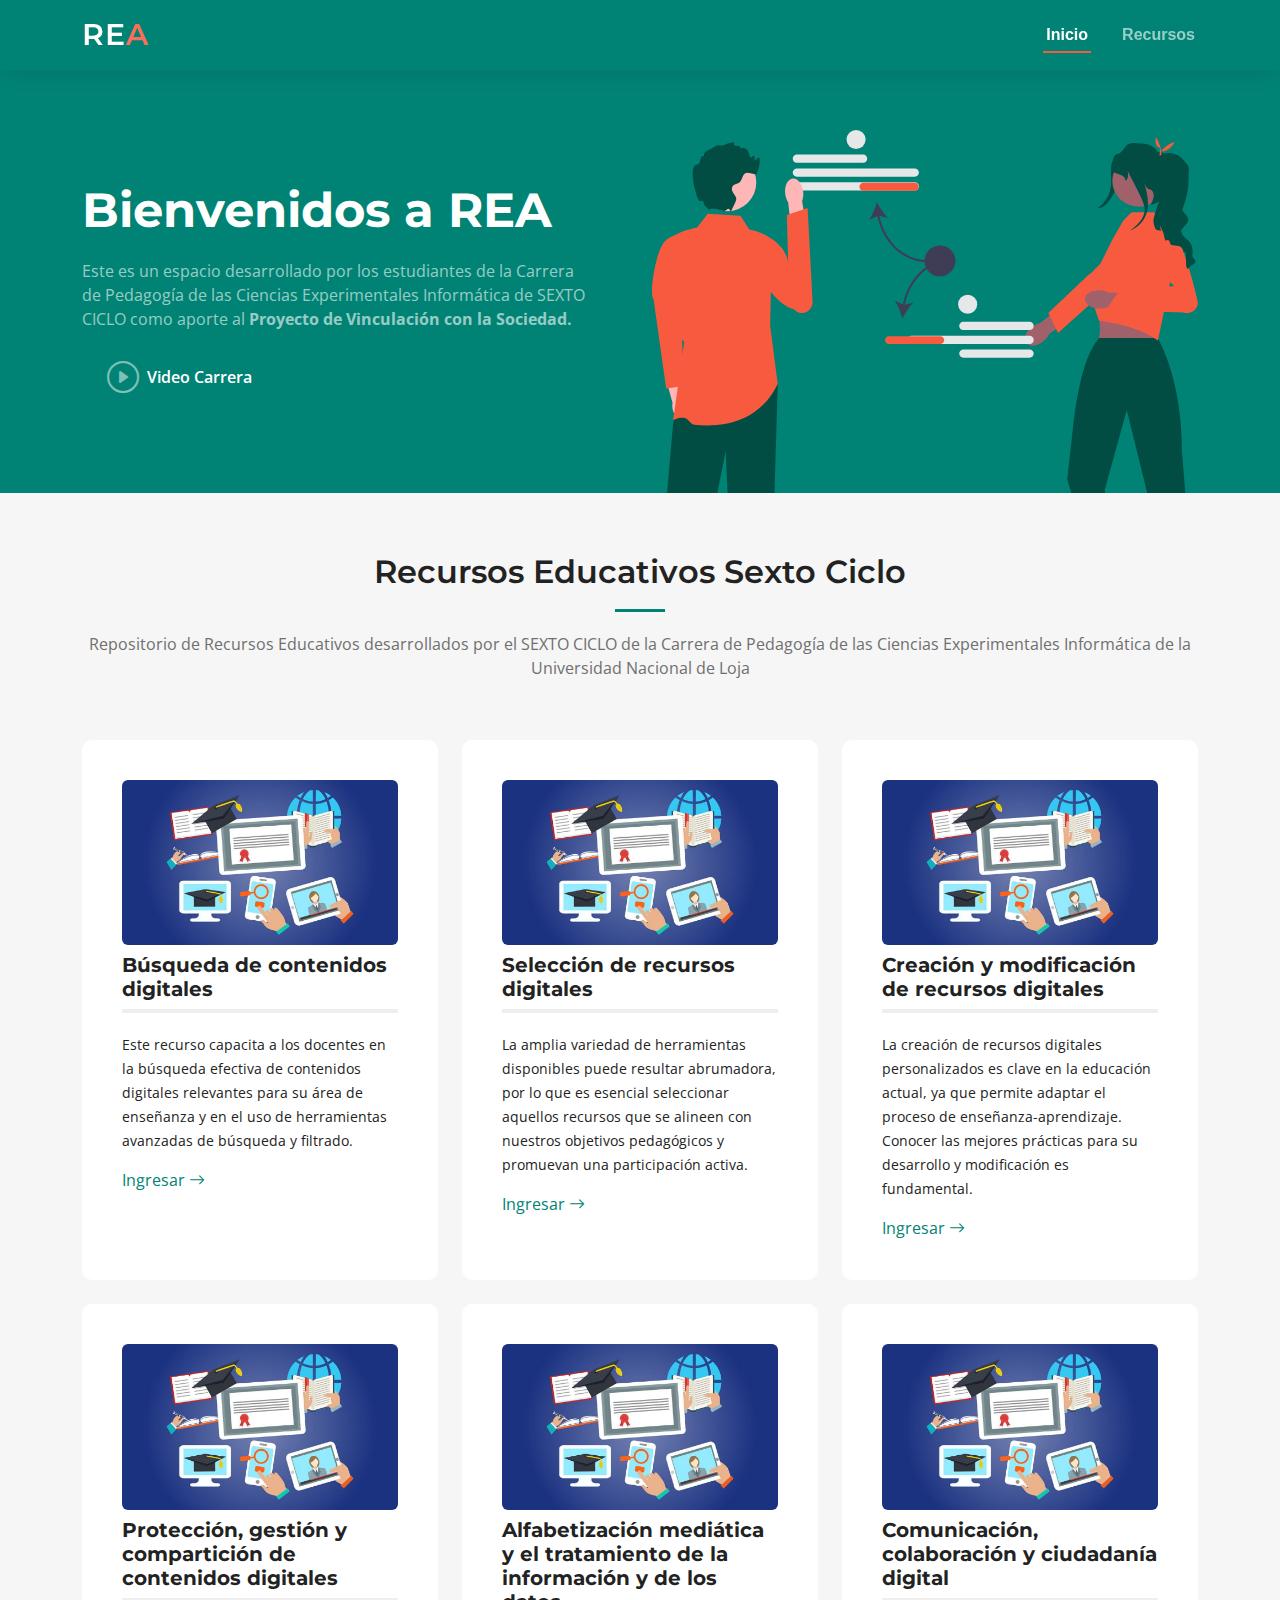
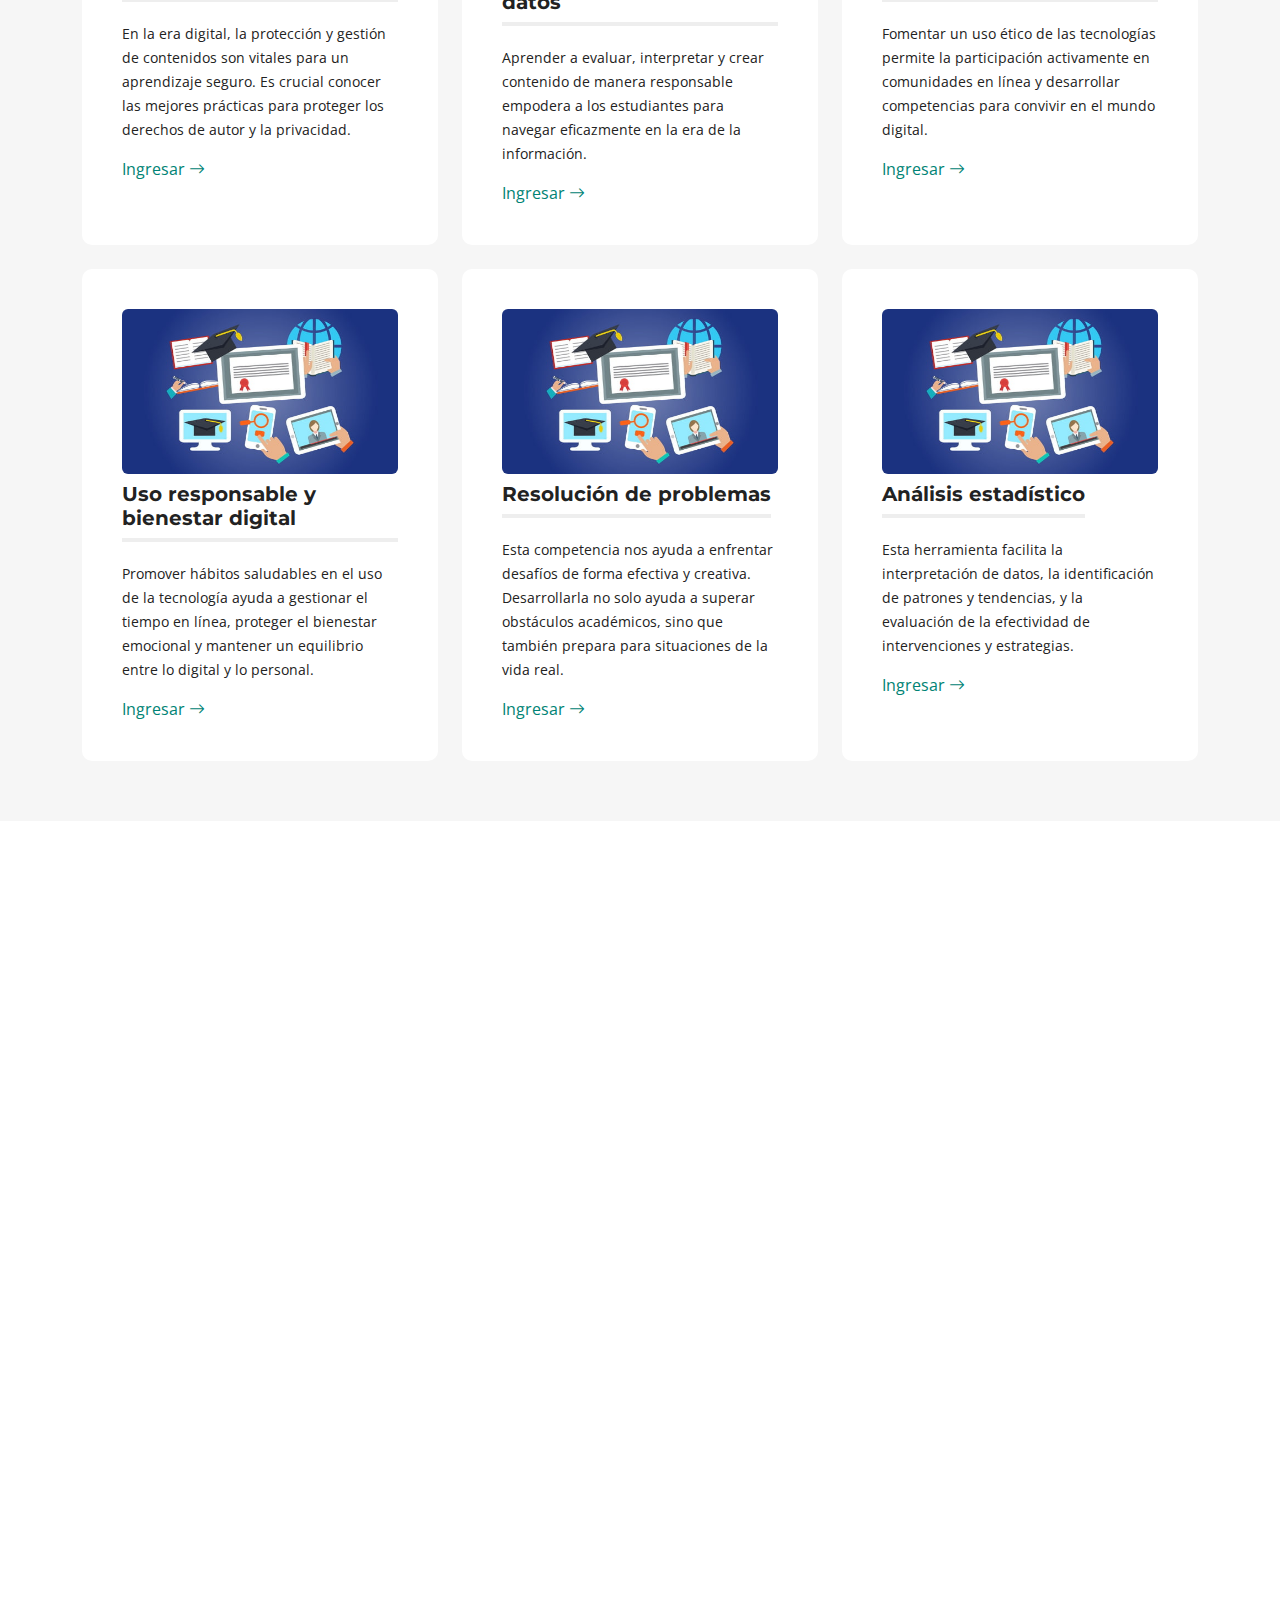
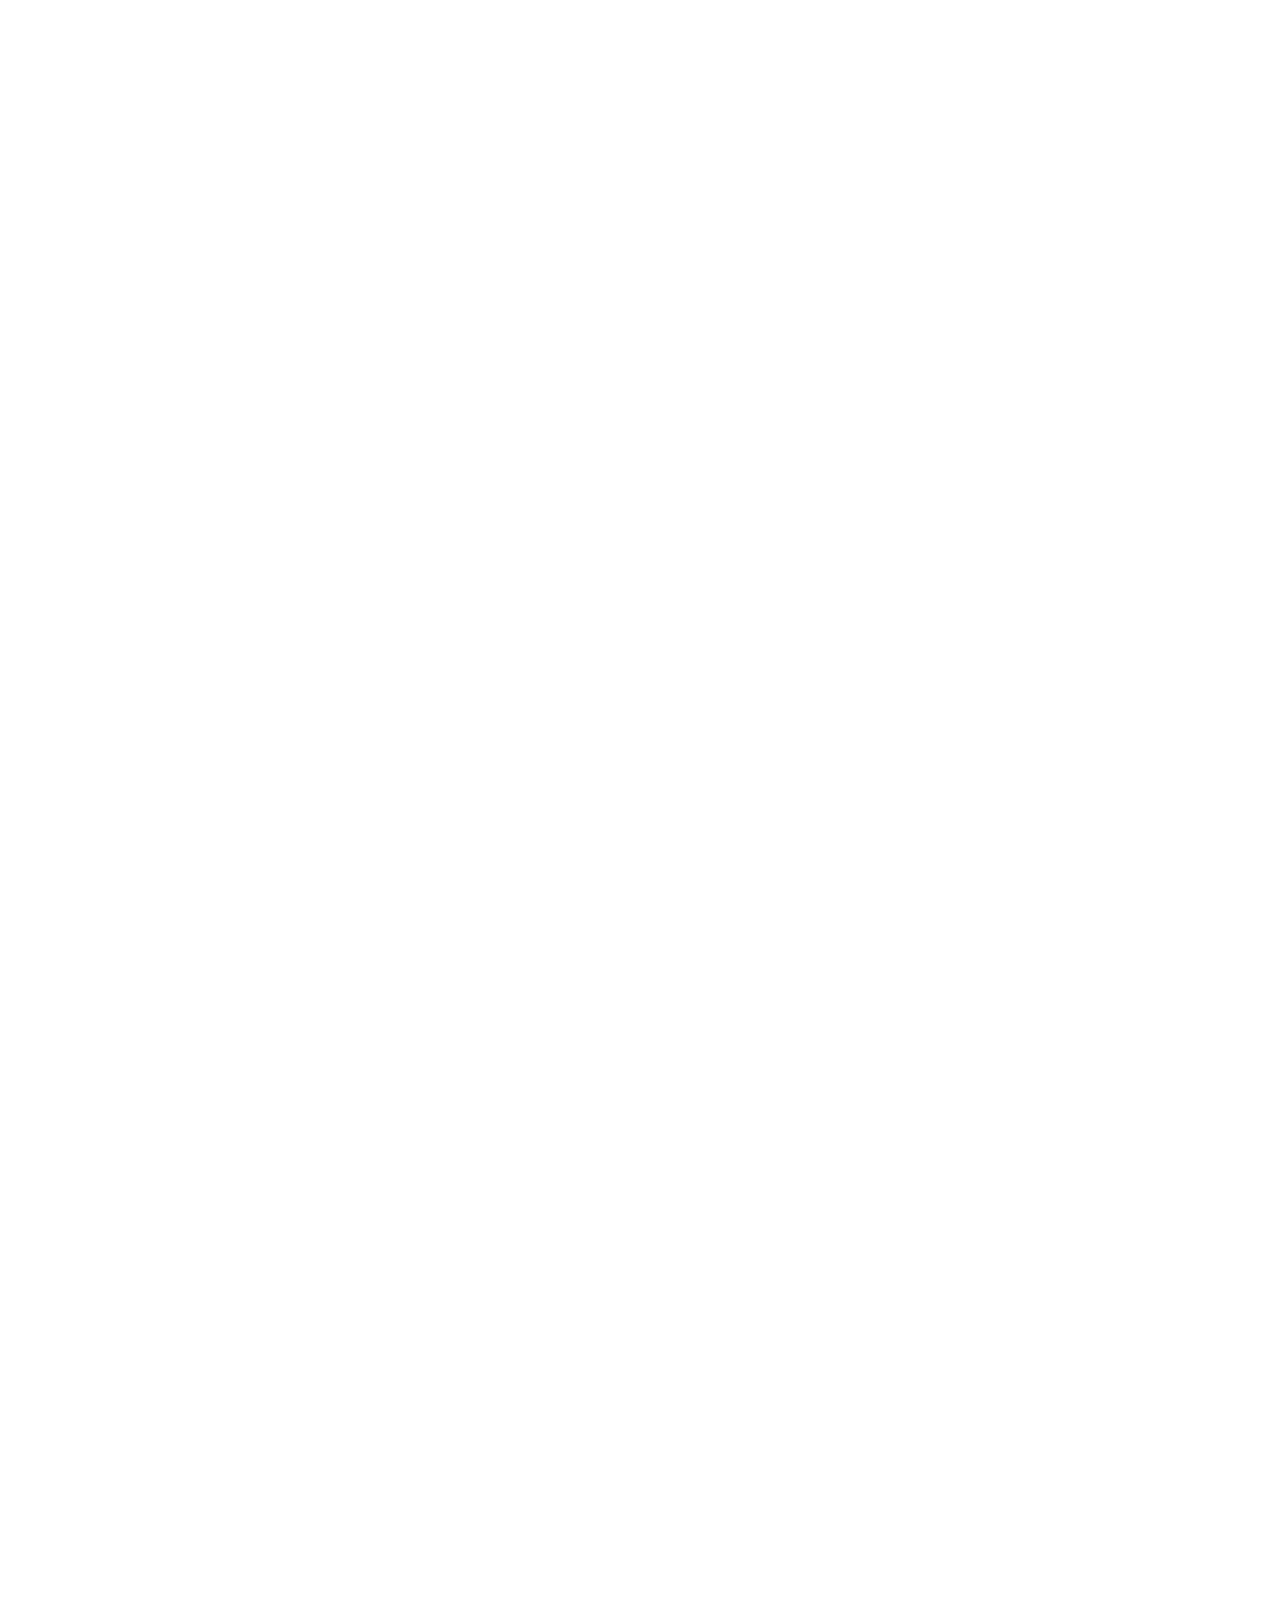
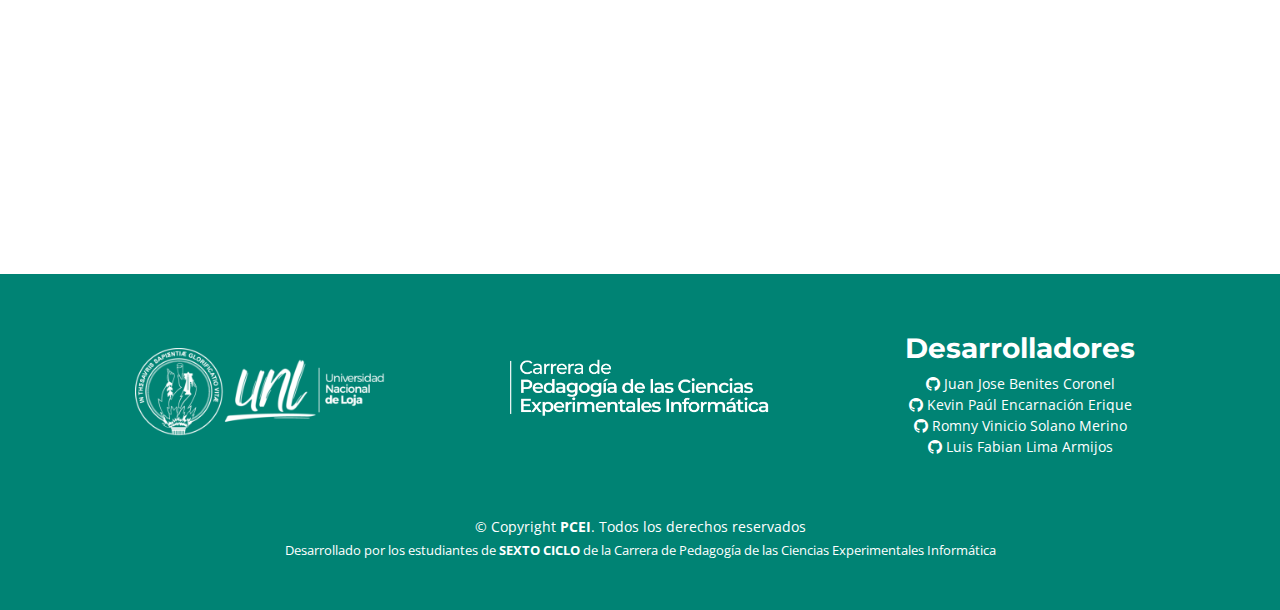
==== index.html @ c125c0cb "Update button submit - rea" ====
<!DOCTYPE html>
<html lang="es">

<head>
  <meta charset="utf-8">
  <meta content="width=device-width, initial-scale=1.0" name="viewport">

  <title>Recursos Educativos Abiertos</title>
  <meta content="" name="description">
  <meta content="" name="keywords">

  <!-- Favicons -->
  <link href="assets/img/favicon.png" rel="icon">
  <link href="assets/img/apple-touch-icon.png" rel="apple-touch-icon">

  <!-- Google Fonts -->
  <link rel="preconnect" href="https://fonts.googleapis.com">
  <link rel="preconnect" href="https://fonts.gstatic.com" crossorigin>
  <link href="https://fonts.googleapis.com/css2?family=Open+Sans:ital,wght@0,300;0,400;0,500;0,600;0,700;1,300;1,400;1,600;1,700&family=Montserrat:ital,wght@0,300;0,400;0,500;0,600;0,700;1,300;1,400;1,500;1,600;1,700&family=Raleway:ital,wght@0,300;0,400;0,500;0,600;0,700;1,300;1,400;1,500;1,600;1,700&display=swap" rel="stylesheet">

  <!-- Vendor CSS Files -->
  <link href="assets/vendor/bootstrap/css/bootstrap.min.css" rel="stylesheet">
  <link href="assets/vendor/bootstrap-icons/bootstrap-icons.css" rel="stylesheet">
  <link href="assets/vendor/aos/aos.css" rel="stylesheet">
  <link href="assets/vendor/glightbox/css/glightbox.min.css" rel="stylesheet">
  <link href="assets/vendor/swiper/swiper-bundle.min.css" rel="stylesheet">

  <!-- Template Main CSS File -->
  <link href="assets/css/main.css" rel="stylesheet">

  <!-- =======================================================
  * Nombre: REA
  * Actualización: 23 de Julio del 2024
  * Autor: Carrera de Pedagogía de las Ciencias Experimentales Informática
  * License: https://bootstrapmade.com/license/
  ======================================================== -->
</head>
<body>

  <!-- ======= Header ======= -->
  <header id="header" class="header d-flex align-items-center">

    <div class="container-fluid container-xl d-flex align-items-center justify-content-between">
      <a href="index.html" class="logo d-flex align-items-center">
        <!-- Uncomment the line below if you also wish to use an image logo -->
        <!-- <img src="assets/img/logo.png" alt=""> -->
        <h1>RE<span>A</span></h1>
      </a>
      <nav id="navbar" class="navbar">
        <ul>
          <li><a href="#hero">Inicio</a></li>
          <li><a href="#services">Recursos</a></li>
        </ul>
      </nav><!-- .navbar -->

      <i class="mobile-nav-toggle mobile-nav-show bi bi-list"></i>
      <i class="mobile-nav-toggle mobile-nav-hide d-none bi bi-x"></i>

    </div>
  </header><!-- End Header -->
  <!-- End Header -->

  <!-- ======= Hero Section ======= -->
  <section id="hero" class="hero min-vh-50">
    <div class="container position-relative">
      <div class="row gy-5" data-aos="fade-in">
        <div class="pe-5 col-lg-6 order-2 order-lg-2 d-flex flex-column justify-content-center text-center text-lg-start">
          <h2>Bienvenidos a <span>REA</span></h2>
          <p>Este es un espacio desarrollado por los estudiantes de la Carrera de Pedagogía de las Ciencias Experimentales Informática de SEXTO CICLO como aporte al <strong>Proyecto de Vinculación con la Sociedad.</strong></p>
          <div class="d-flex justify-content-center justify-content-lg-start mb-5">
            <a href="./video/VCPI.mp4" class="glightbox btn-watch-video d-flex align-items-center"><i class="bi bi-play-circle"></i><span>Video Carrera</span></a>
          </div>
        </div>
        <div class="col-lg-6 order-1 order-lg-2">
          <img src="assets/img/hero-img.svg" class="img-fluid" alt="" data-aos="zoom-out" data-aos-delay="100">
        </div>
      </div>
    </div>

  </section>
  <!-- End Hero Section -->

  <main id="main">
    <!-- ======= Our Services Section ======= -->
    <section id="services" class="services sections-bg">
      <div class="container" data-aos="">

        <div class="section-header">
          <h2>Recursos Educativos Sexto Ciclo</h2>
          <p>Repositorio de Recursos Educativos desarrollados por el SEXTO CICLO de la Carrera de Pedagogía de las Ciencias Experimentales Informática de la Universidad Nacional de Loja</p>
        </div>

        <div class="row gy-4" data-aos="fade-up" data-aos-delay="100">

          <div class="col-lg-4 col-md-6">
            <div class="service-item  position-relative">
              <img src="competenciasd.jpg" class="img-fluid rounded mb-2" alt="#">
              <h3 style="font-size: 20px;">Búsqueda de contenidos digitales</h3>
              <p>
                Este recurso capacita a los docentes en la búsqueda efectiva de contenidos digitales relevantes para su área de enseñanza y en el uso de herramientas avanzadas de búsqueda y filtrado.</p>
              <a href="./Recursos/recurso-r1/index.html" class="readmore stretched-link">Ingresar <i class="bi bi-arrow-right"></i></a>
            </div>
          </div><!-- End Service Item -->

          <div class="col-lg-4 col-md-6">
            <div class="service-item position-relative">
              <img src="competenciasd.jpg" class="img-fluid rounded mb-2" alt="#">
              <h3 style="font-size: 20px;">Selección de recursos digitales</h3>
              <p>La amplia variedad de herramientas disponibles puede resultar abrumadora, por lo que es esencial seleccionar aquellos recursos que se alineen con nuestros objetivos pedagógicos y promuevan una participación activa.</p>
              <a href="./Recursos/recurso-r2/index.html" class="readmore stretched-link">Ingresar <i class="bi bi-arrow-right"></i></a>
            </div>
          </div><!-- End Service Item -->

          <div class="col-lg-4 col-md-6">
            <div class="service-item position-relative">
              <img src="competenciasd.jpg" class="img-fluid rounded mb-2" alt="#">
              <h3 style="font-size: 20px;">Creación y modificación de recursos digitales</h3>
              <p>La creación de recursos digitales personalizados es clave en la educación actual, ya que permite adaptar el proceso de enseñanza-aprendizaje. Conocer las mejores prácticas para su desarrollo y modificación es fundamental.</p>
              <a href="./Recursos/recurso-r3/index.html" class="readmore stretched-link">Ingresar <i class="bi bi-arrow-right"></i></a>
            </div>
          </div><!-- End Service Item -->

          <div class="col-lg-4 col-md-6">
            <div class="service-item position-relative">
              <img src="competenciasd.jpg" class="img-fluid rounded mb-2" alt="#">
              <h3 style="font-size: 20px;">Protección, gestión y compartición de contenidos digitales</h3>
              <p>En la era digital, la protección y gestión de contenidos son vitales para un aprendizaje seguro. Es crucial conocer las mejores prácticas para proteger los derechos de autor y la privacidad.
              </p>
              <a href="./Recursos/recurso-r4/index.html" class="readmore stretched-link">Ingresar <i class="bi bi-arrow-right"></i></a>
            </div>
          </div><!-- End Service Item -->

          <div class="col-lg-4 col-md-6">
            <div class="service-item position-relative">
              <img src="competenciasd.jpg" class="img-fluid rounded mb-2" alt="#">
              <h3 style="font-size: 20px;">Alfabetización mediática y el tratamiento de la información y de los datos</h3>
              <p>Aprender a evaluar, interpretar y crear contenido de manera responsable empodera a los estudiantes para navegar eficazmente en la era de la información.</p>
              <a href="./Recursos/recurso-r5/index.html" class="readmore stretched-link">Ingresar <i class="bi bi-arrow-right"></i></a>
            </div>
          </div><!-- End Service Item -->

          <div class="col-lg-4 col-md-6">
            <div class="service-item position-relative">
              <img src="competenciasd.jpg" class="img-fluid rounded mb-2" alt="#">
              <h3 style="font-size: 20px;">Comunicación, colaboración y ciudadanía digital</h3>
              <p>Fomentar un uso ético de las tecnologías permite la participación activamente en comunidades en línea y desarrollar competencias para convivir en el mundo digital.</p>
              <a href="./Recursos/recurso-r6/index.html" class="readmore stretched-link">Ingresar <i class="bi bi-arrow-right"></i></a>
            </div>
          </div><!-- End Service Item -->

          <div class="col-lg-4 col-md-6">
            <div class="service-item position-relative">
              <img src="competenciasd.jpg" class="img-fluid rounded mb-2" alt="#">
              <h3 style="font-size: 20px;">Uso responsable y bienestar digital</h3>
              <p>Promover hábitos saludables en el uso de la tecnología ayuda a gestionar el tiempo en línea, proteger el bienestar emocional y mantener un equilibrio entre lo digital y lo personal.
              </p>
              <a href="./Recursos/recurso-r7/index.html" class="readmore stretched-link">Ingresar <i class="bi bi-arrow-right"></i></a>
            </div>
          </div><!-- End Service Item -->

          <div class="col-lg-4 col-md-6">
            <div class="service-item position-relative">
              <img src="competenciasd.jpg" class="img-fluid rounded mb-2" alt="#">
              <h3 style="font-size: 20px;">Resolución de problemas</h3>
              <p>Esta competencia nos ayuda a enfrentar desafíos de forma efectiva y creativa. Desarrollarla no solo ayuda a superar obstáculos académicos, sino que también prepara para situaciones de la vida real.</p>
              <a href="./Recursos/recurso-r8/index.html" class="readmore stretched-link">Ingresar <i class="bi bi-arrow-right"></i></a>
            </div>
          </div><!-- End Service Item -->

          <div class="col-lg-4 col-md-6">
            <div class="service-item position-relative">
              <img src="competenciasd.jpg" class="img-fluid rounded mb-2" alt="#">
              <h3 style="font-size: 20px;">Análisis estadístico</h3>
              <p>Esta herramienta facilita la interpretación de datos, la identificación de patrones y tendencias, y la evaluación de la efectividad de intervenciones y estrategias.</p>
              <a href="./Recursos/recurso-r9/index.html" class="readmore stretched-link">Ingresar <i class="bi bi-arrow-right"></i></a>
            </div>
          </div><!-- End Service Item -->

        </div>

      </div>
    </section><!-- End Our Services Section -->


    <!-- ======= Our Team Section ======= -->
    <section id="team" class="team">
      <div class="container" data-aos="fade-up">

        <div class="section-header">
          <h2>Equipo de desarrollo</h2>
          <p>Descubre al equipo de desarrollo detrás de los recursos presentados. Aquí encontrarás las fotografías de los docentes y estudiantes involucrados, junto con sus respectivas redes sociales.</p>
        </div>

        <div class="row">
          <!-- 1 -->
          <!-- elemento -->
          <div class="col-lg-3 col-md-6 col-sm-6">
            <div class="card mb-4 box-shadow">
              <img class="card-img-top" data-src="" alt="Thumbnail" style="height: 225px; width: 100%; display: block;" src="./assets/img/team/Maldonado Marlon.jpeg" data-holder-rendered="true">
              <div class="card-body text-center" style="height: 140px;">
                <p class="mb-0" style="font-size: 14.5px;">Lic. Marlon Alexander Maldonado González, Mg. Sc</p>
                <p class="text-muted mb-1"><i>Docente</i></p>
                <div class="d-flex justify-content-center align-items-center">
                  <div class="btn-group">
                    <div class="social">
                      <a class="copy-button" role="button" onclick="copyEmail('marlon.maldonado@unl.edu.ec')">
                        <i class="bi bi-envelope-at-fill fs-5"></i>
                      </a>
                    </div>
                  </div>
                </div>
              </div>
            </div>
          </div>
          <!-- elemento -->
          <!-- elemento -->
          <div class="col-lg-3 col-md-6 col-sm-6">
            <div class="card mb-4 box-shadow">
              <img class="card-img-top" data-src="" alt="Thumbnail" style="height: 225px; width: 100%; display: block;" src="./assets/img/team/Fanny_Suñiga.jpeg" data-holder-rendered="true">
              <div class="card-body text-center" style="height: 140px;">
                <p class="mb-0" style="font-size: 14.5px;">Ing. Fanny Soraya Zuñiga Tinizaray, Mg. Sc.</p>
                <p class="text-muted mb-1"><i>Docente</i></p>
                <div class="d-flex justify-content-center align-items-center">
                  <div class="btn-group">
                    <div class="social">
                      <a class="copy-button" role="button" onclick="copyEmail('marlon.maldonado@unl.edu.ec')">
                        <i class="bi bi-envelope-at-fill fs-5"></i>
                      </a>
                    </div>
                  </div>
                </div>
              </div>
            </div>
          </div>
          <!-- elemento -->
          <!-- elemento -->
          <div class="col-lg-3 col-md-6 col-sm-6">
            <div class="card mb-4 box-shadow">
              <img class="card-img-top" data-src="" alt="Thumbnail" style="height: 225px; width: 100%; display: block;" src="./assets/img/team/Luis_Armijos.jpg" data-holder-rendered="true">
              <div class="card-body text-center" style="height: 140px;">
                <p class="mb-0" style="font-size: 14.5px;">Luis David Armijos Morocho</p>
                <p class="text-muted mb-1"><i>Estudiante</i></p>
                <div class="d-flex justify-content-center align-items-center">
                  <div class="btn-group">
                    <div class="social">
                      <a class="copy-button" role="button" onclick="copyEmail('luis.d.armijos@unl.edu.ec')">
                        <i class="bi bi-envelope-at-fill fs-5"></i>
                      </a>
                    </div>
                  </div>
                </div>
              </div>
            </div>
          </div>
          <!-- elemento -->

<!-- elemento -->
<div class="col-lg-3 col-md-6 col-sm-6">
  <div class="card mb-4 box-shadow">
    <img class="card-img-top" data-src="" alt="Thumbnail" style="height: 225px; width: 100%; display: block;" src="./assets/img/team/Yeli_Becerra.jpg" data-holder-rendered="true">
    <div class="card-body text-center" style="height: 140px;">
      <p class="mb-0" style="font-size: 14.5px;">Yeli Lisbeth Becerra Abrigo</p>
      <p class="text-muted mb-1"><i>Estudiante</i></p>
      <div class="d-flex justify-content-center align-items-center">
        <div class="btn-group">
          <div class="social">
            <a class="copy-button" role="button" onclick="copyEmail('yeli.becerra@unl.edu.ec')">
              <i class="bi bi-envelope-at-fill fs-5"></i>
            </a>
          </div>
        </div>
      </div>
    </div>
  </div>
</div>
<!-- elemento -->
<!-- elemento -->
<div class="col-lg-3 col-md-6 col-sm-6">
  <div class="card mb-4 box-shadow">
    <img class="card-img-top" data-src="" alt="Thumbnail" style="height: 225px; width: 100%; display: block;" src="./assets/img/team/Juan_Benites.jpg" data-holder-rendered="true">
    <div class="card-body text-center" style="height: 140px;">
      <p class="mb-0" style="font-size: 14.5px;">Juan Jose Benites Coronel</p>
      <p class="text-muted mb-1"><i>Estudiante</i></p>
      <div class="d-flex justify-content-center align-items-center">
        <div class="btn-group">
          <div class="social">
            <a class="copy-button" role="button" onclick="copyEmail('juan.benites@unl.edu.ec')">
              <i class="bi bi-envelope-at-fill fs-5"></i>
            </a>
          </div>
        </div>
      </div>
    </div>
  </div>
</div>
<!-- elemento -->
 <!-- elemento -->
<div class="col-lg-3 col-md-6 col-sm-6">
  <div class="card mb-4 box-shadow">
    <img class="card-img-top" data-src="" alt="Thumbnail" style="height: 225px; width: 100%; display: block;" src="./assets/img/team/Melani_Benitez.jpg" data-holder-rendered="true">
    <div class="card-body text-center" style="height: 140px;">
      <p class="mb-0" style="font-size: 14.5px;">Melany Paulteh Benitez Zhingre</p>
      <p class="text-muted mb-1"><i>Estudiante</i></p>
      <div class="d-flex justify-content-center align-items-center">
        <div class="btn-group">
          <div class="social">
            <a class="copy-button" role="button" onclick="copyEmail('melany.benitez@unl.edu.ec')">
              <i class="bi bi-envelope-at-fill fs-5"></i>
            </a>
          </div>
        </div>
      </div>
    </div>
  </div>
</div>
<!-- elemento -->
<!-- elemento -->
<div class="col-lg-3 col-md-6 col-sm-6">
  <div class="card mb-4 box-shadow">
    <img class="card-img-top" data-src="" alt="Thumbnail" style="height: 225px; width: 100%; display: block;" src="./assets/img/team/Edisson_Cueva.jpeg" data-holder-rendered="true">
    <div class="card-body text-center" style="height: 140px;">
      <p class="mb-0" style="font-size: 14.5px;">Edisson Manuel Cueva Romero</p>
      <p class="text-muted mb-1"><i>Estudiante</i></p>
      <div class="d-flex justify-content-center align-items-center">
        <div class="btn-group">
          <div class="social">
            <a class="copy-button" role="button" onclick="copyEmail('edisson.cueva@unl.edu.ec')">
              <i class="bi bi-envelope-at-fill fs-5"></i>
            </a>
          </div>
        </div>
      </div>
    </div>
  </div>
</div>
<!-- elemento -->
<!-- elemento -->
<div class="col-lg-3 col-md-6 col-sm-6">
  <div class="card mb-4 box-shadow">
    <img class="card-img-top" data-src="" alt="Thumbnail" style="height: 225px; width: 100%; display: block;" src="./assets/img/team/Jorge_Duarte.jpg" data-holder-rendered="true">
    <div class="card-body text-center" style="height: 140px;">
      <p class="mb-0" style="font-size: 14.5px;">Jorge Paúl Duarte Merchán</p>
      <p class="text-muted mb-1"><i>Estudiante</i></p>
      <div class="d-flex justify-content-center align-items-center">
        <div class="btn-group">
          <div class="social">
            <a class="copy-button" role="button" onclick="copyEmail('jorge.duarte@unl.edu.ec')">
              <i class="bi bi-envelope-at-fill fs-5"></i>
            </a>
          </div>
        </div>
      </div>
    </div>
  </div>
</div>
<!-- elemento -->
 <!-- elemento -->
<div class="col-lg-3 col-md-6 col-sm-6">
  <div class="card mb-4 box-shadow">
    <img class="card-img-top" data-src="" alt="Thumbnail" style="height: 225px; width: 100%; display: block;" src="./assets/img/team/Kevin_Encarnacion.jpg" data-holder-rendered="true">
    <div class="card-body text-center" style="height: 140px;">
      <p class="mb-0" style="font-size: 14.5px;">Kevin Paúl Encarnación Erique</p>
      <p class="text-muted mb-1"><i>Estudiante</i></p>
      <div class="d-flex justify-content-center align-items-center">
        <div class="btn-group">
          <div class="social">
            <a class="copy-button" role="button" onclick="copyEmail('kevin.encarnacion@unl.edu.ec')">
              <i class="bi bi-envelope-at-fill fs-5"></i>
            </a>
          </div>
        </div>
      </div>
    </div>
  </div>
</div>
<!-- elemento -->
 <!-- elemento -->
<div class="col-lg-3 col-md-6 col-sm-6">
  <div class="card mb-4 box-shadow">
    <img class="card-img-top" data-src="" alt="Thumbnail" style="height: 225px; width: 100%; display: block;" src="./assets/img/team/Cristian_Guachizaca.jpg" data-holder-rendered="true">
    <div class="card-body text-center" style="height: 140px;">
      <p class="mb-0" style="font-size: 14.5px;">Cristhian Alexander Guachizaca Galvez</p>
      <p class="text-muted mb-1"><i>Estudiante</i></p>
      <div class="d-flex justify-content-center align-items-center">
        <div class="btn-group">
          <div class="social">
            <a class="copy-button" role="button" onclick="copyEmail('cristhian.guachizaca@unl.edu.ec')">
              <i class="bi bi-envelope-at-fill fs-5"></i>
            </a>
          </div>
        </div>
      </div>
    </div>
  </div>
</div>
<!-- elemento -->
<!-- elemento -->
<div class="col-lg-3 col-md-6 col-sm-6">
  <div class="card mb-4 box-shadow">
    <img class="card-img-top" data-src="" alt="Thumbnail" style="height: 225px; width: 100%; display: block;" src="./assets/img/team/JhustiN_Guaman.jpg" data-holder-rendered="true">
    <div class="card-body text-center" style="height: 140px;">
      <p class="mb-0" style="font-size: 14.5px;">Jhustin Josue Guamán Díaz</p>
      <p class="text-muted mb-1"><i>Estudiante</i></p>
      <div class="d-flex justify-content-center align-items-center">
        <div class="btn-group">
          <div class="social">
            <a class="copy-button" role="button" onclick="copyEmail('jhustin.guaman@unl.edu.ec')">
              <i class="bi bi-envelope-at-fill fs-5"></i>
            </a>
          </div>
        </div>
      </div>
    </div>
  </div>
</div>
<!-- elemento -->
<!-- elemento -->
<div class="col-lg-3 col-md-6 col-sm-6">
  <div class="card mb-4 box-shadow">
    <img class="card-img-top" data-src="" alt="Thumbnail" style="height: 225px; width: 100%; display: block;" src="./assets/img/team/Ariel_Infante.jpg" data-holder-rendered="true">
    <div class="card-body text-center" style="height: 140px;">
      <p class="mb-0" style="font-size: 14.5px;">Ariel José Infante Jumbo</p>
      <p class="text-muted mb-1"><i>Estudiante</i></p>
      <div class="d-flex justify-content-center align-items-center">
        <div class="btn-group">
          <div class="social">
            <a class="copy-button" role="button" onclick="copyEmail('ariel.infante@unl.edu.ec')">
              <i class="bi bi-envelope-at-fill fs-5"></i>
            </a>
          </div>
        </div>
      </div>
    </div>
  </div>
</div>
<!-- elemento -->
<!-- elemento -->
<div class="col-lg-3 col-md-6 col-sm-6">
  <div class="card mb-4 box-shadow">
    <img class="card-img-top" data-src="" alt="Thumbnail" style="height: 225px; width: 100%; display: block;" src="./assets/img/team/David_Jimenez.jpg" data-holder-rendered="true">
    <div class="card-body text-center" style="height: 140px;">
      <p class="mb-0" style="font-size: 14.5px;">David Alejandro Jiménez Jiménez</p>
      <p class="text-muted mb-1"><i>Estudiante</i></p>
      <div class="d-flex justify-content-center align-items-center">
        <div class="btn-group">
          <div class="social">
            <a class="copy-button" role="button" onclick="copyEmail('david.a.jimenez@unl.edu.ec')">
              <i class="bi bi-envelope-at-fill fs-5"></i>
            </a>
          </div>
        </div>
      </div>
    </div>
  </div>
</div>
<!-- elemento -->
<!-- elemento -->
<div class="col-lg-3 col-md-6 col-sm-6">
  <div class="card mb-4 box-shadow">
    <img class="card-img-top" data-src="" alt="Thumbnail" style="height: 225px; width: 100%; display: block;" src="./assets/img/team/Luis_Lima.jpg" data-holder-rendered="true">
    <div class="card-body text-center" style="height: 140px;">
      <p class="mb-0" style="font-size: 14.5px;">Luis Fabián Lima Armijos</p>
      <p class="text-muted mb-1"><i>Estudiante</i></p>
      <div class="d-flex justify-content-center align-items-center">
        <div class="btn-group">
          <div class="social">
            <a class="copy-button" role="button" onclick="copyEmail('luis.f.lima@unl.edu.ec')">
              <i class="bi bi-envelope-at-fill fs-5"></i>
            </a>
          </div>
        </div>
      </div>
    </div>
  </div>
</div>
<!-- elemento -->
<!-- elemento -->
<div class="col-lg-3 col-md-6 col-sm-6">
  <div class="card mb-4 box-shadow">
    <img class="card-img-top" data-src="" alt="Thumbnail" style="height: 225px; width: 100%; display: block;" src="./assets/img/team/Lilia_Luzuriaga.jpg" data-holder-rendered="true">
    <div class="card-body text-center" style="height: 140px;">
      <p class="mb-0" style="font-size: 14.5px;">Lilia Jhorleny Luzuriaga Merino</p> 
      <p class="text-muted mb-1"><i>Estudiante</i></p>
      <div class="d-flex justify-content-center align-items-center">
        <div class="btn-group">
          <div class="social">
            <a class="copy-button" role="button" onclick="copyEmail('lilia.luzuriaga@unl.edu.ec')">
              <i class="bi bi-envelope-at-fill fs-5"></i>
            </a>
          </div>
        </div>
      </div>
    </div>
  </div>
</div>
<!-- elemento -->
 <!-- elemento -->
<div class="col-lg-3 col-md-6 col-sm-6">
  <div class="card mb-4 box-shadow">
    <img class="card-img-top" data-src="" alt="Thumbnail" style="height: 225px; width: 100%; display: block;" src="./assets/img/team/Kevin_Morocho.jpg" data-holder-rendered="true">
    <div class="card-body text-center" style="height: 140px;">
      <p class="mb-0" style="font-size: 14.5px;">Kevin Alejandro Morocho Morocho</p>
      <p class="text-muted mb-1"><i>Estudiante</i></p>
      <div class="d-flex justify-content-center align-items-center">
        <div class="btn-group">
          <div class="social">
            <a class="copy-button" role="button" onclick="copyEmail('kevin.a.morocho.m@unl.edu.ec')">
              <i class="bi bi-envelope-at-fill fs-5"></i>
            </a>
          </div>
        </div>
      </div>
    </div>
  </div>
</div>
<!-- elemento -->
<!-- elemento -->
<div class="col-lg-3 col-md-6 col-sm-6">
  <div class="card mb-4 box-shadow">
    <img class="card-img-top" data-src="" alt="Thumbnail" style="height: 225px; width: 100%; display: block;" src="./assets/img/team/Roger_Paz.jpg" data-holder-rendered="true">
    <div class="card-body text-center" style="height: 140px;">
      <p class="mb-0" style="font-size: 14.5px;">Roger Armango Paz Fernandez</p>
      <p class="text-muted mb-1"><i>Estudiante</i></p>
      <div class="d-flex justify-content-center align-items-center">
        <div class="btn-group">
          <div class="social">
            <a class="copy-button" role="button" onclick="copyEmail('roger.paz@unl.edu.ec')">
              <i class="bi bi-envelope-at-fill fs-5"></i>
            </a>
          </div>
        </div>
      </div>
    </div>
  </div>
</div>
<!-- elemento -->
<!-- elemento -->
<div class="col-lg-3 col-md-6 col-sm-6">
  <div class="card mb-4 box-shadow">
    <img class="card-img-top" data-src="" alt="Thumbnail" style="height: 225px; width: 100%; display: block;" src="./assets/img/team/Maricela_Paz.jpg" data-holder-rendered="true">
    <div class="card-body text-center" style="height: 140px;">
      <p class="mb-0" style="font-size: 14.5px;">Maricela Abigail Paz Ruiz</p>
      <p class="text-muted mb-1"><i>Estudiante</i></p>
      <div class="d-flex justify-content-center align-items-center">
        <div class="btn-group">
          <div class="social">
            <a class="copy-button" role="button" onclick="copyEmail('maricela.paz@unl.edu.ec')">
              <i class="bi bi-envelope-at-fill fs-5"></i>
            </a>
          </div>
        </div>
      </div>
    </div>
  </div>
</div>
<!-- elemento -->
<!-- elemento -->
<div class="col-lg-3 col-md-6 col-sm-6">
  <div class="card mb-4 box-shadow">
    <img class="card-img-top" data-src="" alt="Thumbnail" style="height: 225px; width: 100%; display: block;" src="./assets/img/team/Leonardo_Sinche.jpg" data-holder-rendered="true">
    <div class="card-body text-center" style="height: 140px;">
      <p class="mb-0" style="font-size: 14.5px;">Leonardo José Sinche Delgado</p>
      <p class="text-muted mb-1"><i>Estudiante</i></p>
      <div class="d-flex justify-content-center align-items-center">
        <div class="btn-group">
          <div class="social">
            <a class="copy-button" role="button" onclick="copyEmail('leonardo.sinche@unl.edu.ec')">
              <i class="bi bi-envelope-at-fill fs-5"></i>
            </a>
          </div>
        </div>
      </div>
    </div>
  </div>
</div>
<!-- elemento -->
<!-- elemento -->
<div class="col-lg-3 col-md-6 col-sm-6">
  <div class="card mb-4 box-shadow">
    <img class="card-img-top" data-src="" alt="Thumbnail" style="height: 225px; width: 100%; display: block;" src="./assets/img/team/Romny_Solano.png" data-holder-rendered="true">
    <div class="card-body text-center" style="height: 140px;">
      <p class="mb-0" style="font-size: 14.5px;">Romny Vinicio Solano Merino</p>
      <p class="text-muted mb-1"><i>Estudiante</i></p>
      <div class="d-flex justify-content-center align-items-center">
        <div class="btn-group">
          <div class="social">
            <a class="copy-button" role="button" onclick="copyEmail('romny.solano@unl.edu.ec')">
              <i class="bi bi-envelope-at-fill fs-5"></i>
            </a>
          </div>
        </div>
      </div>
    </div>
  </div>
</div>
<!-- elemento -->
<!-- elemento -->
<div class="col-lg-3 col-md-6 col-sm-6">
  <div class="card mb-4 box-shadow">
    <img class="card-img-top" data-src="" alt="Thumbnail" style="height: 225px; width: 100%; display: block;" src="./assets/img/team/Greis_Soto.jpg" data-holder-rendered="true">
    <div class="card-body text-center" style="height: 140px;">
      <p class="mb-0" style="font-size: 14.5px;">Grace Stefania Soto Cango</p>
      <p class="text-muted mb-1"><i>Estudiante</i></p>
      <div class="d-flex justify-content-center align-items-center">
        <div class="btn-group">
          <div class="social">
            <a class="copy-button" role="button" onclick="copyEmail('grace.soto@unl.edu.ec')">
              <i class="bi bi-envelope-at-fill fs-5"></i>
            </a>
          </div>
        </div>
      </div>
    </div>
  </div>
</div>
<!-- elemento -->
<!-- elemento -->
<div class="col-lg-3 col-md-6 col-sm-6">
  <div class="card mb-4 box-shadow">
    <img class="card-img-top" data-src="" alt="Thumbnail" style="height: 225px; width: 100%; display: block;" src="./assets/img/team/Luis_Torres.jpg" data-holder-rendered="true">
    <div class="card-body text-center" style="height: 140px;">
      <p class="mb-0" style="font-size: 14.5px;">Luis Hernan Torres Malacatus</p>
      <p class="text-muted mb-1"><i>Estudiante</i></p>
      <div class="d-flex justify-content-center align-items-center">
        <div class="btn-group">
          <div class="social">
            <a class="copy-button" role="button" onclick="copyEmail('luis.h.torres@unl.edu.ec')">
              <i class="bi bi-envelope-at-fill fs-5"></i>
            </a>
          </div>
        </div>
      </div>
    </div>
  </div>
</div>
<!-- elemento -->
<!-- elemento -->
<div class="col-lg-3 col-md-6 col-sm-6">
  <div class="card mb-4 box-shadow">
    <img class="card-img-top" data-src="" alt="Thumbnail" style="height: 225px; width: 100%; display: block;" src="./assets/img/team/Darling_Torres.jpg" data-holder-rendered="true">
    <div class="card-body text-center" style="height: 140px;">
      <p class="mb-0" style="font-size: 14.5px;">Darling Ariel Torres Sánchez</p>
      <p class="text-muted mb-1"><i>Estudiante</i></p>
      <div class="d-flex justify-content-center align-items-center">
        <div class="btn-group">
          <div class="social">
            <a class="copy-button" role="button" onclick="copyEmail('darling.torres@unl.edu.ec')">
              <i class="bi bi-envelope-at-fill fs-5"></i>
            </a>
          </div>
        </div>
      </div>
    </div>
  </div>
</div>
<!-- elemento -->
<!-- elemento -->
<div class="col-lg-3 col-md-6 col-sm-6">
  <div class="card mb-4 box-shadow">
    <img class="card-img-top" data-src="" alt="Thumbnail" style="height: 225px; width: 100%; display: block;" src="./assets/img/team/Angy_Varga.jpg" data-holder-rendered="true">
    <div class="card-body text-center" style="height: 140px;">
      <p class="mb-0" style="font-size: 14.5px;">Angy Nicole Vargas Cueva</p>
      <p class="text-muted mb-1"><i>Estudiante</i></p>
      <div class="d-flex justify-content-center align-items-center">
        <div class="btn-group">
          <div class="social">
            <a class="copy-button" role="button" onclick="copyEmail('angy.vargas@unl.edu.ec')">
              <i class="bi bi-envelope-at-fill fs-5"></i>
            </a>
          </div>
        </div>
      </div>
    </div>
  </div>
</div>
<!-- elemento -->



            <!--  -->
        </div>

      </div>
    </section><!-- End Our Team Section -->


  <!-- ======= Footer ======= -->
<!-- footer 2 -->
<footer id="footer" class="footer">
  <div class="container">
      <div class="row py-4 text-center">
          <div class="col-lg-4 col-md-4  col-sm-6 mb-4 footer-info text-center">
              <img src="./assets/img/logo_unl2.png" class="img-fluid rounded mb-2" alt="Logo UNL" width="70%">
          </div>
          <div class="col-lg-4 col-md-4 col-sm-6 mb-4 footer-info text-center">
              <img src="./assets/img/logo_pcei.png" class="img-fluid rounded mb-2" alt="Carrera pedagogía de las Ciencias Experimentales" width="80%">
          </div>
          <div class="col-lg-4 col-md-4  col-sm-12 footer-info text-center">
            <h3 class="logo align-items-center text-center"><strong>Desarrolladores</strong></h3>
              <a href="https://github.com/JnBenites" class="github" target="_blank"><i class="bi bi-github" style="color: #fff;"></i></a>
              Juan Jose Benites Coronel
              <br>
              <a href="https://github.com/Sukeedori" class="github" target="_blank"><i class="bi bi-github" style="color: #fff;"></i></a>
              Kevin Paúl Encarnación Erique
              <br>
              <a href="https://github.com/romnyrvsm" class="github" target="_blank"><i class="bi bi-github" style="color: #fff;"></i></a>
              Romny Vinicio Solano Merino
              <br>
              <a href="https://github.com/chulo-dos" class="github" target="_blank"><i class="bi bi-github" style="color: #fff;"></i></a>
              Luis Fabian Lima Armijos
              <br>
          </div>
          </div>
      </div>
  </div>

    <div class="container mt-4">
      <div class="copyright">
        &copy; Copyright <strong><span>PCEI</span></strong>. Todos los derechos reservados
      </div>
      <div class="credits">
        <!-- All the links in the footer should remain intact. -->
        <!-- You can delete the links only if you purchased the pro version. -->
        <!-- Licensing information: https://bootstrapmade.com/license/ -->
        <!-- Purchase the pro version with working PHP/AJAX contact form: https://bootstrapmade.com/impact-bootstrap-business-website-template/ -->
        Desarrollado por los estudiantes de <strong>SEXTO CICLO</strong> de la<a href="https://www.unl.edu.ec/oferta_academica/facultad-de-la-educacion-el-arte-y-la-comunicacion/pedagogia-de-las-ciencias-2"> Carrera de Pedagogía de las Ciencias Experimentales Informática</a>
      </div>
    </div>

  </footer><!-- End Footer -->
  <!-- End Footer -->

  <a href="#" class="scroll-top d-flex align-items-center justify-content-center"><i class="bi bi-arrow-up-short"></i></a>

  <div id="preloader"></div>

  <!-- Vendor JS Files -->
  <script src="assets/vendor/bootstrap/js/bootstrap.bundle.min.js"></script>
  <script src="assets/vendor/aos/aos.js"></script>
  <script src="assets/vendor/glightbox/js/glightbox.min.js"></script>
  <script src="assets/vendor/purecounter/purecounter_vanilla.js"></script>
  <script src="assets/vendor/swiper/swiper-bundle.min.js"></script>
  <script src="assets/vendor/isotope-layout/isotope.pkgd.min.js"></script>
  <script src="assets/vendor/php-email-form/validate.js"></script>

  <!--Script E-mail-->
  <script>
    function copyEmail(email) {
        navigator.clipboard.writeText(email);
    }
  </script>

  <!-- Template Main JS File -->
  <script src="assets/js/main.js"></script>

</body>
</html>
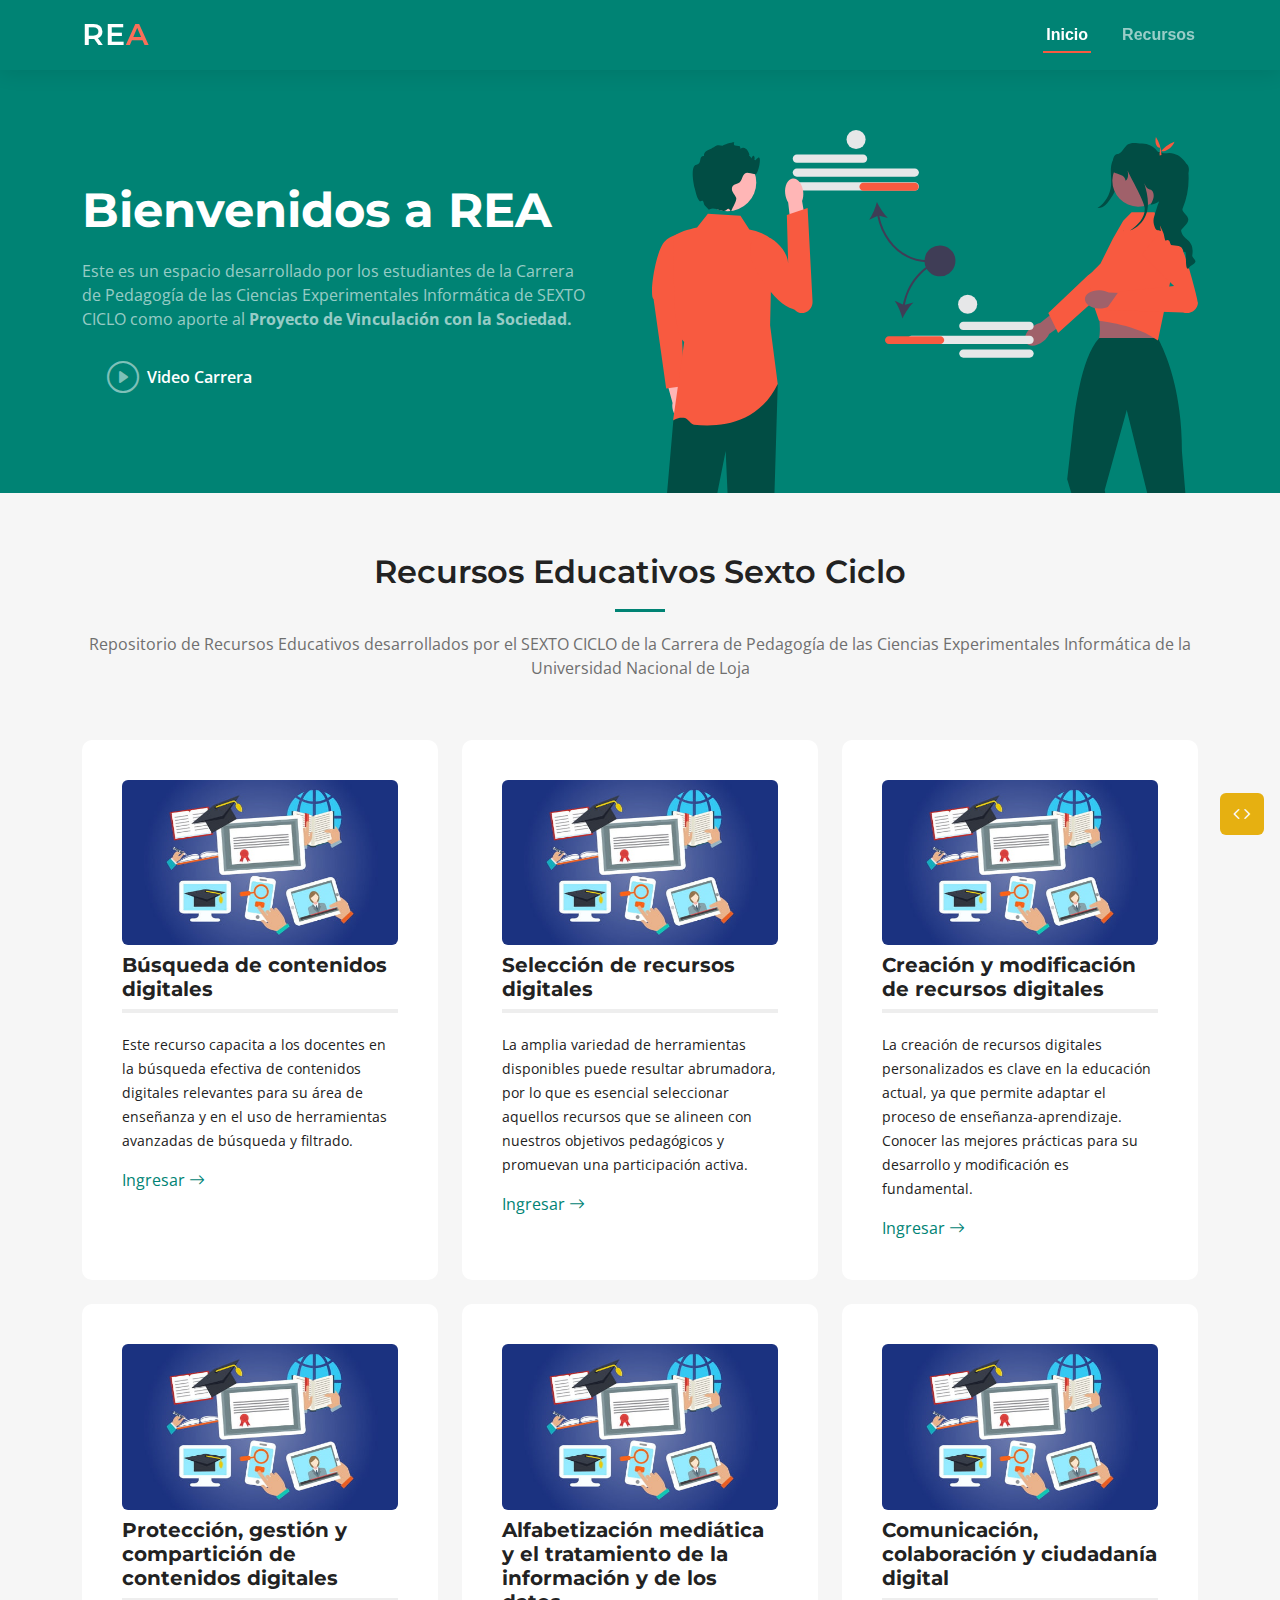
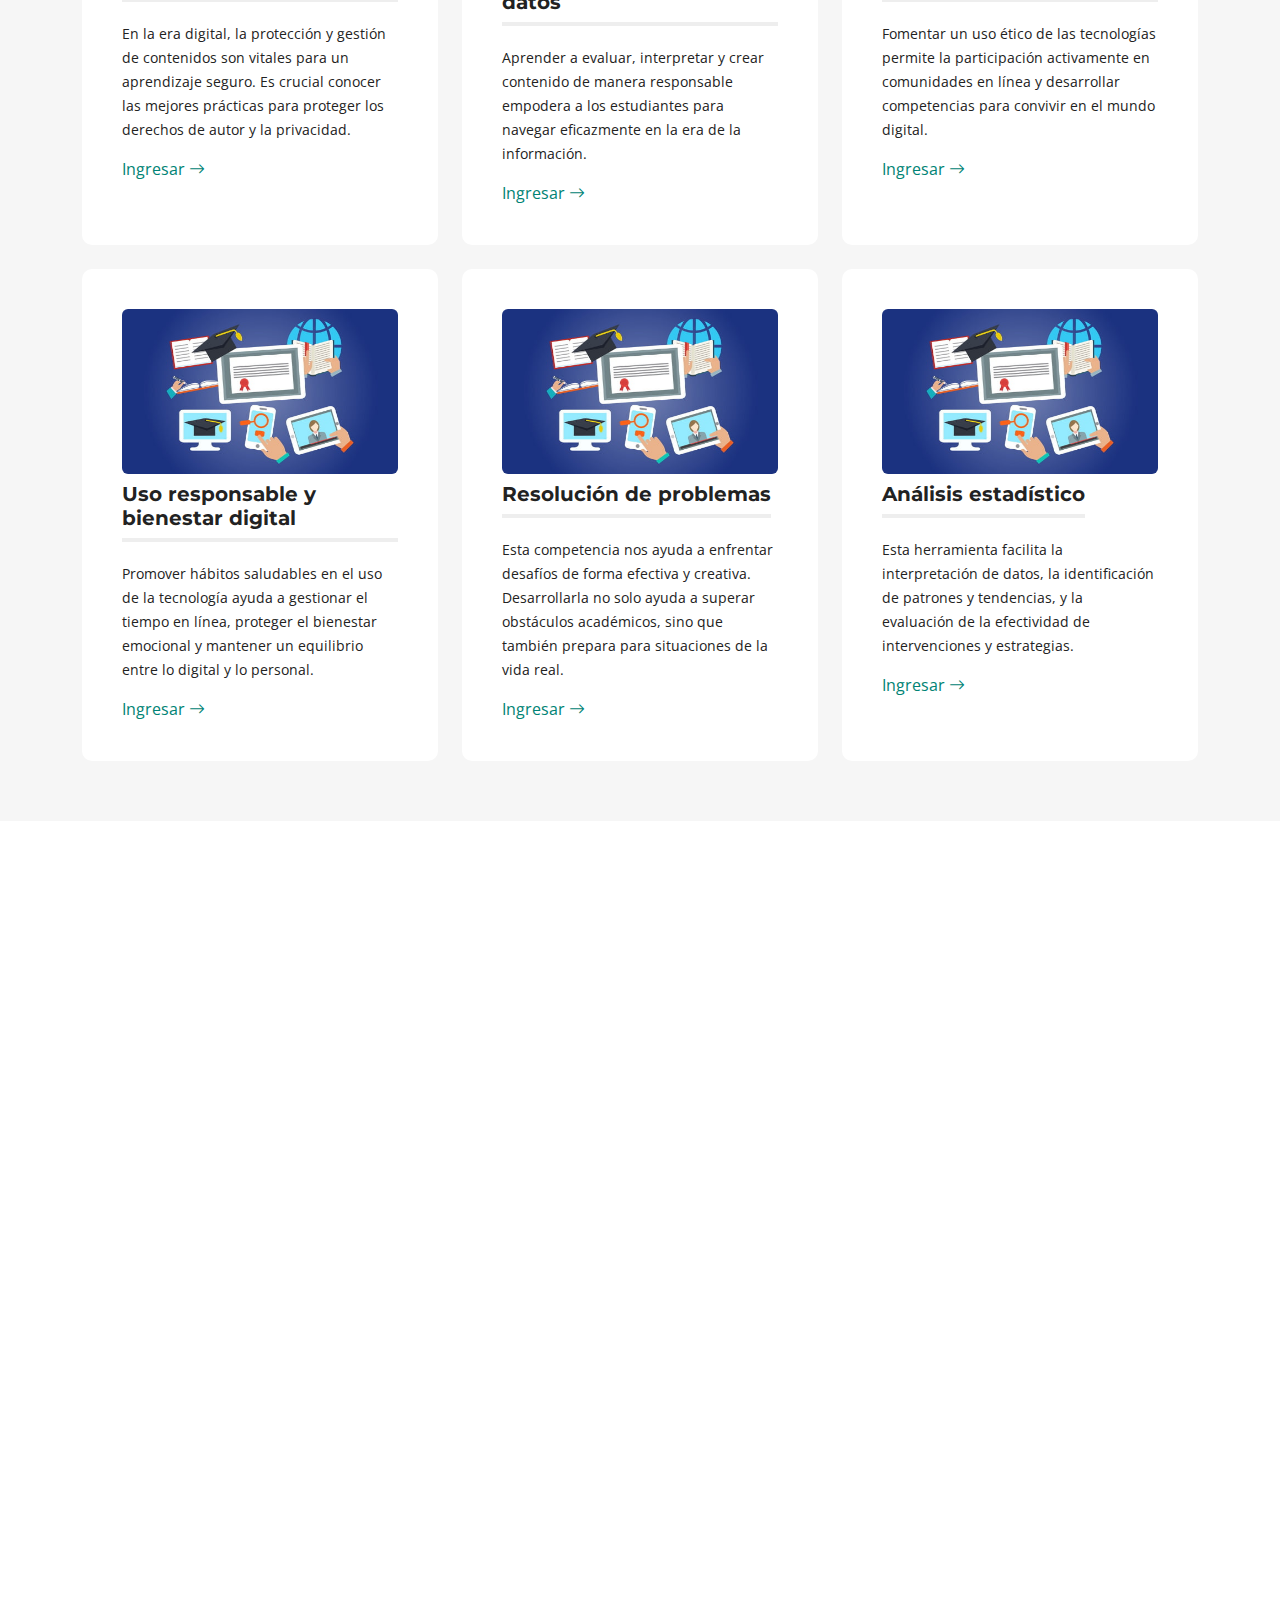
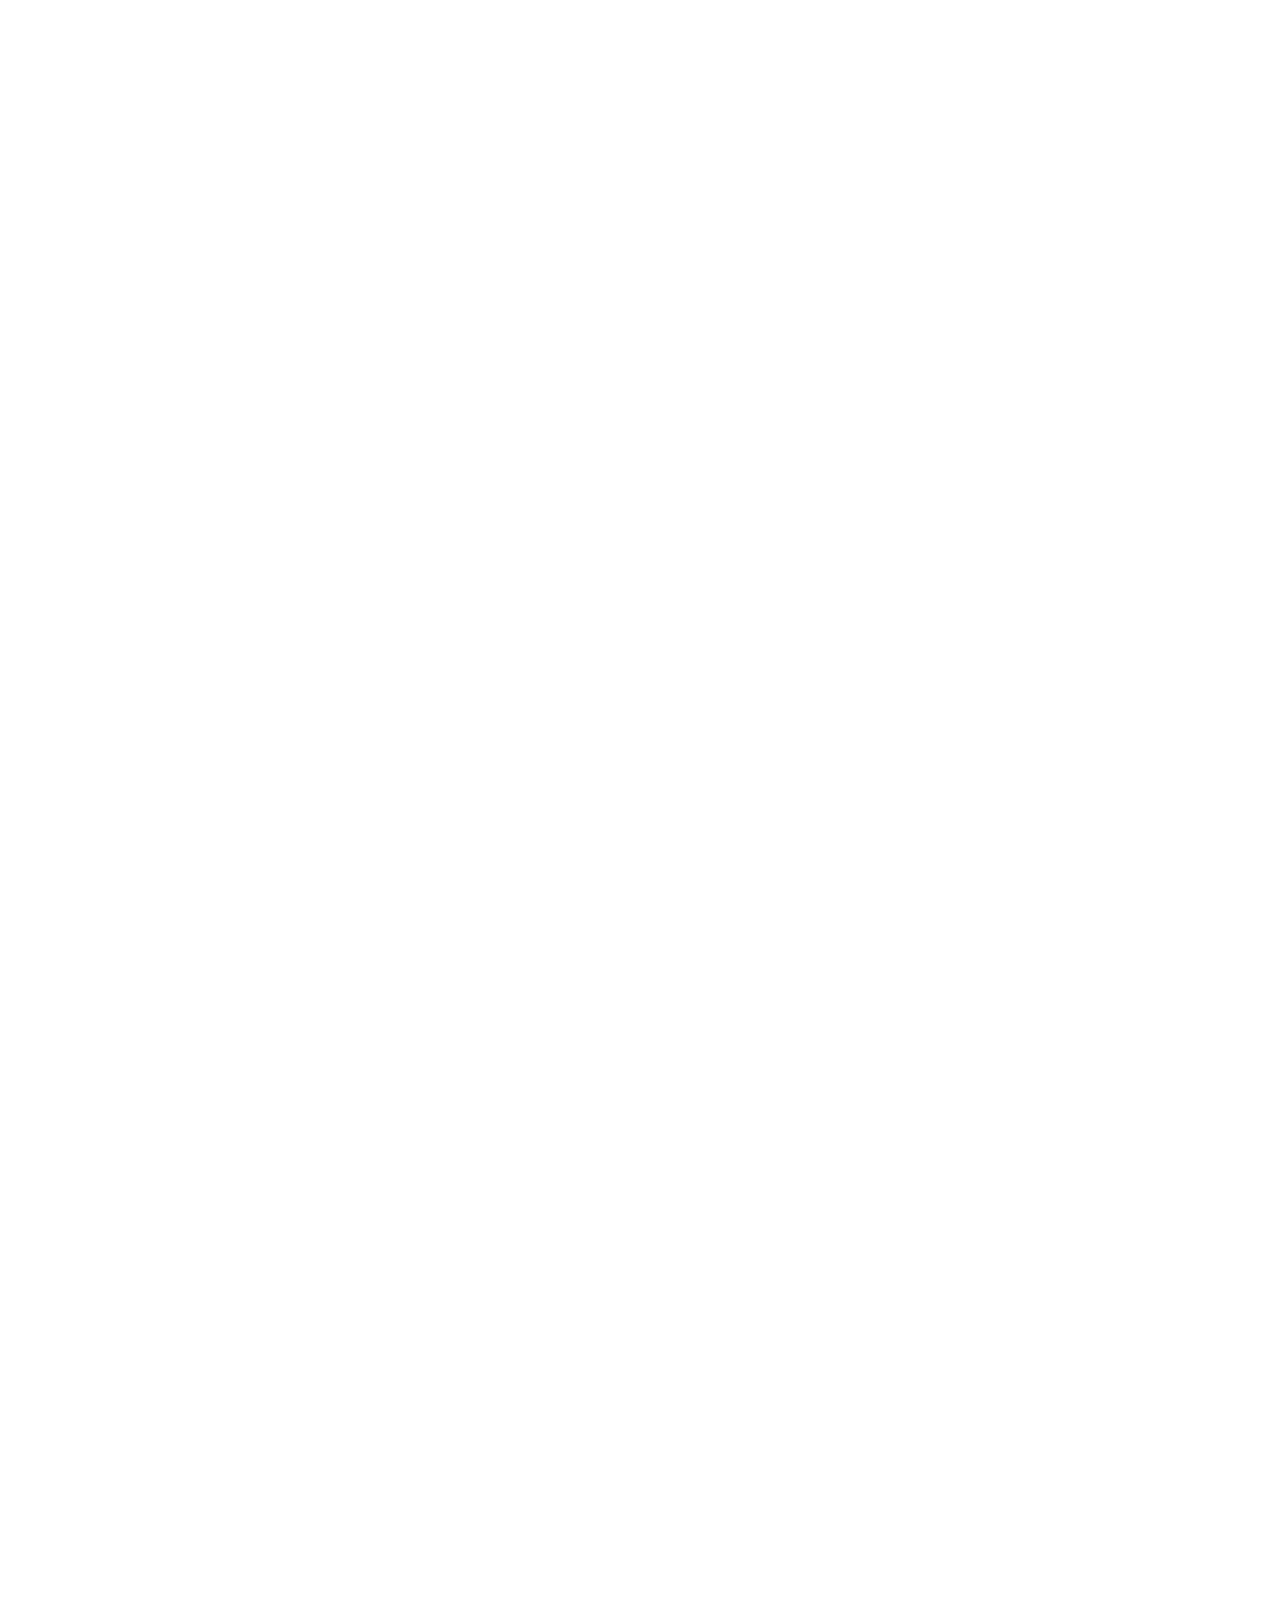
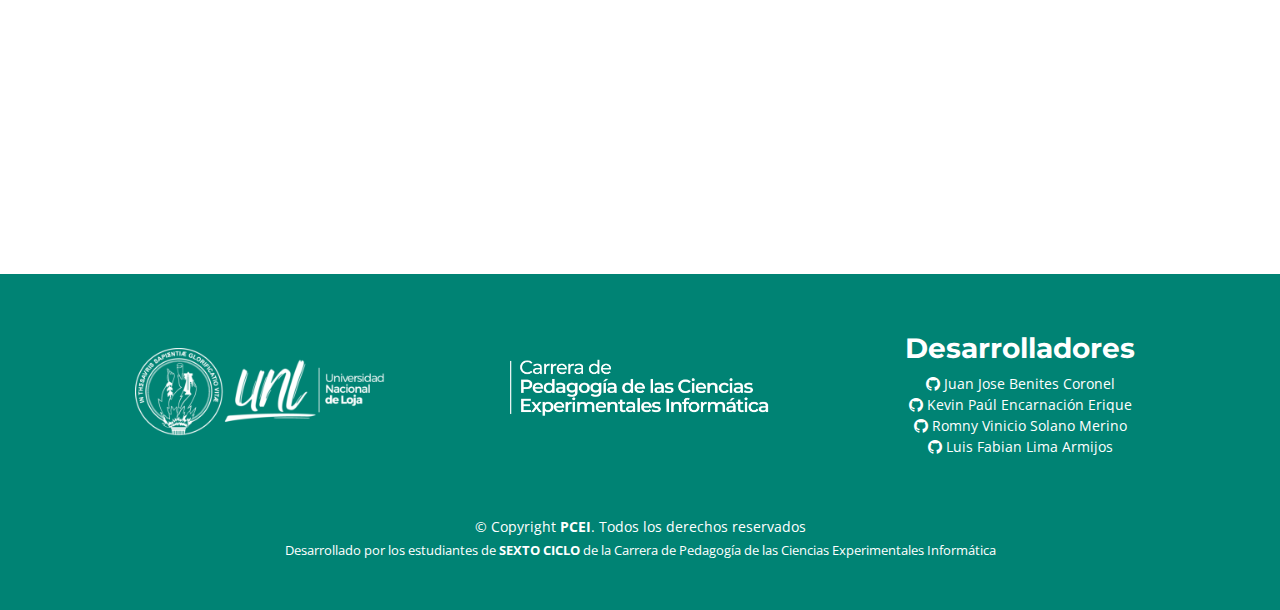
==== commit 352d09e9: "Added bouton flottant" ====
--- a/index.html
+++ b/index.html
@@ -39,6 +39,11 @@
 
   <!-- ======= Header ======= -->
   <header id="header" class="header d-flex align-items-center">
+
+    <!-- Botón Flotante -->
+    <a style="background: #e6b011; border: none; position: fixed; bottom: 65px;  right: 16px; z-index: 1000; font-size: 20px;" href="https://github.com/JnBenites/reasexto" class="btn btn-primary float-button" role="button" target="_blank">
+      <i class="bi bi-code"></i>
+    </a>
 
     <div class="container-fluid container-xl d-flex align-items-center justify-content-between">
       <a href="index.html" class="logo d-flex align-items-center">
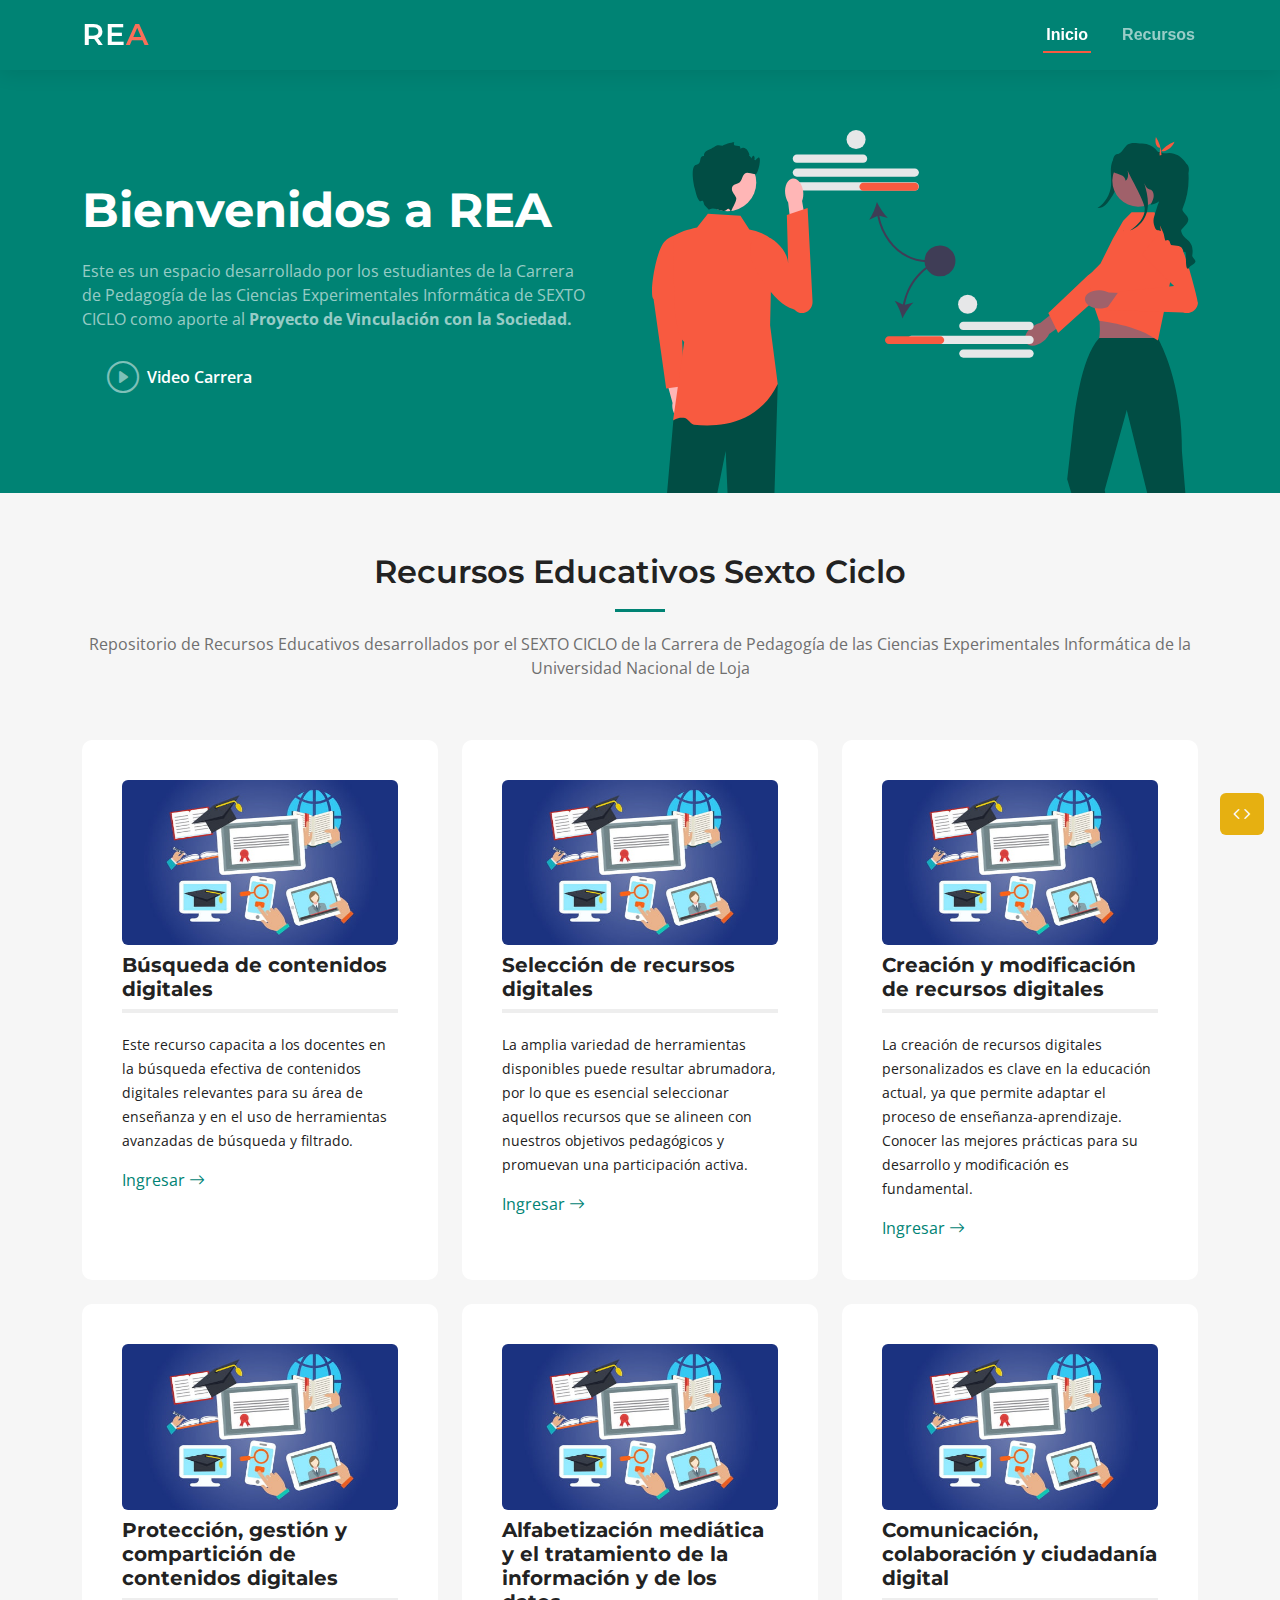
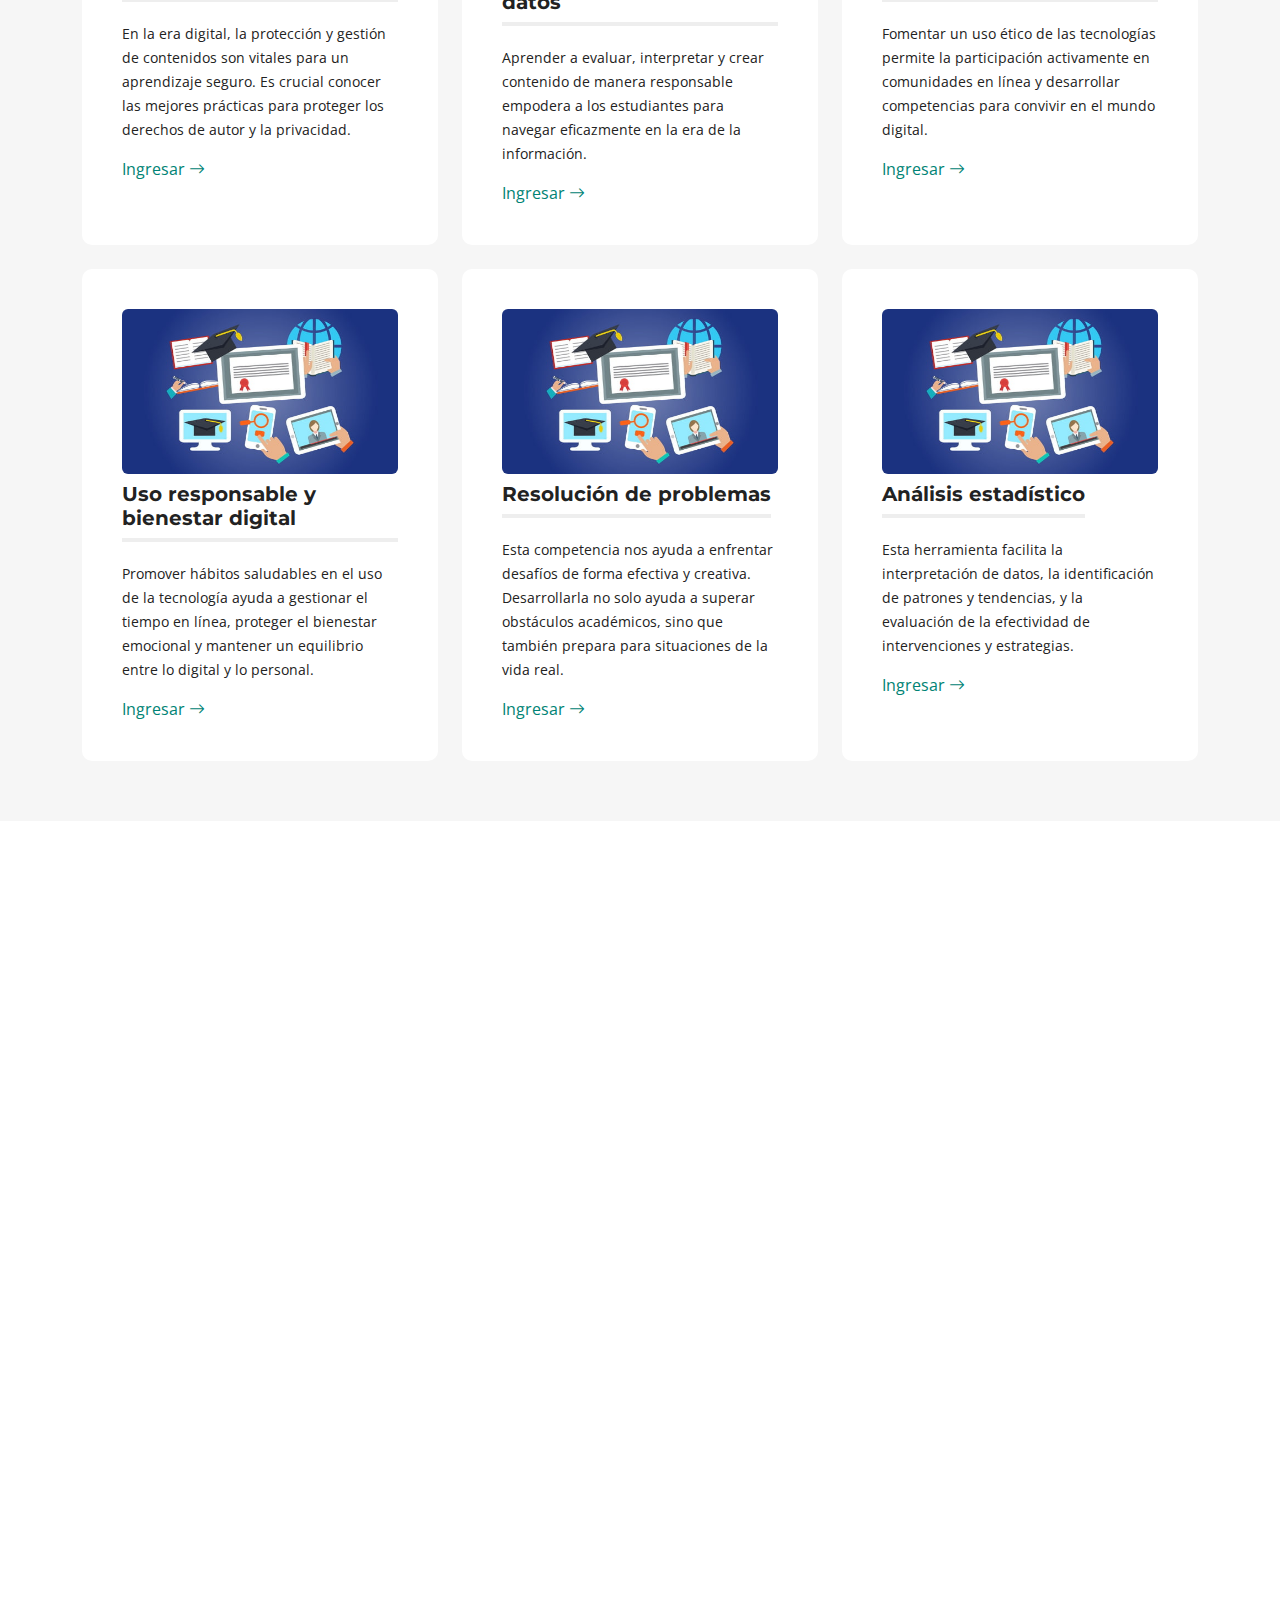
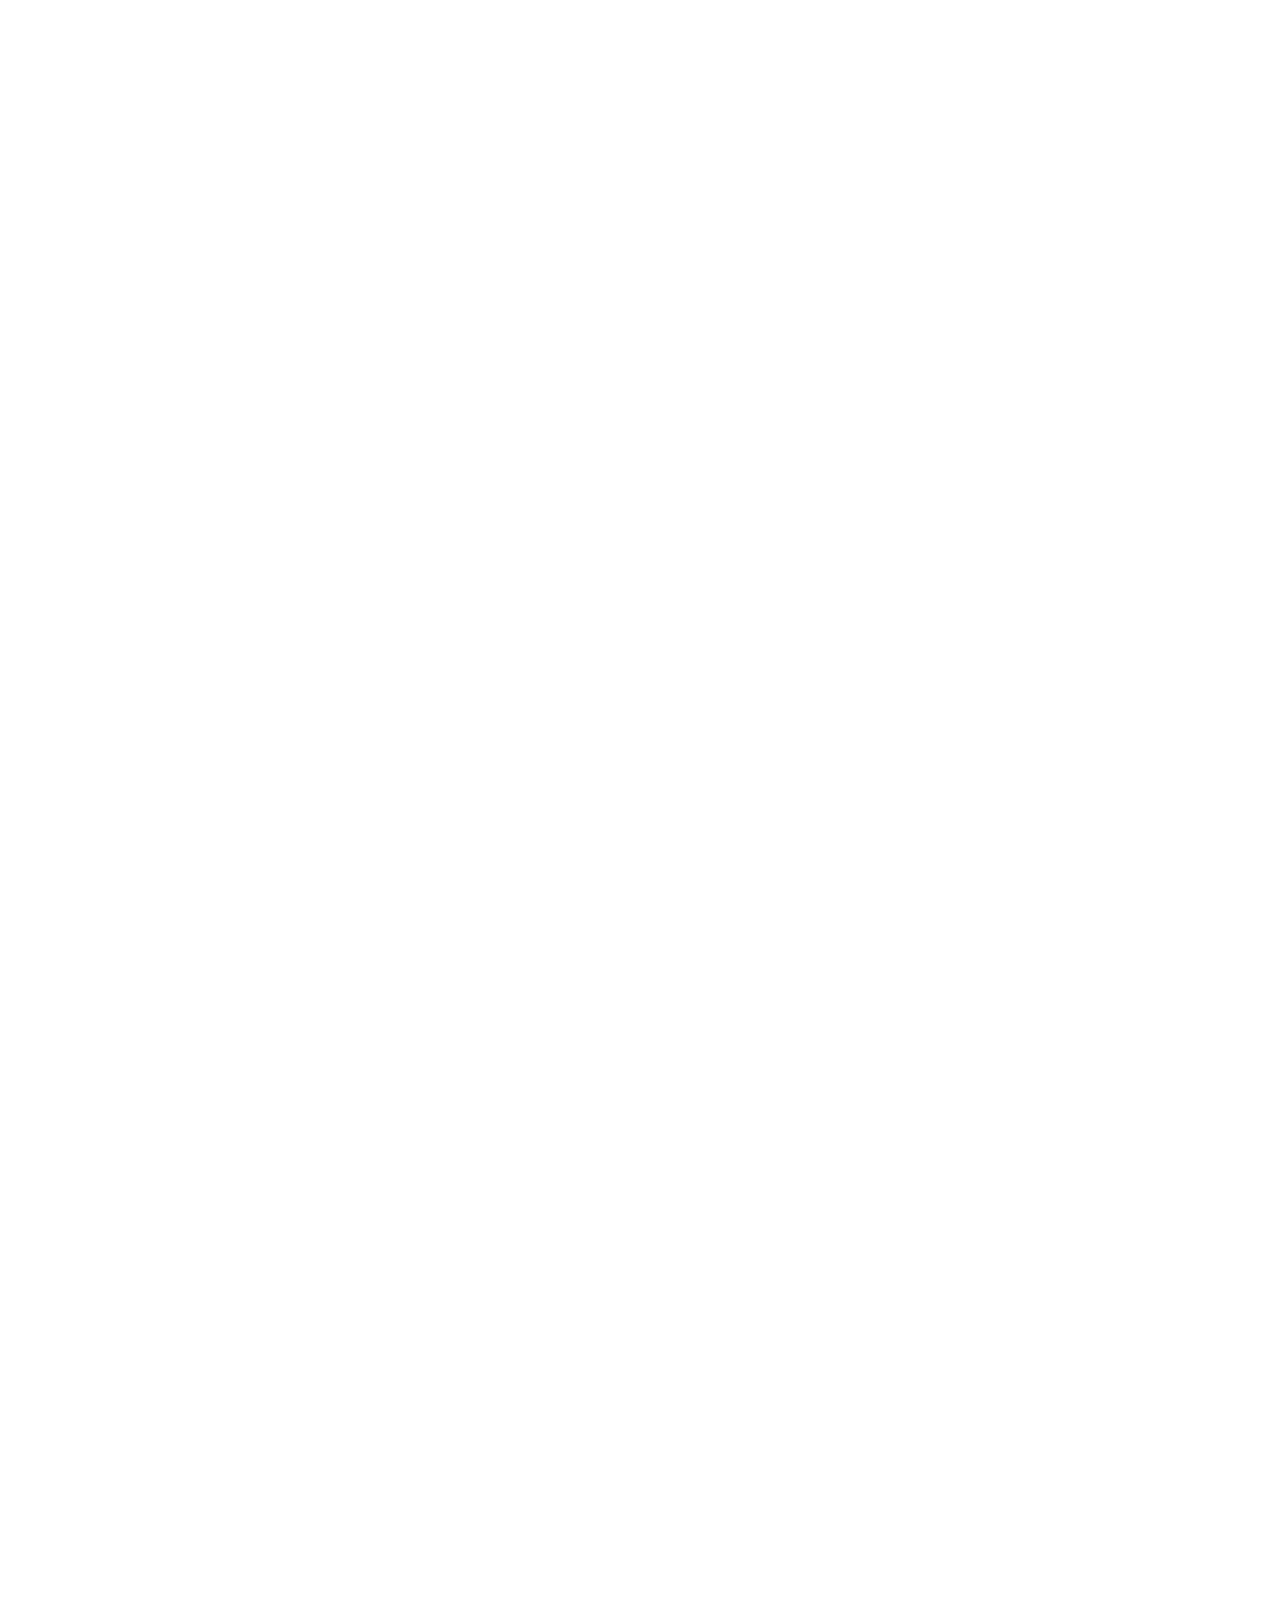
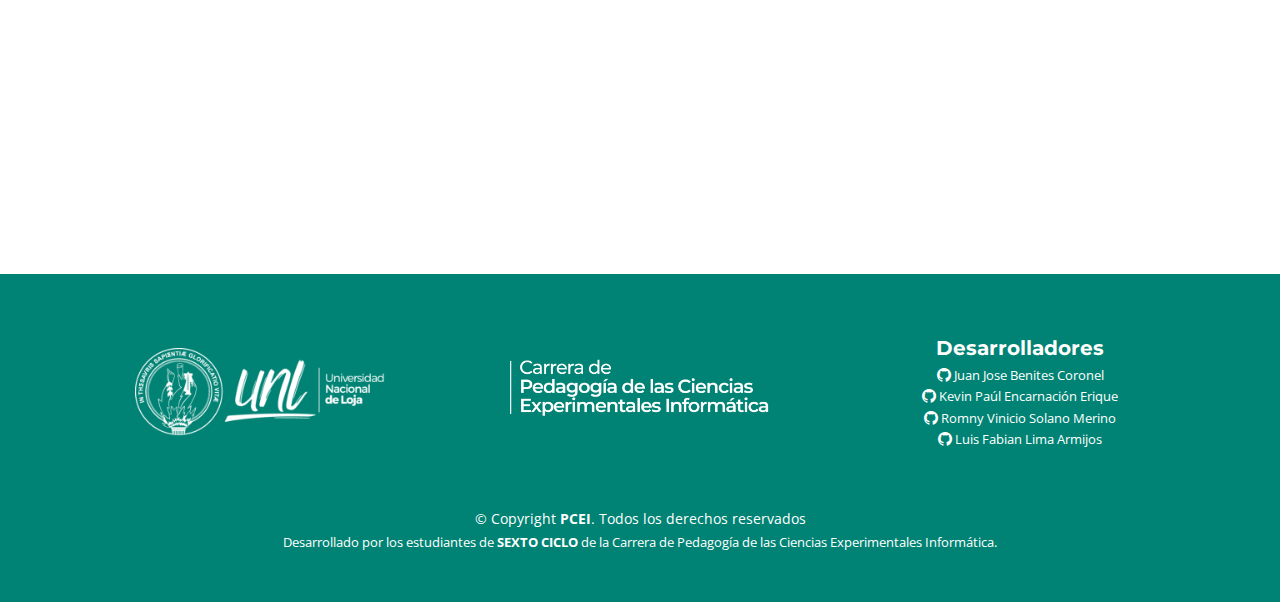
==== commit a8768c1a: "Update_REA-PCEI" ====
--- a/index.html
+++ b/index.html
@@ -33,6 +33,7 @@
   * Actualización: 23 de Julio del 2024
   * Autor: Carrera de Pedagogía de las Ciencias Experimentales Informática
   * License: https://bootstrapmade.com/license/
+  * Dominio: 10.10.152.10/REA - Red eduroam
   ======================================================== -->
 </head>
 <body>
@@ -41,7 +42,7 @@
   <header id="header" class="header d-flex align-items-center">
 
     <!-- Botón Flotante -->
-    <a style="background: #e6b011; border: none; position: fixed; bottom: 65px;  right: 16px; z-index: 1000; font-size: 20px;" href="https://github.com/JnBenites/reasexto" class="btn btn-primary float-button" role="button" target="_blank">
+    <a style="background: #e6b011; border: none; position: fixed; bottom: 65px;  right: 16px; z-index: 1000; font-size: 20px;" href="https://github.com/JnBenites/reasexto" class="btn btn-primary float-button" role="button" target="_blank" rel="noopener noreferrer">
       <i class="bi bi-code"></i>
     </a>
 
@@ -73,7 +74,7 @@
           <h2>Bienvenidos a <span>REA</span></h2>
           <p>Este es un espacio desarrollado por los estudiantes de la Carrera de Pedagogía de las Ciencias Experimentales Informática de SEXTO CICLO como aporte al <strong>Proyecto de Vinculación con la Sociedad.</strong></p>
           <div class="d-flex justify-content-center justify-content-lg-start mb-5">
-            <a href="./video/VCPI.mp4" class="glightbox btn-watch-video d-flex align-items-center"><i class="bi bi-play-circle"></i><span>Video Carrera</span></a>
+            <a href="./assets/video/VCPI.mp4" class="glightbox btn-watch-video d-flex align-items-center"><i class="bi bi-play-circle"></i><span>Video Carrera</span></a>
           </div>
         </div>
         <div class="col-lg-6 order-1 order-lg-2">
@@ -99,85 +100,85 @@
 
           <div class="col-lg-4 col-md-6">
             <div class="service-item  position-relative">
-              <img src="competenciasd.jpg" class="img-fluid rounded mb-2" alt="#">
+              <img src="./assets/img/competenciasd.jpg" class="img-fluid rounded mb-2" alt="#">
               <h3 style="font-size: 20px;">Búsqueda de contenidos digitales</h3>
               <p>
                 Este recurso capacita a los docentes en la búsqueda efectiva de contenidos digitales relevantes para su área de enseñanza y en el uso de herramientas avanzadas de búsqueda y filtrado.</p>
-              <a href="./Recursos/recurso-r1/index.html" class="readmore stretched-link">Ingresar <i class="bi bi-arrow-right"></i></a>
+              <a href="#" class="readmore stretched-link">Ingresar <i class="bi bi-arrow-right"></i></a>
             </div>
           </div><!-- End Service Item -->
 
           <div class="col-lg-4 col-md-6">
             <div class="service-item position-relative">
-              <img src="competenciasd.jpg" class="img-fluid rounded mb-2" alt="#">
+              <img src="./assets/img/competenciasd.jpg" class="img-fluid rounded mb-2" alt="#">
               <h3 style="font-size: 20px;">Selección de recursos digitales</h3>
               <p>La amplia variedad de herramientas disponibles puede resultar abrumadora, por lo que es esencial seleccionar aquellos recursos que se alineen con nuestros objetivos pedagógicos y promuevan una participación activa.</p>
-              <a href="./Recursos/recurso-r2/index.html" class="readmore stretched-link">Ingresar <i class="bi bi-arrow-right"></i></a>
+              <a href="#" class="readmore stretched-link">Ingresar <i class="bi bi-arrow-right"></i></a>
             </div>
           </div><!-- End Service Item -->
 
           <div class="col-lg-4 col-md-6">
             <div class="service-item position-relative">
-              <img src="competenciasd.jpg" class="img-fluid rounded mb-2" alt="#">
+              <img src="./assets/img/competenciasd.jpg" class="img-fluid rounded mb-2" alt="#">
               <h3 style="font-size: 20px;">Creación y modificación de recursos digitales</h3>
               <p>La creación de recursos digitales personalizados es clave en la educación actual, ya que permite adaptar el proceso de enseñanza-aprendizaje. Conocer las mejores prácticas para su desarrollo y modificación es fundamental.</p>
-              <a href="./Recursos/recurso-r3/index.html" class="readmore stretched-link">Ingresar <i class="bi bi-arrow-right"></i></a>
+              <a href="#" class="readmore stretched-link">Ingresar <i class="bi bi-arrow-right"></i></a>
             </div>
           </div><!-- End Service Item -->
 
           <div class="col-lg-4 col-md-6">
             <div class="service-item position-relative">
-              <img src="competenciasd.jpg" class="img-fluid rounded mb-2" alt="#">
+              <img src="./assets/img/competenciasd.jpg" class="img-fluid rounded mb-2" alt="#">
               <h3 style="font-size: 20px;">Protección, gestión y compartición de contenidos digitales</h3>
               <p>En la era digital, la protección y gestión de contenidos son vitales para un aprendizaje seguro. Es crucial conocer las mejores prácticas para proteger los derechos de autor y la privacidad.
               </p>
-              <a href="./Recursos/recurso-r4/index.html" class="readmore stretched-link">Ingresar <i class="bi bi-arrow-right"></i></a>
+              <a href="#" class="readmore stretched-link">Ingresar <i class="bi bi-arrow-right"></i></a>
             </div>
           </div><!-- End Service Item -->
 
           <div class="col-lg-4 col-md-6">
             <div class="service-item position-relative">
-              <img src="competenciasd.jpg" class="img-fluid rounded mb-2" alt="#">
+              <img src="./assets/img/competenciasd.jpg" class="img-fluid rounded mb-2" alt="#">
               <h3 style="font-size: 20px;">Alfabetización mediática y el tratamiento de la información y de los datos</h3>
               <p>Aprender a evaluar, interpretar y crear contenido de manera responsable empodera a los estudiantes para navegar eficazmente en la era de la información.</p>
-              <a href="./Recursos/recurso-r5/index.html" class="readmore stretched-link">Ingresar <i class="bi bi-arrow-right"></i></a>
+              <a href="#" class="readmore stretched-link">Ingresar <i class="bi bi-arrow-right"></i></a>
             </div>
           </div><!-- End Service Item -->
 
           <div class="col-lg-4 col-md-6">
             <div class="service-item position-relative">
-              <img src="competenciasd.jpg" class="img-fluid rounded mb-2" alt="#">
+              <img src="./assets/img/competenciasd.jpg" class="img-fluid rounded mb-2" alt="#">
               <h3 style="font-size: 20px;">Comunicación, colaboración y ciudadanía digital</h3>
               <p>Fomentar un uso ético de las tecnologías permite la participación activamente en comunidades en línea y desarrollar competencias para convivir en el mundo digital.</p>
-              <a href="./Recursos/recurso-r6/index.html" class="readmore stretched-link">Ingresar <i class="bi bi-arrow-right"></i></a>
+              <a href="#" class="readmore stretched-link">Ingresar <i class="bi bi-arrow-right"></i></a>
             </div>
           </div><!-- End Service Item -->
 
           <div class="col-lg-4 col-md-6">
             <div class="service-item position-relative">
-              <img src="competenciasd.jpg" class="img-fluid rounded mb-2" alt="#">
+              <img src="./assets/img/competenciasd.jpg" class="img-fluid rounded mb-2" alt="#">
               <h3 style="font-size: 20px;">Uso responsable y bienestar digital</h3>
               <p>Promover hábitos saludables en el uso de la tecnología ayuda a gestionar el tiempo en línea, proteger el bienestar emocional y mantener un equilibrio entre lo digital y lo personal.
               </p>
-              <a href="./Recursos/recurso-r7/index.html" class="readmore stretched-link">Ingresar <i class="bi bi-arrow-right"></i></a>
+              <a href="#" class="readmore stretched-link">Ingresar <i class="bi bi-arrow-right"></i></a>
             </div>
           </div><!-- End Service Item -->
 
           <div class="col-lg-4 col-md-6">
             <div class="service-item position-relative">
-              <img src="competenciasd.jpg" class="img-fluid rounded mb-2" alt="#">
+              <img src="./assets/img/competenciasd.jpg" class="img-fluid rounded mb-2" alt="#">
               <h3 style="font-size: 20px;">Resolución de problemas</h3>
               <p>Esta competencia nos ayuda a enfrentar desafíos de forma efectiva y creativa. Desarrollarla no solo ayuda a superar obstáculos académicos, sino que también prepara para situaciones de la vida real.</p>
-              <a href="./Recursos/recurso-r8/index.html" class="readmore stretched-link">Ingresar <i class="bi bi-arrow-right"></i></a>
+              <a href="#" class="readmore stretched-link">Ingresar <i class="bi bi-arrow-right"></i></a>
             </div>
           </div><!-- End Service Item -->
 
           <div class="col-lg-4 col-md-6">
             <div class="service-item position-relative">
-              <img src="competenciasd.jpg" class="img-fluid rounded mb-2" alt="#">
+              <img src="./assets/img/competenciasd.jpg" class="img-fluid rounded mb-2" alt="#">
               <h3 style="font-size: 20px;">Análisis estadístico</h3>
               <p>Esta herramienta facilita la interpretación de datos, la identificación de patrones y tendencias, y la evaluación de la efectividad de intervenciones y estrategias.</p>
-              <a href="./Recursos/recurso-r9/index.html" class="readmore stretched-link">Ingresar <i class="bi bi-arrow-right"></i></a>
+              <a href="#" class="readmore stretched-link">Ingresar <i class="bi bi-arrow-right"></i></a>
             </div>
           </div><!-- End Service Item -->
 
@@ -193,7 +194,7 @@
 
         <div class="section-header">
           <h2>Equipo de desarrollo</h2>
-          <p>Descubre al equipo de desarrollo detrás de los recursos presentados. Aquí encontrarás las fotografías de los docentes y estudiantes involucrados, junto con sus respectivas redes sociales.</p>
+          <p>Descubre al equipo de desarrollo detrás de los recursos presentados. Aquí encontrarás las fotografías de los docentes y estudiantes involucrados, junto con sus respectivos correos institucionales.</p>
         </div>
 
         <div class="row">
@@ -681,7 +682,6 @@
 <!-- elemento -->
 
 
-
             <!--  -->
         </div>
 
@@ -695,31 +695,31 @@
   <div class="container">
       <div class="row py-4 text-center">
           <div class="col-lg-4 col-md-4  col-sm-6 mb-4 footer-info text-center">
+            <a href="https://www.unl.edu.ec/" target="_blank" rel="noopener noreferrer">
               <img src="./assets/img/logo_unl2.png" class="img-fluid rounded mb-2" alt="Logo UNL" width="70%">
+            </a>
           </div>
           <div class="col-lg-4 col-md-4 col-sm-6 mb-4 footer-info text-center">
+            <a href="https://www.unl.edu.ec/oferta_academica/facultad-de-la-educacion-el-arte-y-la-comunicacion/pedagogia-de-las-ciencias-2" target="_blank" rel="noopener noreferrer">
               <img src="./assets/img/logo_pcei.png" class="img-fluid rounded mb-2" alt="Carrera pedagogía de las Ciencias Experimentales" width="80%">
+            </a>
           </div>
           <div class="col-lg-4 col-md-4  col-sm-12 footer-info text-center">
-            <h3 class="logo align-items-center text-center"><strong>Desarrolladores</strong></h3>
-              <a href="https://github.com/JnBenites" class="github" target="_blank"><i class="bi bi-github" style="color: #fff;"></i></a>
-              Juan Jose Benites Coronel
+            <h5 class="logo align-items-center text-center mb-3"><strong>Desarrolladores</strong></h5>
+              <a style="color: #fff;" href="https://github.com/JnBenites" class="github" target="_blank" rel="noopener noreferrer"><i class="bi bi-github" style="color: #fff;"></i><span style="font-size: 13px"> Juan Jose Benites Coronel</span></a>
               <br>
-              <a href="https://github.com/Sukeedori" class="github" target="_blank"><i class="bi bi-github" style="color: #fff;"></i></a>
-              Kevin Paúl Encarnación Erique
+              <a style="color: #fff;" href="https://github.com/Sukeedori" class="github" target="_blank" rel="noopener noreferrer"><i class="bi bi-github" style="color: #fff;"></i><span style="font-size: 13px"> Kevin Paúl Encarnación Erique</span></a>
               <br>
-              <a href="https://github.com/romnyrvsm" class="github" target="_blank"><i class="bi bi-github" style="color: #fff;"></i></a>
-              Romny Vinicio Solano Merino
+              <a style="color: #fff;" href="https://github.com/romnyrvsm" class="github" target="_blank" rel="noopener noreferrer"><i class="bi bi-github" style="color: #fff;"></i><span style="font-size: 13px"> Romny Vinicio Solano Merino</span></a>
               <br>
-              <a href="https://github.com/chulo-dos" class="github" target="_blank"><i class="bi bi-github" style="color: #fff;"></i></a>
-              Luis Fabian Lima Armijos
+              <a style="color: #fff;" href="https://github.com/chulo-dos" class="github" target="_blank" rel="noopener noreferrer"><i class="bi bi-github" style="color: #fff;"></i><span style="font-size: 13px"> Luis Fabian Lima Armijos</span></a>
               <br>
           </div>
           </div>
       </div>
   </div>
 
-    <div class="container mt-4">
+    <div class="container mt-3">
       <div class="copyright">
         &copy; Copyright <strong><span>PCEI</span></strong>. Todos los derechos reservados
       </div>
@@ -728,7 +728,7 @@
         <!-- You can delete the links only if you purchased the pro version. -->
         <!-- Licensing information: https://bootstrapmade.com/license/ -->
         <!-- Purchase the pro version with working PHP/AJAX contact form: https://bootstrapmade.com/impact-bootstrap-business-website-template/ -->
-        Desarrollado por los estudiantes de <strong>SEXTO CICLO</strong> de la<a href="https://www.unl.edu.ec/oferta_academica/facultad-de-la-educacion-el-arte-y-la-comunicacion/pedagogia-de-las-ciencias-2"> Carrera de Pedagogía de las Ciencias Experimentales Informática</a>
+        Desarrollado por los estudiantes de <strong>SEXTO CICLO</strong> de la Carrera de Pedagogía de las Ciencias Experimentales Informática.
       </div>
     </div>
 
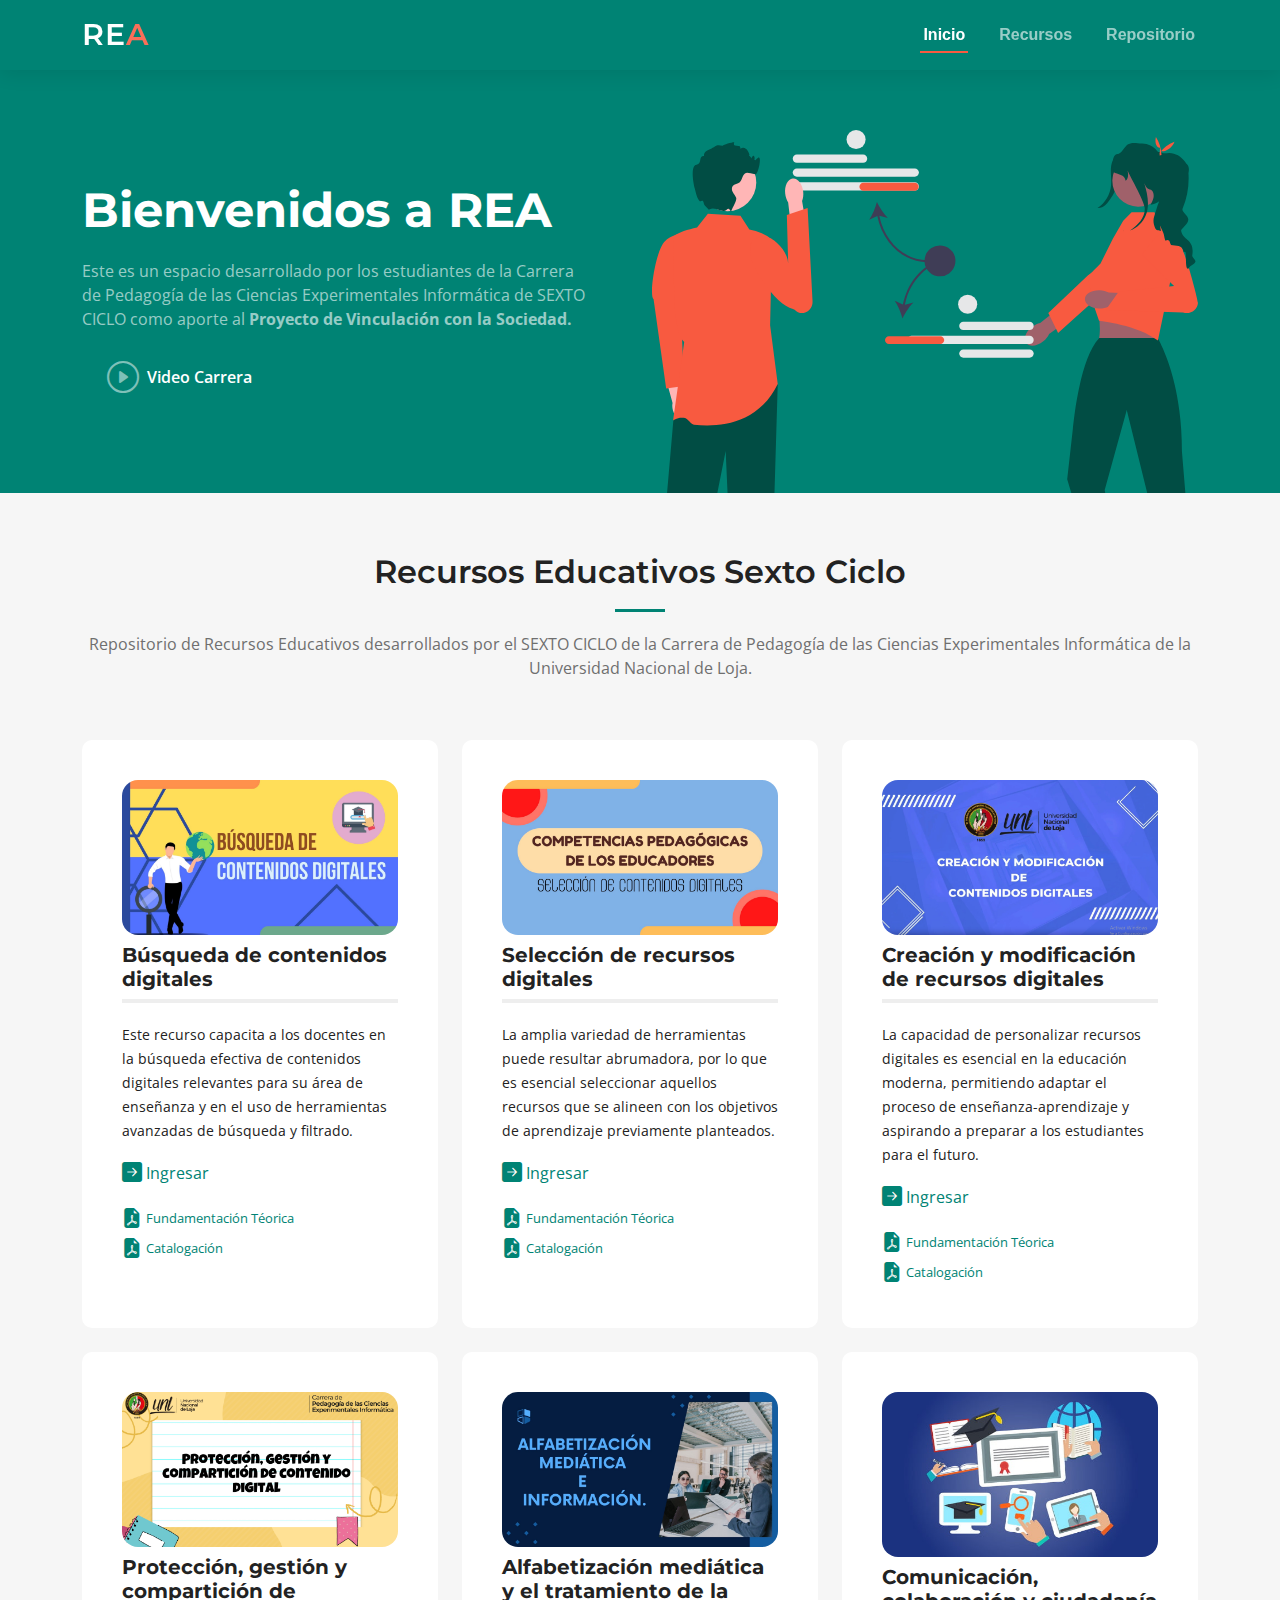
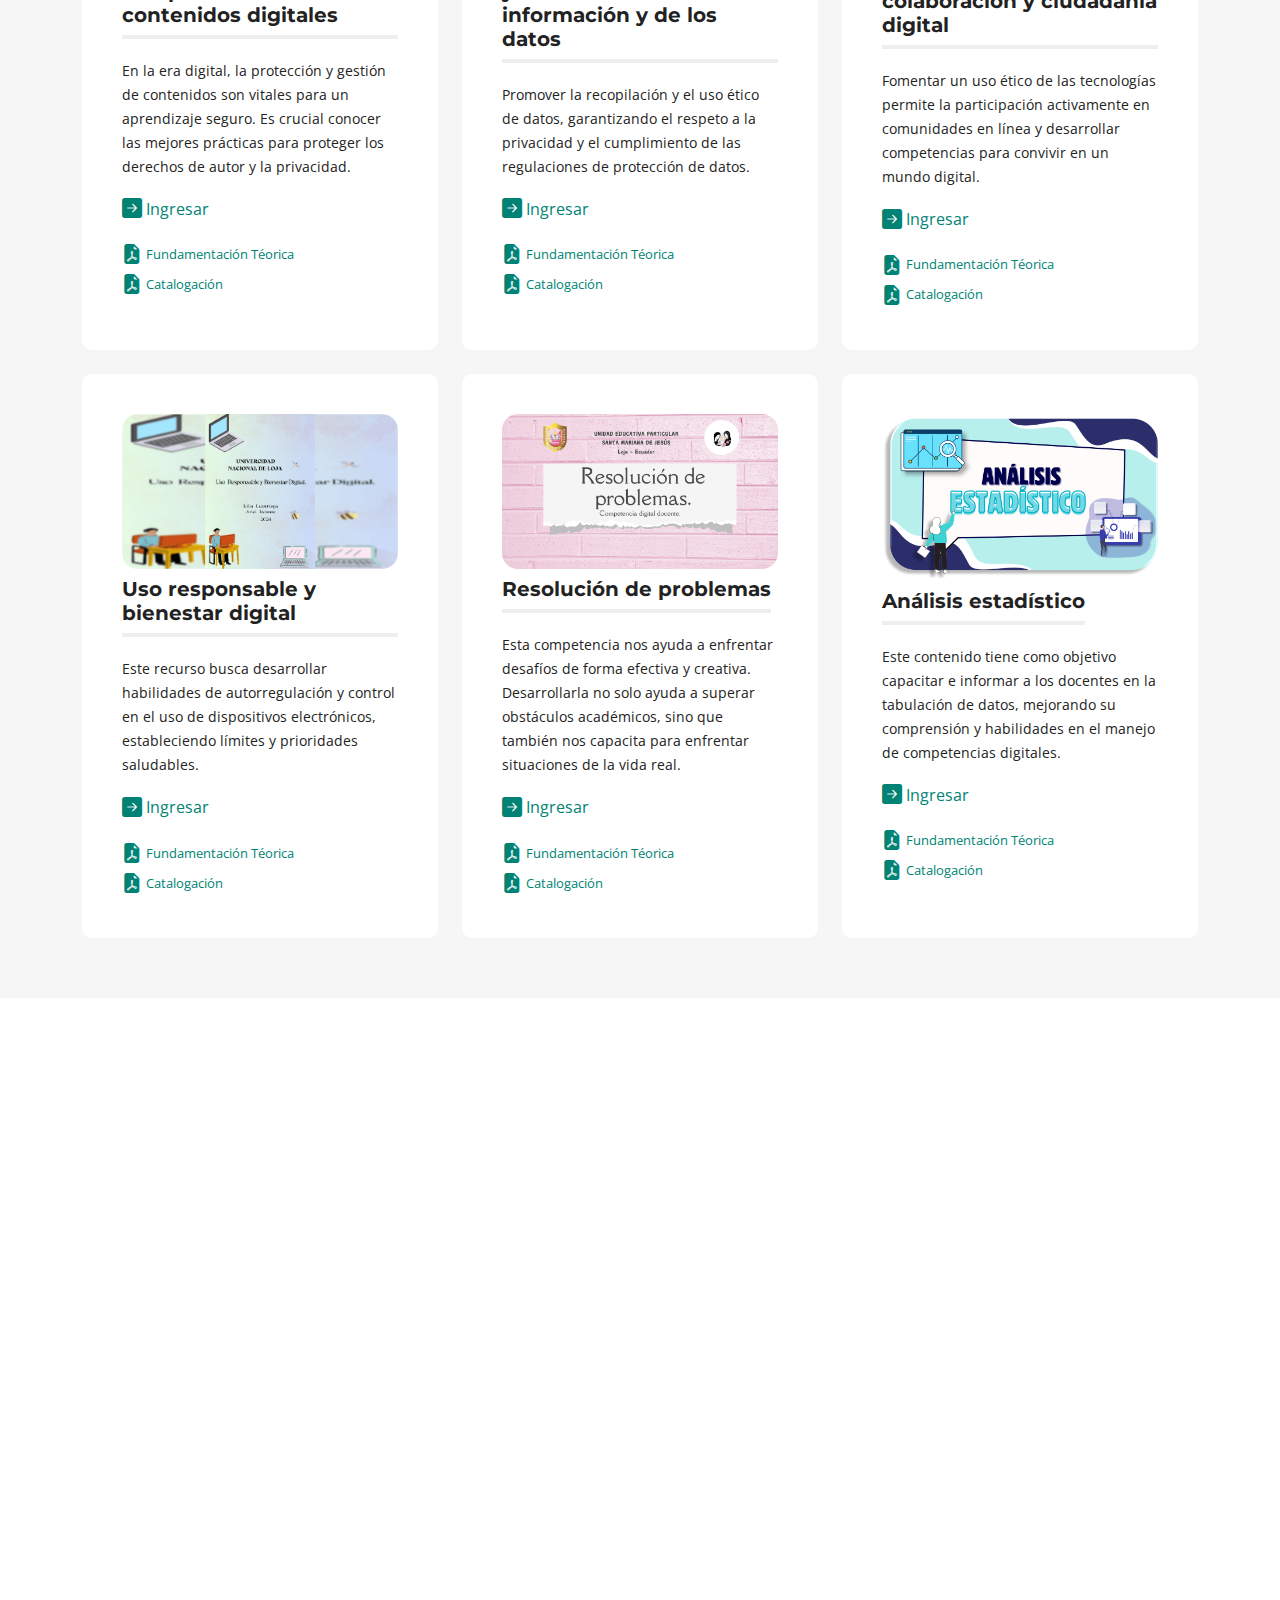
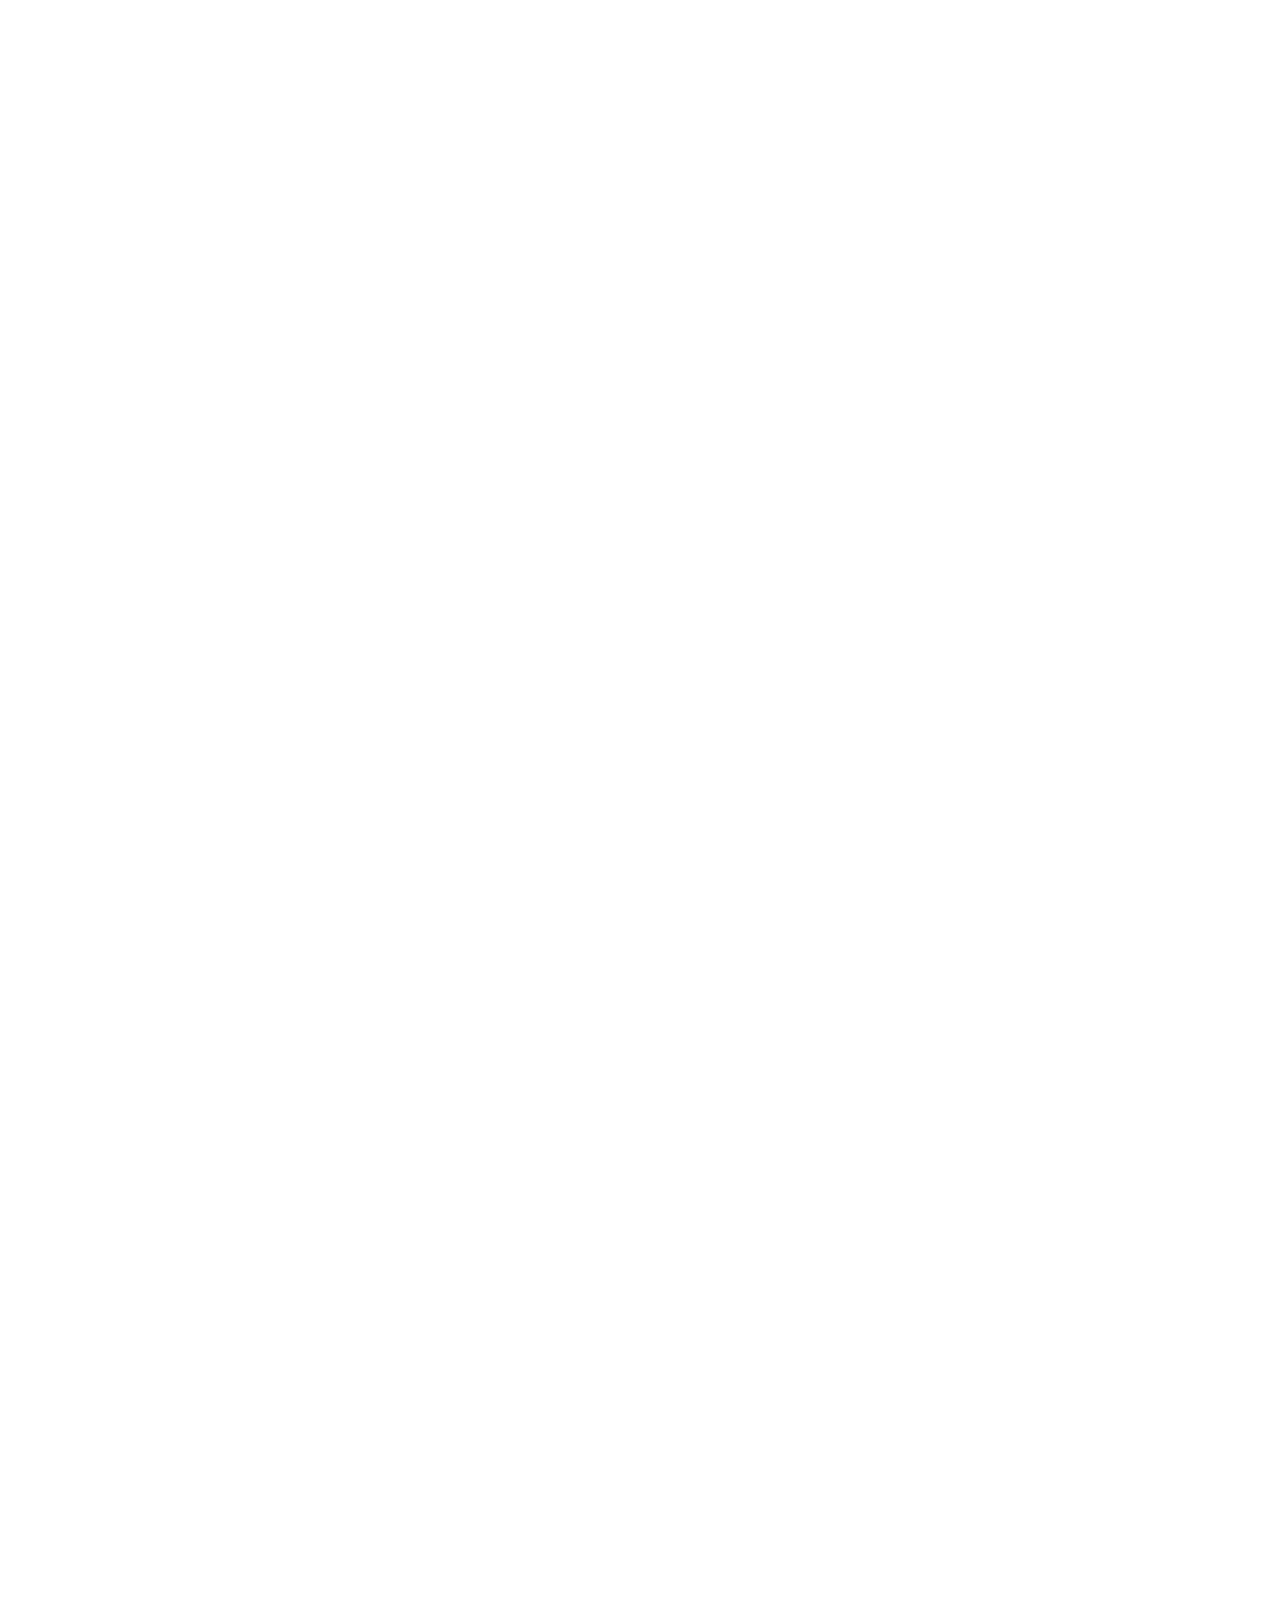
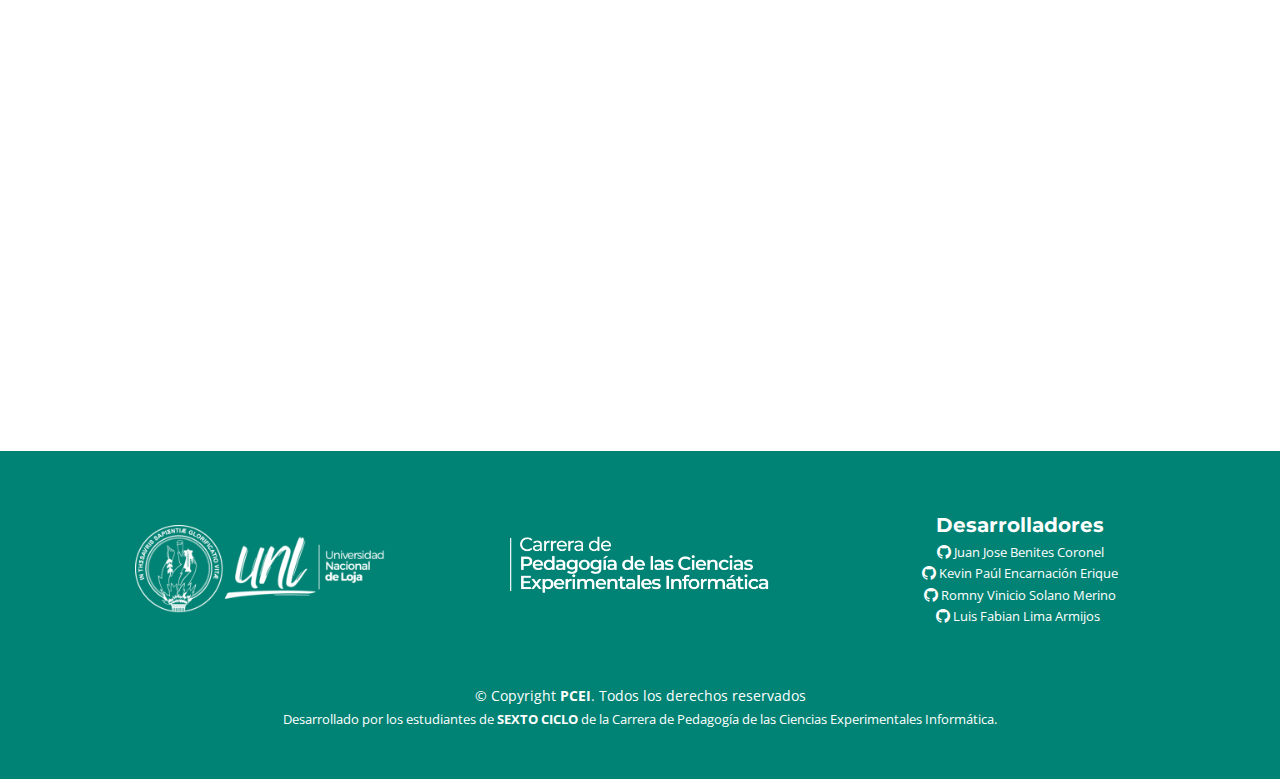
==== commit b1f96283: "Update_REA-PCEI" ====
--- a/index.html
+++ b/index.html
@@ -6,12 +6,11 @@
   <meta content="width=device-width, initial-scale=1.0" name="viewport">
 
   <title>Recursos Educativos Abiertos</title>
-  <meta content="" name="description">
-  <meta content="" name="keywords">
+  <meta content="REA es un espacio desarrollado por los estudiantes de la Carrera de Pedagogía de las Ciencias Experimentales Informática de SEXTO CICLO como aporte al Proyecto de Vinculación con la Sociedad." name="description">
+  <meta content="recursos educativos, REA, aprendizaje, enseñanza, recursos abiertos, educación" name="keywords">
 
   <!-- Favicons -->
   <link href="assets/img/favicon.png" rel="icon">
-  <link href="assets/img/apple-touch-icon.png" rel="apple-touch-icon">
 
   <!-- Google Fonts -->
   <link rel="preconnect" href="https://fonts.googleapis.com">
@@ -30,7 +29,7 @@
 
   <!-- =======================================================
   * Nombre: REA
-  * Actualización: 23 de Julio del 2024
+  * Actualización: 05 de Agosto del 2024
   * Autor: Carrera de Pedagogía de las Ciencias Experimentales Informática
   * License: https://bootstrapmade.com/license/
   * Dominio: 10.10.152.10/REA - Red eduroam
@@ -40,12 +39,6 @@
 
   <!-- ======= Header ======= -->
   <header id="header" class="header d-flex align-items-center">
-
-    <!-- Botón Flotante -->
-    <a style="background: #e6b011; border: none; position: fixed; bottom: 65px;  right: 16px; z-index: 1000; font-size: 20px;" href="https://github.com/JnBenites/reasexto" class="btn btn-primary float-button" role="button" target="_blank" rel="noopener noreferrer">
-      <i class="bi bi-code"></i>
-    </a>
-
     <div class="container-fluid container-xl d-flex align-items-center justify-content-between">
       <a href="index.html" class="logo d-flex align-items-center">
         <!-- Uncomment the line below if you also wish to use an image logo -->
@@ -56,14 +49,13 @@
         <ul>
           <li><a href="#hero">Inicio</a></li>
           <li><a href="#services">Recursos</a></li>
+          <li><a href="https://github.com/JnBenites/reasexto" target="_blank" rel="noopener noreferrer">Repositorio</a></li>
         </ul>
       </nav><!-- .navbar -->
-
       <i class="mobile-nav-toggle mobile-nav-show bi bi-list"></i>
       <i class="mobile-nav-toggle mobile-nav-hide d-none bi bi-x"></i>
-
-    </div>
-  </header><!-- End Header -->
+    </div>
+  </header>
   <!-- End Header -->
 
   <!-- ======= Hero Section ======= -->
@@ -82,7 +74,6 @@
         </div>
       </div>
     </div>
-
   </section>
   <!-- End Hero Section -->
 
@@ -90,634 +81,684 @@
     <!-- ======= Our Services Section ======= -->
     <section id="services" class="services sections-bg">
       <div class="container" data-aos="">
-
-        <div class="section-header">
-          <h2>Recursos Educativos Sexto Ciclo</h2>
-          <p>Repositorio de Recursos Educativos desarrollados por el SEXTO CICLO de la Carrera de Pedagogía de las Ciencias Experimentales Informática de la Universidad Nacional de Loja</p>
-        </div>
-
-        <div class="row gy-4" data-aos="fade-up" data-aos-delay="100">
-
-          <div class="col-lg-4 col-md-6">
-            <div class="service-item  position-relative">
-              <img src="./assets/img/competenciasd.jpg" class="img-fluid rounded mb-2" alt="#">
-              <h3 style="font-size: 20px;">Búsqueda de contenidos digitales</h3>
-              <p>
-                Este recurso capacita a los docentes en la búsqueda efectiva de contenidos digitales relevantes para su área de enseñanza y en el uso de herramientas avanzadas de búsqueda y filtrado.</p>
-              <a href="#" class="readmore stretched-link">Ingresar <i class="bi bi-arrow-right"></i></a>
-            </div>
-          </div><!-- End Service Item -->
-
-          <div class="col-lg-4 col-md-6">
-            <div class="service-item position-relative">
-              <img src="./assets/img/competenciasd.jpg" class="img-fluid rounded mb-2" alt="#">
-              <h3 style="font-size: 20px;">Selección de recursos digitales</h3>
-              <p>La amplia variedad de herramientas disponibles puede resultar abrumadora, por lo que es esencial seleccionar aquellos recursos que se alineen con nuestros objetivos pedagógicos y promuevan una participación activa.</p>
-              <a href="#" class="readmore stretched-link">Ingresar <i class="bi bi-arrow-right"></i></a>
-            </div>
-          </div><!-- End Service Item -->
-
-          <div class="col-lg-4 col-md-6">
-            <div class="service-item position-relative">
-              <img src="./assets/img/competenciasd.jpg" class="img-fluid rounded mb-2" alt="#">
-              <h3 style="font-size: 20px;">Creación y modificación de recursos digitales</h3>
-              <p>La creación de recursos digitales personalizados es clave en la educación actual, ya que permite adaptar el proceso de enseñanza-aprendizaje. Conocer las mejores prácticas para su desarrollo y modificación es fundamental.</p>
-              <a href="#" class="readmore stretched-link">Ingresar <i class="bi bi-arrow-right"></i></a>
-            </div>
-          </div><!-- End Service Item -->
-
-          <div class="col-lg-4 col-md-6">
-            <div class="service-item position-relative">
-              <img src="./assets/img/competenciasd.jpg" class="img-fluid rounded mb-2" alt="#">
-              <h3 style="font-size: 20px;">Protección, gestión y compartición de contenidos digitales</h3>
-              <p>En la era digital, la protección y gestión de contenidos son vitales para un aprendizaje seguro. Es crucial conocer las mejores prácticas para proteger los derechos de autor y la privacidad.
-              </p>
-              <a href="#" class="readmore stretched-link">Ingresar <i class="bi bi-arrow-right"></i></a>
-            </div>
-          </div><!-- End Service Item -->
-
-          <div class="col-lg-4 col-md-6">
-            <div class="service-item position-relative">
-              <img src="./assets/img/competenciasd.jpg" class="img-fluid rounded mb-2" alt="#">
-              <h3 style="font-size: 20px;">Alfabetización mediática y el tratamiento de la información y de los datos</h3>
-              <p>Aprender a evaluar, interpretar y crear contenido de manera responsable empodera a los estudiantes para navegar eficazmente en la era de la información.</p>
-              <a href="#" class="readmore stretched-link">Ingresar <i class="bi bi-arrow-right"></i></a>
-            </div>
-          </div><!-- End Service Item -->
-
-          <div class="col-lg-4 col-md-6">
-            <div class="service-item position-relative">
-              <img src="./assets/img/competenciasd.jpg" class="img-fluid rounded mb-2" alt="#">
-              <h3 style="font-size: 20px;">Comunicación, colaboración y ciudadanía digital</h3>
-              <p>Fomentar un uso ético de las tecnologías permite la participación activamente en comunidades en línea y desarrollar competencias para convivir en el mundo digital.</p>
-              <a href="#" class="readmore stretched-link">Ingresar <i class="bi bi-arrow-right"></i></a>
-            </div>
-          </div><!-- End Service Item -->
-
-          <div class="col-lg-4 col-md-6">
-            <div class="service-item position-relative">
-              <img src="./assets/img/competenciasd.jpg" class="img-fluid rounded mb-2" alt="#">
-              <h3 style="font-size: 20px;">Uso responsable y bienestar digital</h3>
-              <p>Promover hábitos saludables en el uso de la tecnología ayuda a gestionar el tiempo en línea, proteger el bienestar emocional y mantener un equilibrio entre lo digital y lo personal.
-              </p>
-              <a href="#" class="readmore stretched-link">Ingresar <i class="bi bi-arrow-right"></i></a>
-            </div>
-          </div><!-- End Service Item -->
-
-          <div class="col-lg-4 col-md-6">
-            <div class="service-item position-relative">
-              <img src="./assets/img/competenciasd.jpg" class="img-fluid rounded mb-2" alt="#">
-              <h3 style="font-size: 20px;">Resolución de problemas</h3>
-              <p>Esta competencia nos ayuda a enfrentar desafíos de forma efectiva y creativa. Desarrollarla no solo ayuda a superar obstáculos académicos, sino que también prepara para situaciones de la vida real.</p>
-              <a href="#" class="readmore stretched-link">Ingresar <i class="bi bi-arrow-right"></i></a>
-            </div>
-          </div><!-- End Service Item -->
-
-          <div class="col-lg-4 col-md-6">
-            <div class="service-item position-relative">
-              <img src="./assets/img/competenciasd.jpg" class="img-fluid rounded mb-2" alt="#">
-              <h3 style="font-size: 20px;">Análisis estadístico</h3>
-              <p>Esta herramienta facilita la interpretación de datos, la identificación de patrones y tendencias, y la evaluación de la efectividad de intervenciones y estrategias.</p>
-              <a href="#" class="readmore stretched-link">Ingresar <i class="bi bi-arrow-right"></i></a>
-            </div>
-          </div><!-- End Service Item -->
-
-        </div>
-
-      </div>
-    </section><!-- End Our Services Section -->
+          <div class="section-header">
+              <h2>Recursos Educativos Sexto Ciclo</h2>
+              <p>Repositorio de Recursos Educativos desarrollados por el SEXTO CICLO de la Carrera de Pedagogía de las Ciencias Experimentales Informática de la Universidad Nacional de Loja.</p>
+          </div>
+          <div class="row gy-4" data-aos="fade-up" data-aos-delay="100">
+              <!-- Service Items -->
+              <div class="col-lg-4 col-md-6">
+                  <div class="service-item position-relative">
+                      <img src="./assets/img/img_recursos/pcei_r1.jpg" class="img-fluid rounded-4 mb-2" alt="Portada_R1">
+                      <h3  style="font-size: 20px;">Búsqueda de contenidos digitales</h3>
+                      <p>Este recurso capacita a los docentes en la búsqueda efectiva de contenidos digitales relevantes para su área de enseñanza y en el uso de herramientas avanzadas de búsqueda y filtrado.</p>
+                      <a href="./Recursos/recurso-r1/index.html" class="readmore d-flex align-items-center"><i class="bi bi-arrow-right-square-fill fs-5 me-1"></i>Ingresar</a>
+                      <!-- PDF-REA -->
+                      <a href="./Recursos/fundamentacionT/ft-r1.pdf" class="copy-button d-flex align-items-center text-truncate mt-3" role="button" target="_blank" rel="noopener noreferrer">
+                        <i class="bi bi-file-earmark-pdf-fill fs-5 me-1"></i><span style="font-size: 13px;">Fundamentación Téorica</span>
+                      </a>
+                      <a href="./Recursos/catalogacion/ctg-r1.pdf" class="copy-button d-flex align-items-center text-truncate mt-0" role="button" target="_blank" rel="noopener noreferrer">
+                        <i class="bi bi-file-earmark-pdf-fill fs-5 me-1"></i><span style="font-size: 13px;">Catalogación</span>
+                      </a>   
+                  </div>
+              </div>
+
+              <div class="col-lg-4 col-md-6">
+                  <div class="service-item position-relative">
+                      <img src="./assets/img/img_recursos/pcei_r2.jpg" class="img-fluid rounded-4 mb-2" alt="Portada_R2">
+                      <h3 style="font-size: 20px;">Selección de recursos digitales</h3>
+                      <p>La amplia variedad de herramientas puede resultar abrumadora, por lo que es esencial seleccionar aquellos recursos que se alineen con los objetivos de aprendizaje previamente planteados.</p>
+                      <a href="./Recursos/recurso-r2/index.html" class="readmore d-flex align-items-center"><i class="bi bi-arrow-right-square-fill fs-5 me-1"></i>Ingresar</a>
+                      <!-- PDF-REA -->
+                      <a class="copy-button d-flex align-items-center text-truncate mt-3" role="button" target="_blank" rel="noopener noreferrer">
+                        <i class="bi bi-file-earmark-pdf-fill fs-5 me-1"></i><span style="font-size: 13px;">Fundamentación Téorica</span>
+                      </a>
+                      <a class="copy-button d-flex align-items-center text-truncate mt-0" role="button" target="_blank" rel="noopener noreferrer">
+                        <i class="bi bi-file-earmark-pdf-fill fs-5 me-1"></i><span style="font-size: 13px;">Catalogación</span>
+                      </a>  
+                  </div>
+              </div>
+
+              <div class="col-lg-4 col-md-6">
+                  <div class="service-item position-relative">
+                      <img src="./assets/img/img_recursos/pcei_r3.png" class="img-fluid rounded-4 mb-2" alt="Portada_R3">
+                      <h3 style="font-size: 20px;">Creación y modificación de recursos digitales</h3>
+                      <p>La capacidad de personalizar recursos digitales es esencial en la educación moderna, permitiendo adaptar el proceso de enseñanza-aprendizaje y aspirando a preparar a los estudiantes para el futuro.</p>
+                      <a href="./Recursos/recurso-r3/index.html" class="readmore d-flex align-items-center"><i class="bi bi-arrow-right-square-fill fs-5 me-1"></i>Ingresar</a>
+                      <!-- PDF-REA -->
+                      <a href="./Recursos/fundamentacionT/ft-r3.pdf" class="copy-button d-flex align-items-center text-truncate mt-3" role="button" target="_blank" rel="noopener noreferrer">
+                        <i class="bi bi-file-earmark-pdf-fill fs-5 me-1"></i><span style="font-size: 13px;">Fundamentación Téorica</span>
+                      </a>
+                      <a href="./Recursos/catalogacion/ctg-r3.pdf" class="copy-button d-flex align-items-center text-truncate mt-0" role="button" target="_blank" rel="noopener noreferrer">
+                        <i class="bi bi-file-earmark-pdf-fill fs-5 me-1"></i><span style="font-size: 13px;">Catalogación</span>
+                      </a>
+                  </div>
+              </div>
+
+              <div class="col-lg-4 col-md-6">
+                  <div class="service-item position-relative">
+                      <img src="./assets/img/img_recursos/pcei_r4.png" class="img-fluid rounded-4 mb-2" alt="Portada_R4">
+                      <h3 style="font-size: 20px;">Protección, gestión y compartición de contenidos digitales</h3>
+                      <p>En la era digital, la protección y gestión de contenidos son vitales para un aprendizaje seguro. Es crucial conocer las mejores prácticas para proteger los derechos de autor y la privacidad.</p>
+                      <a href="./Recursos/recurso-r4/index.html" class="readmore d-flex align-items-center"><i class="bi bi-arrow-right-square-fill fs-5 me-1"></i>Ingresar</a>
+                      <!-- PDF-REA -->
+                      <a href="./Recursos/fundamentacionT/ft-r4.pdf" class="copy-button d-flex align-items-center text-truncate mt-3" role="button" target="_blank" rel="noopener noreferrer">
+                        <i class="bi bi-file-earmark-pdf-fill fs-5 me-1"></i><span style="font-size: 13px;">Fundamentación Téorica</span>
+                      </a>
+                      <a href="./Recursos/catalogacion/ctg-r4.pdf" class="copy-button d-flex align-items-center text-truncate mt-0" role="button" target="_blank" rel="noopener noreferrer">
+                        <i class="bi bi-file-earmark-pdf-fill fs-5 me-1"></i><span style="font-size: 13px;">Catalogación</span>
+                      </a>
+                  </div>
+              </div>
+
+              <div class="col-lg-4 col-md-6">
+                  <div class="service-item position-relative">
+                      <img src="./assets/img/img_recursos/pcei_r5.jpg" class="img-fluid rounded-4 mb-2" alt="Portada_R5">
+                      <h3 style="font-size: 20px;">Alfabetización mediática y el tratamiento de la información y de los datos</h3>
+                      <p>Promover la recopilación y el uso ético de datos, garantizando el respeto a la privacidad y el cumplimiento de las regulaciones de protección de datos.</p>
+                      <a href="./Recursos/recurso-r5/index.html" class="readmore d-flex align-items-center"><i class="bi bi-arrow-right-square-fill fs-5 me-1"></i>Ingresar</a>
+                      <!-- PDF-REA -->
+                      <a href="./Recursos/fundamentacionT/ft-r5.pdf" class="copy-button d-flex align-items-center text-truncate mt-3" role="button" target="_blank" rel="noopener noreferrer">
+                        <i class="bi bi-file-earmark-pdf-fill fs-5 me-1"></i><span style="font-size: 13px;">Fundamentación Téorica</span>
+                      </a>
+                      <a href="./Recursos/catalogacion/ctg-r5.pdf" class="copy-button d-flex align-items-center text-truncate mt-0" role="button" target="_blank" rel="noopener noreferrer">
+                        <i class="bi bi-file-earmark-pdf-fill fs-5 me-1"></i><span style="font-size: 13px;">Catalogación</span>
+                      </a>
+                  </div>
+              </div>
+
+              <div class="col-lg-4 col-md-6">
+                  <div class="service-item position-relative">
+                      <img src="./assets/img/competenciasd.jpg" class="img-fluid rounded-4 mb-2" alt="Portada_R6">
+                      <h3 style="font-size: 20px;">Comunicación, colaboración y ciudadanía digital</h3>
+                      <p>Fomentar un uso ético de las tecnologías permite la participación activamente en comunidades en línea y desarrollar competencias para convivir en un mundo digital.</p>
+                      <a class="readmore d-flex align-items-center"><i class="bi bi-arrow-right-square-fill fs-5 me-1"></i>Ingresar</a>
+                      <!-- PDF-REA -->
+                      <a class="copy-button d-flex align-items-center text-truncate mt-3" role="button" target="_blank" rel="noopener noreferrer">
+                        <i class="bi bi-file-earmark-pdf-fill fs-5 me-1"></i><span style="font-size: 13px;">Fundamentación Téorica</span>
+                      </a>
+                      <a class="copy-button d-flex align-items-center text-truncate mt-0" role="button" target="_blank" rel="noopener noreferrer">
+                        <i class="bi bi-file-earmark-pdf-fill fs-5 me-1"></i><span style="font-size: 13px;">Catalogación</span>
+                      </a>
+                  </div>
+              </div>
+
+              <div class="col-lg-4 col-md-6">
+                  <div class="service-item position-relative">
+                      <img src="./assets/img/img_recursos/pcei_r7.png" class="img-fluid rounded-4 mb-2" alt="Portada_R7">
+                      <h3 style="font-size: 20px;">Uso responsable y bienestar digital</h3>
+                      <p>Este recurso busca desarrollar habilidades de autorregulación y control en el uso de dispositivos electrónicos, estableciendo límites y prioridades saludables.</p>
+                      <a href="./Recursos/recurso-r7/index.html" class="readmore d-flex align-items-center"><i class="bi bi-arrow-right-square-fill fs-5 me-1"></i>Ingresar</a>
+                      <!-- PDF-REA -->
+                      <a href="./Recursos/fundamentacionT/ft-r7.pdf" class="copy-button d-flex align-items-center text-truncate mt-3" role="button" target="_blank" rel="noopener noreferrer">
+                        <i class="bi bi-file-earmark-pdf-fill fs-5 me-1"></i><span style="font-size: 13px;">Fundamentación Téorica</span>
+                      </a>
+                      <a href="./Recursos/catalogacion/ctg-r7.pdf" class="copy-button d-flex align-items-center text-truncate mt-0" role="button" target="_blank" rel="noopener noreferrer">
+                        <i class="bi bi-file-earmark-pdf-fill fs-5 me-1"></i><span style="font-size: 13px;">Catalogación</span>
+                      </a>
+                  </div>
+              </div>
+
+              <div class="col-lg-4 col-md-6">
+                  <div class="service-item position-relative">
+                      <img src="./assets/img/img_recursos/pcei_r8.png" class="img-fluid rounded-4 mb-2" alt="Portada_R8">
+                      <h3 style="font-size: 20px;">Resolución de problemas</h3>
+                      <p>Esta competencia nos ayuda a enfrentar desafíos de forma efectiva y creativa. Desarrollarla no solo ayuda a superar obstáculos académicos, sino que también nos capacita para enfrentar situaciones de la vida real.</p>
+                      <a href="./Recursos/recurso-r8/index.html" class="readmore d-flex align-items-center"><i class="bi bi-arrow-right-square-fill fs-5 me-1"></i>Ingresar</a>
+                      <!-- PDF-REA -->
+                      <a href="./Recursos/fundamentacionT/ft-r8.pdf" class="copy-button d-flex align-items-center text-truncate mt-3" role="button" target="_blank" rel="noopener noreferrer">
+                        <i class="bi bi-file-earmark-pdf-fill fs-5 me-1"></i><span style="font-size: 13px;">Fundamentación Téorica</span>
+                      </a>
+                      <a href="./Recursos/catalogacion/ctg-r8.pdf" class="copy-button d-flex align-items-center text-truncate mt-0" role="button" target="_blank" rel="noopener noreferrer">
+                        <i class="bi bi-file-earmark-pdf-fill fs-5 me-1"></i><span style="font-size: 13px;">Catalogación</span>
+                      </a>
+                  </div>
+              </div>
+
+              <div class="col-lg-4 col-md-6">
+                  <div class="service-item position-relative">
+                      <img src="./assets/img/img_recursos/pcei_r9.png" class="img-fluid rounded mb-2" alt="Portada_R9">
+                      <h3 style="font-size: 20px;">Análisis estadístico</h3>
+                      <p>Este contenido tiene como objetivo capacitar e informar a los docentes en la tabulación de datos, mejorando su comprensión y habilidades en el manejo de competencias digitales.</p>
+                      <a href="./Recursos/recurso-r9/index.html" class="readmore d-flex align-items-center"><i class="bi bi-arrow-right-square-fill fs-5 me-1"></i>Ingresar</a>
+                      <!-- PDF-REA -->
+                      <a href="./Recursos/fundamentacionT/ft-r9.pdf" class="copy-button d-flex align-items-center text-truncate mt-3" role="button" target="_blank" rel="noopener noreferrer">
+                        <i class="bi bi-file-earmark-pdf-fill fs-5 me-1"></i><span style="font-size: 13px;">Fundamentación Téorica</span>
+                      </a>
+                      <a href="./Recursos/catalogacion/ctg-r9.pdf" class="copy-button d-flex align-items-center text-truncate mt-0" role="button" target="_blank" rel="noopener noreferrer">
+                        <i class="bi bi-file-earmark-pdf-fill fs-5 me-1"></i><span style="font-size: 13px;">Catalogación</span>
+                      </a>
+                  </div>
+              </div>
+          </div>
+      </div>
+  </section>
 
 
     <!-- ======= Our Team Section ======= -->
-    <section id="team" class="team">
-      <div class="container" data-aos="fade-up">
-
-        <div class="section-header">
-          <h2>Equipo de desarrollo</h2>
-          <p>Descubre al equipo de desarrollo detrás de los recursos presentados. Aquí encontrarás las fotografías de los docentes y estudiantes involucrados, junto con sus respectivos correos institucionales.</p>
-        </div>
-
-        <div class="row">
-          <!-- 1 -->
-          <!-- elemento -->
-          <div class="col-lg-3 col-md-6 col-sm-6">
-            <div class="card mb-4 box-shadow">
-              <img class="card-img-top" data-src="" alt="Thumbnail" style="height: 225px; width: 100%; display: block;" src="./assets/img/team/Maldonado Marlon.jpeg" data-holder-rendered="true">
-              <div class="card-body text-center" style="height: 140px;">
-                <p class="mb-0" style="font-size: 14.5px;">Lic. Marlon Alexander Maldonado González, Mg. Sc</p>
-                <p class="text-muted mb-1"><i>Docente</i></p>
-                <div class="d-flex justify-content-center align-items-center">
-                  <div class="btn-group">
-                    <div class="social">
-                      <a class="copy-button" role="button" onclick="copyEmail('marlon.maldonado@unl.edu.ec')">
-                        <i class="bi bi-envelope-at-fill fs-5"></i>
-                      </a>
-                    </div>
+  <section id="team" class="team">
+    <div class="container" data-aos="fade-up">
+      <div class="section-header">
+        <h2>Equipo de desarrollo</h2>
+        <p>Descubre al equipo de desarrollo detrás de los recursos presentados. Aquí encontrarás las fotografías de los docentes y estudiantes involucrados, junto con sus respectivos correos institucionales.</p>
+      </div>
+
+      <div class="row">
+        <!-- 1 -->
+        <!-- elemento -->
+        <div class="col-lg-3 col-md-6 col-sm-6">
+          <div style="background: #f3f6f4;" class="card mb-4 box-shadow">
+            <img class="card-img-top" data-src="" alt="fotografía-docente" style="height: 225px; width: 100%; display: block;" src="./assets/img/team/Maldonado_Marlon.png" data-holder-rendered="true">
+            <div class="card-body text-center" style="height: 140px;">
+              <p class="mb-0" style="font-size: 14.5px;">Lic. Marlon Alexander Maldonado González, Mg. Sc</p>
+              <p class="text-muted mb-1"><i>Docente</i></p>
+              <div class="d-flex justify-content-center align-items-center">
+                <div class="btn-group">
+                  <div class="social">
+                    <a class="copy-button d-flex align-items-center text-truncate" role="button">
+                      <i class="bi bi-envelope-at-fill fs-5 me-1"></i><span style="font-size: 13px;">marlon.maldonado@unl.edu.ec</span>
+                    </a>
                   </div>
                 </div>
               </div>
             </div>
           </div>
-          <!-- elemento -->
-          <!-- elemento -->
-          <div class="col-lg-3 col-md-6 col-sm-6">
-            <div class="card mb-4 box-shadow">
-              <img class="card-img-top" data-src="" alt="Thumbnail" style="height: 225px; width: 100%; display: block;" src="./assets/img/team/Fanny_Suñiga.jpeg" data-holder-rendered="true">
-              <div class="card-body text-center" style="height: 140px;">
-                <p class="mb-0" style="font-size: 14.5px;">Ing. Fanny Soraya Zuñiga Tinizaray, Mg. Sc.</p>
-                <p class="text-muted mb-1"><i>Docente</i></p>
-                <div class="d-flex justify-content-center align-items-center">
-                  <div class="btn-group">
-                    <div class="social">
-                      <a class="copy-button" role="button" onclick="copyEmail('marlon.maldonado@unl.edu.ec')">
-                        <i class="bi bi-envelope-at-fill fs-5"></i>
-                      </a>
-                    </div>
+        </div>
+        <!-- elemento -->
+        <!-- elemento -->
+        <div class="col-lg-3 col-md-6 col-sm-6">
+          <div style="background: #f3f6f4;" class="card mb-4 box-shadow">
+            <img class="card-img-top" data-src="" alt="fotografía-docente" style="height: 225px; width: 100%; display: block;" src="./assets/img/team/Zuniga_Fanny.webp" data-holder-rendered="true">
+            <div class="card-body text-center" style="height: 140px;">
+              <p class="mb-0" style="font-size: 14.5px;">Ing. Fanny Soraya Zuñiga Tinizaray, Mg. Sc.</p>
+              <p class="text-muted mb-1"><i>Docente</i></p>
+              <div class="d-flex justify-content-center align-items-center">
+                <div class="btn-group">
+                  <div class="social">
+                    <a class="copy-button d-flex align-items-center text-truncate" role="button">
+                      <i class="bi bi-envelope-at-fill fs-5 me-1"></i><span style="font-size: 13px;">fanny.zuniga@unl.edu.ec</span>
+                    </a>
                   </div>
                 </div>
               </div>
             </div>
           </div>
-          <!-- elemento -->
-          <!-- elemento -->
-          <div class="col-lg-3 col-md-6 col-sm-6">
-            <div class="card mb-4 box-shadow">
-              <img class="card-img-top" data-src="" alt="Thumbnail" style="height: 225px; width: 100%; display: block;" src="./assets/img/team/Luis_Armijos.jpg" data-holder-rendered="true">
-              <div class="card-body text-center" style="height: 140px;">
-                <p class="mb-0" style="font-size: 14.5px;">Luis David Armijos Morocho</p>
-                <p class="text-muted mb-1"><i>Estudiante</i></p>
-                <div class="d-flex justify-content-center align-items-center">
-                  <div class="btn-group">
-                    <div class="social">
-                      <a class="copy-button" role="button" onclick="copyEmail('luis.d.armijos@unl.edu.ec')">
-                        <i class="bi bi-envelope-at-fill fs-5"></i>
-                      </a>
-                    </div>
+        </div>
+        <!-- elemento -->
+        <!-- elemento -->
+        <div class="col-lg-3 col-md-6 col-sm-6">
+          <div style="background: #f3f6f4;" class="card mb-4 box-shadow">
+            <img class="card-img-top" data-src="" alt="fotografía" style="height: 225px; width: 100%; display: block;" src="./assets/img/team/Armijos_Luis.webp" data-holder-rendered="true">
+            <div class="card-body text-center" style="height: 140px;">
+              <p class="mb-0" style="font-size: 14.5px;">Luis David Armijos Morocho</p>
+              <p class="text-muted mb-1"><i>Estudiante</i></p>
+              <div class="d-flex justify-content-center align-items-center">
+                <div class="btn-group">
+                  <div class="social">
+                    <a class="copy-button d-flex align-items-center text-truncate" role="button">
+                      <i class="bi bi-envelope-at-fill fs-5 me-1"></i><span style="font-size: 13px;">luis.d.armijos@unl.edu.ec</span>
+                    </a>
                   </div>
                 </div>
               </div>
             </div>
           </div>
-          <!-- elemento -->
-
-<!-- elemento -->
-<div class="col-lg-3 col-md-6 col-sm-6">
-  <div class="card mb-4 box-shadow">
-    <img class="card-img-top" data-src="" alt="Thumbnail" style="height: 225px; width: 100%; display: block;" src="./assets/img/team/Yeli_Becerra.jpg" data-holder-rendered="true">
-    <div class="card-body text-center" style="height: 140px;">
-      <p class="mb-0" style="font-size: 14.5px;">Yeli Lisbeth Becerra Abrigo</p>
-      <p class="text-muted mb-1"><i>Estudiante</i></p>
-      <div class="d-flex justify-content-center align-items-center">
-        <div class="btn-group">
-          <div class="social">
-            <a class="copy-button" role="button" onclick="copyEmail('yeli.becerra@unl.edu.ec')">
-              <i class="bi bi-envelope-at-fill fs-5"></i>
-            </a>
-          </div>
-        </div>
-      </div>
-    </div>
-  </div>
-</div>
-<!-- elemento -->
-<!-- elemento -->
-<div class="col-lg-3 col-md-6 col-sm-6">
-  <div class="card mb-4 box-shadow">
-    <img class="card-img-top" data-src="" alt="Thumbnail" style="height: 225px; width: 100%; display: block;" src="./assets/img/team/Juan_Benites.jpg" data-holder-rendered="true">
-    <div class="card-body text-center" style="height: 140px;">
-      <p class="mb-0" style="font-size: 14.5px;">Juan Jose Benites Coronel</p>
-      <p class="text-muted mb-1"><i>Estudiante</i></p>
-      <div class="d-flex justify-content-center align-items-center">
-        <div class="btn-group">
-          <div class="social">
-            <a class="copy-button" role="button" onclick="copyEmail('juan.benites@unl.edu.ec')">
-              <i class="bi bi-envelope-at-fill fs-5"></i>
-            </a>
-          </div>
-        </div>
-      </div>
-    </div>
-  </div>
-</div>
-<!-- elemento -->
- <!-- elemento -->
-<div class="col-lg-3 col-md-6 col-sm-6">
-  <div class="card mb-4 box-shadow">
-    <img class="card-img-top" data-src="" alt="Thumbnail" style="height: 225px; width: 100%; display: block;" src="./assets/img/team/Melani_Benitez.jpg" data-holder-rendered="true">
-    <div class="card-body text-center" style="height: 140px;">
-      <p class="mb-0" style="font-size: 14.5px;">Melany Paulteh Benitez Zhingre</p>
-      <p class="text-muted mb-1"><i>Estudiante</i></p>
-      <div class="d-flex justify-content-center align-items-center">
-        <div class="btn-group">
-          <div class="social">
-            <a class="copy-button" role="button" onclick="copyEmail('melany.benitez@unl.edu.ec')">
-              <i class="bi bi-envelope-at-fill fs-5"></i>
-            </a>
-          </div>
-        </div>
-      </div>
-    </div>
-  </div>
-</div>
-<!-- elemento -->
-<!-- elemento -->
-<div class="col-lg-3 col-md-6 col-sm-6">
-  <div class="card mb-4 box-shadow">
-    <img class="card-img-top" data-src="" alt="Thumbnail" style="height: 225px; width: 100%; display: block;" src="./assets/img/team/Edisson_Cueva.jpeg" data-holder-rendered="true">
-    <div class="card-body text-center" style="height: 140px;">
-      <p class="mb-0" style="font-size: 14.5px;">Edisson Manuel Cueva Romero</p>
-      <p class="text-muted mb-1"><i>Estudiante</i></p>
-      <div class="d-flex justify-content-center align-items-center">
-        <div class="btn-group">
-          <div class="social">
-            <a class="copy-button" role="button" onclick="copyEmail('edisson.cueva@unl.edu.ec')">
-              <i class="bi bi-envelope-at-fill fs-5"></i>
-            </a>
-          </div>
-        </div>
-      </div>
-    </div>
-  </div>
-</div>
-<!-- elemento -->
-<!-- elemento -->
-<div class="col-lg-3 col-md-6 col-sm-6">
-  <div class="card mb-4 box-shadow">
-    <img class="card-img-top" data-src="" alt="Thumbnail" style="height: 225px; width: 100%; display: block;" src="./assets/img/team/Jorge_Duarte.jpg" data-holder-rendered="true">
-    <div class="card-body text-center" style="height: 140px;">
-      <p class="mb-0" style="font-size: 14.5px;">Jorge Paúl Duarte Merchán</p>
-      <p class="text-muted mb-1"><i>Estudiante</i></p>
-      <div class="d-flex justify-content-center align-items-center">
-        <div class="btn-group">
-          <div class="social">
-            <a class="copy-button" role="button" onclick="copyEmail('jorge.duarte@unl.edu.ec')">
-              <i class="bi bi-envelope-at-fill fs-5"></i>
-            </a>
-          </div>
-        </div>
-      </div>
-    </div>
-  </div>
-</div>
-<!-- elemento -->
- <!-- elemento -->
-<div class="col-lg-3 col-md-6 col-sm-6">
-  <div class="card mb-4 box-shadow">
-    <img class="card-img-top" data-src="" alt="Thumbnail" style="height: 225px; width: 100%; display: block;" src="./assets/img/team/Kevin_Encarnacion.jpg" data-holder-rendered="true">
-    <div class="card-body text-center" style="height: 140px;">
-      <p class="mb-0" style="font-size: 14.5px;">Kevin Paúl Encarnación Erique</p>
-      <p class="text-muted mb-1"><i>Estudiante</i></p>
-      <div class="d-flex justify-content-center align-items-center">
-        <div class="btn-group">
-          <div class="social">
-            <a class="copy-button" role="button" onclick="copyEmail('kevin.encarnacion@unl.edu.ec')">
-              <i class="bi bi-envelope-at-fill fs-5"></i>
-            </a>
-          </div>
-        </div>
-      </div>
-    </div>
-  </div>
-</div>
-<!-- elemento -->
- <!-- elemento -->
-<div class="col-lg-3 col-md-6 col-sm-6">
-  <div class="card mb-4 box-shadow">
-    <img class="card-img-top" data-src="" alt="Thumbnail" style="height: 225px; width: 100%; display: block;" src="./assets/img/team/Cristian_Guachizaca.jpg" data-holder-rendered="true">
-    <div class="card-body text-center" style="height: 140px;">
-      <p class="mb-0" style="font-size: 14.5px;">Cristhian Alexander Guachizaca Galvez</p>
-      <p class="text-muted mb-1"><i>Estudiante</i></p>
-      <div class="d-flex justify-content-center align-items-center">
-        <div class="btn-group">
-          <div class="social">
-            <a class="copy-button" role="button" onclick="copyEmail('cristhian.guachizaca@unl.edu.ec')">
-              <i class="bi bi-envelope-at-fill fs-5"></i>
-            </a>
-          </div>
-        </div>
-      </div>
-    </div>
-  </div>
-</div>
-<!-- elemento -->
-<!-- elemento -->
-<div class="col-lg-3 col-md-6 col-sm-6">
-  <div class="card mb-4 box-shadow">
-    <img class="card-img-top" data-src="" alt="Thumbnail" style="height: 225px; width: 100%; display: block;" src="./assets/img/team/JhustiN_Guaman.jpg" data-holder-rendered="true">
-    <div class="card-body text-center" style="height: 140px;">
-      <p class="mb-0" style="font-size: 14.5px;">Jhustin Josue Guamán Díaz</p>
-      <p class="text-muted mb-1"><i>Estudiante</i></p>
-      <div class="d-flex justify-content-center align-items-center">
-        <div class="btn-group">
-          <div class="social">
-            <a class="copy-button" role="button" onclick="copyEmail('jhustin.guaman@unl.edu.ec')">
-              <i class="bi bi-envelope-at-fill fs-5"></i>
-            </a>
-          </div>
-        </div>
-      </div>
-    </div>
-  </div>
-</div>
-<!-- elemento -->
-<!-- elemento -->
-<div class="col-lg-3 col-md-6 col-sm-6">
-  <div class="card mb-4 box-shadow">
-    <img class="card-img-top" data-src="" alt="Thumbnail" style="height: 225px; width: 100%; display: block;" src="./assets/img/team/Ariel_Infante.jpg" data-holder-rendered="true">
-    <div class="card-body text-center" style="height: 140px;">
-      <p class="mb-0" style="font-size: 14.5px;">Ariel José Infante Jumbo</p>
-      <p class="text-muted mb-1"><i>Estudiante</i></p>
-      <div class="d-flex justify-content-center align-items-center">
-        <div class="btn-group">
-          <div class="social">
-            <a class="copy-button" role="button" onclick="copyEmail('ariel.infante@unl.edu.ec')">
-              <i class="bi bi-envelope-at-fill fs-5"></i>
-            </a>
-          </div>
-        </div>
-      </div>
-    </div>
-  </div>
-</div>
-<!-- elemento -->
-<!-- elemento -->
-<div class="col-lg-3 col-md-6 col-sm-6">
-  <div class="card mb-4 box-shadow">
-    <img class="card-img-top" data-src="" alt="Thumbnail" style="height: 225px; width: 100%; display: block;" src="./assets/img/team/David_Jimenez.jpg" data-holder-rendered="true">
-    <div class="card-body text-center" style="height: 140px;">
-      <p class="mb-0" style="font-size: 14.5px;">David Alejandro Jiménez Jiménez</p>
-      <p class="text-muted mb-1"><i>Estudiante</i></p>
-      <div class="d-flex justify-content-center align-items-center">
-        <div class="btn-group">
-          <div class="social">
-            <a class="copy-button" role="button" onclick="copyEmail('david.a.jimenez@unl.edu.ec')">
-              <i class="bi bi-envelope-at-fill fs-5"></i>
-            </a>
-          </div>
-        </div>
-      </div>
-    </div>
-  </div>
-</div>
-<!-- elemento -->
-<!-- elemento -->
-<div class="col-lg-3 col-md-6 col-sm-6">
-  <div class="card mb-4 box-shadow">
-    <img class="card-img-top" data-src="" alt="Thumbnail" style="height: 225px; width: 100%; display: block;" src="./assets/img/team/Luis_Lima.jpg" data-holder-rendered="true">
-    <div class="card-body text-center" style="height: 140px;">
-      <p class="mb-0" style="font-size: 14.5px;">Luis Fabián Lima Armijos</p>
-      <p class="text-muted mb-1"><i>Estudiante</i></p>
-      <div class="d-flex justify-content-center align-items-center">
-        <div class="btn-group">
-          <div class="social">
-            <a class="copy-button" role="button" onclick="copyEmail('luis.f.lima@unl.edu.ec')">
-              <i class="bi bi-envelope-at-fill fs-5"></i>
-            </a>
-          </div>
-        </div>
-      </div>
-    </div>
-  </div>
-</div>
-<!-- elemento -->
-<!-- elemento -->
-<div class="col-lg-3 col-md-6 col-sm-6">
-  <div class="card mb-4 box-shadow">
-    <img class="card-img-top" data-src="" alt="Thumbnail" style="height: 225px; width: 100%; display: block;" src="./assets/img/team/Lilia_Luzuriaga.jpg" data-holder-rendered="true">
-    <div class="card-body text-center" style="height: 140px;">
-      <p class="mb-0" style="font-size: 14.5px;">Lilia Jhorleny Luzuriaga Merino</p> 
-      <p class="text-muted mb-1"><i>Estudiante</i></p>
-      <div class="d-flex justify-content-center align-items-center">
-        <div class="btn-group">
-          <div class="social">
-            <a class="copy-button" role="button" onclick="copyEmail('lilia.luzuriaga@unl.edu.ec')">
-              <i class="bi bi-envelope-at-fill fs-5"></i>
-            </a>
-          </div>
-        </div>
-      </div>
-    </div>
-  </div>
-</div>
-<!-- elemento -->
- <!-- elemento -->
-<div class="col-lg-3 col-md-6 col-sm-6">
-  <div class="card mb-4 box-shadow">
-    <img class="card-img-top" data-src="" alt="Thumbnail" style="height: 225px; width: 100%; display: block;" src="./assets/img/team/Kevin_Morocho.jpg" data-holder-rendered="true">
-    <div class="card-body text-center" style="height: 140px;">
-      <p class="mb-0" style="font-size: 14.5px;">Kevin Alejandro Morocho Morocho</p>
-      <p class="text-muted mb-1"><i>Estudiante</i></p>
-      <div class="d-flex justify-content-center align-items-center">
-        <div class="btn-group">
-          <div class="social">
-            <a class="copy-button" role="button" onclick="copyEmail('kevin.a.morocho.m@unl.edu.ec')">
-              <i class="bi bi-envelope-at-fill fs-5"></i>
-            </a>
-          </div>
-        </div>
-      </div>
-    </div>
-  </div>
-</div>
-<!-- elemento -->
-<!-- elemento -->
-<div class="col-lg-3 col-md-6 col-sm-6">
-  <div class="card mb-4 box-shadow">
-    <img class="card-img-top" data-src="" alt="Thumbnail" style="height: 225px; width: 100%; display: block;" src="./assets/img/team/Roger_Paz.jpg" data-holder-rendered="true">
-    <div class="card-body text-center" style="height: 140px;">
-      <p class="mb-0" style="font-size: 14.5px;">Roger Armango Paz Fernandez</p>
-      <p class="text-muted mb-1"><i>Estudiante</i></p>
-      <div class="d-flex justify-content-center align-items-center">
-        <div class="btn-group">
-          <div class="social">
-            <a class="copy-button" role="button" onclick="copyEmail('roger.paz@unl.edu.ec')">
-              <i class="bi bi-envelope-at-fill fs-5"></i>
-            </a>
-          </div>
-        </div>
-      </div>
-    </div>
-  </div>
-</div>
-<!-- elemento -->
-<!-- elemento -->
-<div class="col-lg-3 col-md-6 col-sm-6">
-  <div class="card mb-4 box-shadow">
-    <img class="card-img-top" data-src="" alt="Thumbnail" style="height: 225px; width: 100%; display: block;" src="./assets/img/team/Maricela_Paz.jpg" data-holder-rendered="true">
-    <div class="card-body text-center" style="height: 140px;">
-      <p class="mb-0" style="font-size: 14.5px;">Maricela Abigail Paz Ruiz</p>
-      <p class="text-muted mb-1"><i>Estudiante</i></p>
-      <div class="d-flex justify-content-center align-items-center">
-        <div class="btn-group">
-          <div class="social">
-            <a class="copy-button" role="button" onclick="copyEmail('maricela.paz@unl.edu.ec')">
-              <i class="bi bi-envelope-at-fill fs-5"></i>
-            </a>
-          </div>
-        </div>
-      </div>
-    </div>
-  </div>
-</div>
-<!-- elemento -->
-<!-- elemento -->
-<div class="col-lg-3 col-md-6 col-sm-6">
-  <div class="card mb-4 box-shadow">
-    <img class="card-img-top" data-src="" alt="Thumbnail" style="height: 225px; width: 100%; display: block;" src="./assets/img/team/Leonardo_Sinche.jpg" data-holder-rendered="true">
-    <div class="card-body text-center" style="height: 140px;">
-      <p class="mb-0" style="font-size: 14.5px;">Leonardo José Sinche Delgado</p>
-      <p class="text-muted mb-1"><i>Estudiante</i></p>
-      <div class="d-flex justify-content-center align-items-center">
-        <div class="btn-group">
-          <div class="social">
-            <a class="copy-button" role="button" onclick="copyEmail('leonardo.sinche@unl.edu.ec')">
-              <i class="bi bi-envelope-at-fill fs-5"></i>
-            </a>
-          </div>
-        </div>
-      </div>
-    </div>
-  </div>
-</div>
-<!-- elemento -->
-<!-- elemento -->
-<div class="col-lg-3 col-md-6 col-sm-6">
-  <div class="card mb-4 box-shadow">
-    <img class="card-img-top" data-src="" alt="Thumbnail" style="height: 225px; width: 100%; display: block;" src="./assets/img/team/Romny_Solano.png" data-holder-rendered="true">
-    <div class="card-body text-center" style="height: 140px;">
-      <p class="mb-0" style="font-size: 14.5px;">Romny Vinicio Solano Merino</p>
-      <p class="text-muted mb-1"><i>Estudiante</i></p>
-      <div class="d-flex justify-content-center align-items-center">
-        <div class="btn-group">
-          <div class="social">
-            <a class="copy-button" role="button" onclick="copyEmail('romny.solano@unl.edu.ec')">
-              <i class="bi bi-envelope-at-fill fs-5"></i>
-            </a>
-          </div>
-        </div>
-      </div>
-    </div>
-  </div>
-</div>
-<!-- elemento -->
-<!-- elemento -->
-<div class="col-lg-3 col-md-6 col-sm-6">
-  <div class="card mb-4 box-shadow">
-    <img class="card-img-top" data-src="" alt="Thumbnail" style="height: 225px; width: 100%; display: block;" src="./assets/img/team/Greis_Soto.jpg" data-holder-rendered="true">
-    <div class="card-body text-center" style="height: 140px;">
-      <p class="mb-0" style="font-size: 14.5px;">Grace Stefania Soto Cango</p>
-      <p class="text-muted mb-1"><i>Estudiante</i></p>
-      <div class="d-flex justify-content-center align-items-center">
-        <div class="btn-group">
-          <div class="social">
-            <a class="copy-button" role="button" onclick="copyEmail('grace.soto@unl.edu.ec')">
-              <i class="bi bi-envelope-at-fill fs-5"></i>
-            </a>
-          </div>
-        </div>
-      </div>
-    </div>
-  </div>
-</div>
-<!-- elemento -->
-<!-- elemento -->
-<div class="col-lg-3 col-md-6 col-sm-6">
-  <div class="card mb-4 box-shadow">
-    <img class="card-img-top" data-src="" alt="Thumbnail" style="height: 225px; width: 100%; display: block;" src="./assets/img/team/Luis_Torres.jpg" data-holder-rendered="true">
-    <div class="card-body text-center" style="height: 140px;">
-      <p class="mb-0" style="font-size: 14.5px;">Luis Hernan Torres Malacatus</p>
-      <p class="text-muted mb-1"><i>Estudiante</i></p>
-      <div class="d-flex justify-content-center align-items-center">
-        <div class="btn-group">
-          <div class="social">
-            <a class="copy-button" role="button" onclick="copyEmail('luis.h.torres@unl.edu.ec')">
-              <i class="bi bi-envelope-at-fill fs-5"></i>
-            </a>
-          </div>
-        </div>
-      </div>
-    </div>
-  </div>
-</div>
-<!-- elemento -->
-<!-- elemento -->
-<div class="col-lg-3 col-md-6 col-sm-6">
-  <div class="card mb-4 box-shadow">
-    <img class="card-img-top" data-src="" alt="Thumbnail" style="height: 225px; width: 100%; display: block;" src="./assets/img/team/Darling_Torres.jpg" data-holder-rendered="true">
-    <div class="card-body text-center" style="height: 140px;">
-      <p class="mb-0" style="font-size: 14.5px;">Darling Ariel Torres Sánchez</p>
-      <p class="text-muted mb-1"><i>Estudiante</i></p>
-      <div class="d-flex justify-content-center align-items-center">
-        <div class="btn-group">
-          <div class="social">
-            <a class="copy-button" role="button" onclick="copyEmail('darling.torres@unl.edu.ec')">
-              <i class="bi bi-envelope-at-fill fs-5"></i>
-            </a>
-          </div>
-        </div>
-      </div>
-    </div>
-  </div>
-</div>
-<!-- elemento -->
-<!-- elemento -->
-<div class="col-lg-3 col-md-6 col-sm-6">
-  <div class="card mb-4 box-shadow">
-    <img class="card-img-top" data-src="" alt="Thumbnail" style="height: 225px; width: 100%; display: block;" src="./assets/img/team/Angy_Varga.jpg" data-holder-rendered="true">
-    <div class="card-body text-center" style="height: 140px;">
-      <p class="mb-0" style="font-size: 14.5px;">Angy Nicole Vargas Cueva</p>
-      <p class="text-muted mb-1"><i>Estudiante</i></p>
-      <div class="d-flex justify-content-center align-items-center">
-        <div class="btn-group">
-          <div class="social">
-            <a class="copy-button" role="button" onclick="copyEmail('angy.vargas@unl.edu.ec')">
-              <i class="bi bi-envelope-at-fill fs-5"></i>
-            </a>
-          </div>
-        </div>
-      </div>
-    </div>
-  </div>
-</div>
-<!-- elemento -->
-
-
-            <!--  -->
+        </div>
+        <!-- elemento -->
+  <!-- elemento -->
+    <div class="col-lg-3 col-md-6 col-sm-6">
+      <div style="background: #f3f6f4;" class="card mb-4 box-shadow">
+        <img class="card-img-top" data-src="" alt="fotografía" style="height: 225px; width: 100%; display: block;" src="./assets/img/team/Becerra_Yeli.webp" data-holder-rendered="true">
+        <div class="card-body text-center" style="height: 140px;">
+          <p class="mb-0" style="font-size: 14.5px;">Yeli Lisbeth Becerra Abrigo</p>
+          <p class="text-muted mb-1"><i>Estudiante</i></p>
+          <div class="d-flex justify-content-center align-items-center">
+            <div class="btn-group">
+              <div class="social">
+                <a class="copy-button d-flex align-items-center text-truncate" role="button">
+                  <i class="bi bi-envelope-at-fill fs-5 me-1"></i><span style="font-size: 13px;">yeli.becerra@unl.edu.ec</span>
+                </a>
+              </div>
+            </div>
+          </div>
+        </div>
+      </div>
+    </div>
+    <!-- elemento -->
+    <!-- elemento -->
+    <div class="col-lg-3 col-md-6 col-sm-6">
+      <div style="background: #f3f6f4;" class="card mb-4 box-shadow">
+        <img class="card-img-top" data-src="" alt="fotografía" style="height: 225px; width: 100%; display: block;" src="./assets/img/team/Benites_Juan.webp" data-holder-rendered="true">
+        <div class="card-body text-center" style="height: 140px;">
+          <p class="mb-0" style="font-size: 14.5px;">Juan Jose Benites Coronel</p>
+          <p class="text-muted mb-1"><i>Estudiante</i></p>
+          <div class="d-flex justify-content-center align-items-center">
+            <div class="btn-group">
+              <div class="social">
+                <a class="copy-button d-flex align-items-center text-truncate" role="button">
+                  <i class="bi bi-envelope-at-fill fs-5 me-1"></i><span style="font-size: 13px;">juan.benites@unl.edu.ec</span>
+                </a>
+              </div>
+            </div>
+          </div>
+        </div>
+      </div>
+    </div>
+    <!-- elemento -->
+    <!-- elemento -->
+    <div class="col-lg-3 col-md-6 col-sm-6">
+      <div style="background: #f3f6f4;" class="card mb-4 box-shadow">
+        <img class="card-img-top" data-src="" alt="fotografía" style="height: 225px; width: 100%; display: block;" src="./assets/img/team/Benitez_Melany.webp" data-holder-rendered="true">
+        <div class="card-body text-center" style="height: 140px;">
+          <p class="mb-0" style="font-size: 14.5px;">Melany Paulteh Benitez Zhingre</p>
+          <p class="text-muted mb-1"><i>Estudiante</i></p>
+          <div class="d-flex justify-content-center align-items-center">
+            <div class="btn-group">
+              <div class="social">
+                <a class="copy-button d-flex align-items-center text-truncate" role="button">
+                  <i class="bi bi-envelope-at-fill fs-5 me-1"></i><span style="font-size: 13px;">melany.benitez@unl.edu.ec</span>
+                </a>
+              </div>
+            </div>
+          </div>
+        </div>
+      </div>
+    </div>
+    <!-- elemento -->
+    <!-- elemento -->
+  <div class="col-lg-3 col-md-6 col-sm-6">
+    <div style="background: #f3f6f4;" class="card mb-4 box-shadow">
+      <img class="card-img-top" data-src="" alt="fotografía" style="height: 225px; width: 100%; display: block;" src="./assets/img/team/Cueva_Edisson.webp" data-holder-rendered="true">
+      <div class="card-body text-center" style="height: 140px;">
+        <p class="mb-0" style="font-size: 14.5px;">Edisson Manuel Cueva Romero</p>
+        <p class="text-muted mb-1"><i>Estudiante</i></p>
+        <div class="d-flex justify-content-center align-items-center">
+          <div class="btn-group">
+            <div class="social">
+              <a class="copy-button d-flex align-items-center text-truncate" role="button">
+                <i class="bi bi-envelope-at-fill fs-5 me-1"></i><span style="font-size: 13px;">edisson.cueva@unl.edu.ec</span>
+              </a>
+            </div>
+          </div>
+        </div>
+      </div>
+    </div>
+  </div>
+  <!-- elemento -->
+  <!-- elemento -->
+  <div class="col-lg-3 col-md-6 col-sm-6">
+    <div style="background: #f3f6f4;" class="card mb-4 box-shadow">
+      <img class="card-img-top" data-src="" alt="fotografía" style="height: 225px; width: 100%; display: block;" src="./assets/img/team/Duarte_Jorge.webp" data-holder-rendered="true">
+      <div class="card-body text-center" style="height: 140px;">
+        <p class="mb-0" style="font-size: 14.5px;">Jorge Paúl Duarte Merchán</p>
+        <p class="text-muted mb-1"><i>Estudiante</i></p>
+        <div class="d-flex justify-content-center align-items-center">
+          <div class="btn-group">
+            <div class="social">
+              <a class="copy-button d-flex align-items-center text-truncate" role="button">
+                <i class="bi bi-envelope-at-fill fs-5 me-1"></i><span style="font-size: 13px;">jorge.duarte@unl.edu.ec</span>
+              </a>
+            </div>
+          </div>
+        </div>
+      </div>
+    </div>
+  </div>
+  <!-- elemento -->
+  <!-- elemento -->
+  <div class="col-lg-3 col-md-6 col-sm-6">
+    <div style="background: #f3f6f4;" class="card mb-4 box-shadow">
+      <img class="card-img-top" data-src="" alt="fotografía" style="height: 225px; width: 100%; display: block;" src="./assets/img/team/Encarnacion_Kevin.webp" data-holder-rendered="true">
+      <div class="card-body text-center" style="height: 140px;">
+        <p class="mb-0" style="font-size: 14.5px;">Kevin Paúl Encarnación Erique</p>
+        <p class="text-muted mb-1"><i>Estudiante</i></p>
+        <div class="d-flex justify-content-center align-items-center">
+          <div class="btn-group">
+            <div class="social">
+              <a class="copy-button d-flex align-items-center text-truncate" role="button">
+                <i class="bi bi-envelope-at-fill fs-5 me-1"></i><span style="font-size: 13px;">kevin.encarnacion@unl.edu.ec</span>
+              </a>
+            </div>
+          </div>
+        </div>
+      </div>
+    </div>
+  </div>
+  <!-- elemento -->
+  <!-- elemento -->
+  <div class="col-lg-3 col-md-6 col-sm-6">
+    <div style="background: #f3f6f4;" class="card mb-4 box-shadow">
+      <img class="card-img-top" data-src="" alt="fotografía" style="height: 225px; width: 100%; display: block;" src="./assets/img/team/Guachizaca_Cristian.webp" data-holder-rendered="true">
+      <div class="card-body text-center" style="height: 140px;">
+        <p class="mb-0" style="font-size: 14.5px;">Cristhian Alexander Guachizaca Galvez</p>
+        <p class="text-muted mb-1"><i>Estudiante</i></p>
+        <div class="d-flex justify-content-center align-items-center">
+          <div class="btn-group">
+            <div class="social">
+              <a class="copy-button d-flex align-items-center text-truncate" role="button">
+                <i class="bi bi-envelope-at-fill fs-5 me-1"></i><span style="font-size: 13px;">cristhian.guachizaca@unl.edu.ec</span>
+              </a>
+            </div>
+          </div>
+        </div>
+      </div>
+    </div>
+  </div>
+  <!-- elemento -->
+  <!-- elemento -->
+  <div class="col-lg-3 col-md-6 col-sm-6">
+    <div style="background: #f3f6f4;" class="card mb-4 box-shadow">
+      <img class="card-img-top" data-src="" alt="fotografía" style="height: 225px; width: 100%; display: block;" src="./assets/img/team/Guaman_Jhustin.webp" data-holder-rendered="true">
+      <div class="card-body text-center" style="height: 140px;">
+        <p class="mb-0" style="font-size: 14.5px;">Jhustin Josue Guamán Díaz</p>
+        <p class="text-muted mb-1"><i>Estudiante</i></p>
+        <div class="d-flex justify-content-center align-items-center">
+          <div class="btn-group">
+            <div class="social">
+              <a class="copy-button d-flex align-items-center text-truncate" role="button">
+                <i class="bi bi-envelope-at-fill fs-5 me-1"></i><span style="font-size: 13px;">jhustin.guaman@unl.edu.ec</span>
+              </a>
+            </div>
+          </div>
+        </div>
+      </div>
+    </div>
+  </div>
+  <!-- elemento -->
+  <!-- elemento -->
+  <div class="col-lg-3 col-md-6 col-sm-6">
+    <div style="background: #f3f6f4;" class="card mb-4 box-shadow">
+      <img class="card-img-top" data-src="" alt="fotografía" style="height: 225px; width: 100%; display: block;" src="./assets/img/team/Infante_Ariel.webp" data-holder-rendered="true">
+      <div class="card-body text-center" style="height: 140px;">
+        <p class="mb-0" style="font-size: 14.5px;">Ariel José Infante Jumbo</p>
+        <p class="text-muted mb-1"><i>Estudiante</i></p>
+        <div class="d-flex justify-content-center align-items-center">
+          <div class="btn-group">
+            <div class="social">
+              <a class="copy-button d-flex align-items-center text-truncate" role="button">
+                <i class="bi bi-envelope-at-fill fs-5 me-1"></i><span style="font-size: 13px;">ariel.infante@unl.edu.ec</span>
+              </a>
+            </div>
+          </div>
+        </div>
+      </div>
+    </div>
+  </div>
+  <!-- elemento -->
+  <!-- elemento -->
+  <div class="col-lg-3 col-md-6 col-sm-6">
+    <div style="background: #f3f6f4;" class="card mb-4 box-shadow">
+      <img class="card-img-top" data-src="" alt="fotografía" style="height: 225px; width: 100%; display: block;" src="./assets/img/team/Jimenez_David.webp" data-holder-rendered="true">
+      <div class="card-body text-center" style="height: 140px;">
+        <p class="mb-0" style="font-size: 14.5px;">David Alejandro Jiménez Jiménez</p>
+        <p class="text-muted mb-1"><i>Estudiante</i></p>
+        <div class="d-flex justify-content-center align-items-center">
+          <div class="btn-group">
+            <div class="social">
+              <a class="copy-button d-flex align-items-center text-truncate" role="button">
+                <i class="bi bi-envelope-at-fill fs-5 me-1"></i><span style="font-size: 13px;">david.a.jimenez@unl.edu.ec</span>
+              </a>
+            </div>
+          </div>
+        </div>
+      </div>
+    </div>
+  </div>
+  <!-- elemento -->
+  <!-- elemento -->
+  <div class="col-lg-3 col-md-6 col-sm-6">
+    <div style="background: #f3f6f4;" class="card mb-4 box-shadow">
+      <img class="card-img-top" data-src="" alt="fotografía" style="height: 225px; width: 100%; display: block;" src="./assets/img/team/Lima_Luis.webp" data-holder-rendered="true">
+      <div class="card-body text-center" style="height: 140px;">
+        <p class="mb-0" style="font-size: 14.5px;">Luis Fabián Lima Armijos</p>
+        <p class="text-muted mb-1"><i>Estudiante</i></p>
+        <div class="d-flex justify-content-center align-items-center">
+          <div class="btn-group">
+            <div class="social">
+              <a class="copy-button d-flex align-items-center text-truncate" role="button">
+                <i class="bi bi-envelope-at-fill fs-5 me-1"></i><span style="font-size: 13px;">luis.f.lima@unl.edu.ec</span>
+              </a>
+            </div>
+          </div>
+        </div>
+      </div>
+    </div>
+  </div>
+  <!-- elemento -->
+  <!-- elemento -->
+  <div class="col-lg-3 col-md-6 col-sm-6">
+    <div style="background: #f3f6f4;" class="card mb-4 box-shadow">
+      <img class="card-img-top" data-src="" alt="fotografía" style="height: 225px; width: 100%; display: block;" src="./assets/img/team/Luzuriaga_Lilia.webp" data-holder-rendered="true">
+      <div class="card-body text-center" style="height: 140px;">
+        <p class="mb-0" style="font-size: 14.5px;">Lilia Jhorleny Luzuriaga Merino</p> 
+        <p class="text-muted mb-1"><i>Estudiante</i></p>
+        <div class="d-flex justify-content-center align-items-center">
+          <div class="btn-group">
+            <div class="social">
+              <a class="copy-button d-flex align-items-center text-truncate" role="button">
+                <i class="bi bi-envelope-at-fill fs-5 me-1"></i><span style="font-size: 13px;">lilia.luzuriaga@unl.edu.ec</span>
+              </a>
+            </div>
+          </div>
+        </div>
+      </div>
+    </div>
+  </div>
+  <!-- elemento -->
+  <!-- elemento -->
+  <div class="col-lg-3 col-md-6 col-sm-6">
+    <div style="background: #f3f6f4;" class="card mb-4 box-shadow">
+      <img class="card-img-top" data-src="" alt="fotografía" style="height: 225px; width: 100%; display: block;" src="./assets/img/team/Morocho_Kevin.webp" data-holder-rendered="true">
+      <div class="card-body text-center" style="height: 140px;">
+        <p class="mb-0" style="font-size: 14.5px;">Kevin Alejandro Morocho Morocho</p>
+        <p class="text-muted mb-1"><i>Estudiante</i></p>
+        <div class="d-flex justify-content-center align-items-center">
+          <div class="btn-group">
+            <div class="social">
+              <a class="copy-button d-flex align-items-center text-truncate" role="button">
+                <i class="bi bi-envelope-at-fill fs-5 me-1"></i><span style="font-size: 13px;">kevin.a.morocho.m@unl.edu.ec</span>
+              </a>
+            </div>
+          </div>
+        </div>
+      </div>
+    </div>
+  </div>
+  <!-- elemento -->
+  <!-- elemento -->
+  <div class="col-lg-3 col-md-6 col-sm-6">
+    <div style="background: #f3f6f4;" class="card mb-4 box-shadow">
+      <img class="card-img-top" data-src="" alt="fotografía" style="height: 225px; width: 100%; display: block;" src="./assets/img/team/Paz_Roger.webp" data-holder-rendered="true">
+      <div class="card-body text-center" style="height: 140px;">
+        <p class="mb-0" style="font-size: 14.5px;">Roger Armango Paz Fernandez</p>
+        <p class="text-muted mb-1"><i>Estudiante</i></p>
+        <div class="d-flex justify-content-center align-items-center">
+          <div class="btn-group">
+            <div class="social">
+              <a class="copy-button d-flex align-items-center text-truncate" role="button">
+                <i class="bi bi-envelope-at-fill fs-5 me-1"></i><span style="font-size: 13px;">roger.paz@unl.edu.ec</span>
+              </a>
+            </div>
+          </div>
+        </div>
+      </div>
+    </div>
+  </div>
+  <!-- elemento -->
+  <!-- elemento -->
+  <div class="col-lg-3 col-md-6 col-sm-6">
+    <div style="background: #f3f6f4;" class="card mb-4 box-shadow">
+      <img class="card-img-top" data-src="" alt="fotografía" style="height: 225px; width: 100%; display: block;" src="./assets/img/team/Paz_Maricela.webp" data-holder-rendered="true">
+      <div class="card-body text-center" style="height: 140px;">
+        <p class="mb-0" style="font-size: 14.5px;">Maricela Abigail Paz Ruiz</p>
+        <p class="text-muted mb-1"><i>Estudiante</i></p>
+        <div class="d-flex justify-content-center align-items-center">
+          <div class="btn-group">
+            <div class="social">
+              <a class="copy-button d-flex align-items-center text-truncate" role="button">
+                <i class="bi bi-envelope-at-fill fs-5 me-1"></i><span style="font-size: 13px;">maricela.paz@unl.edu.ec</span>
+              </a>
+            </div>
+          </div>
+        </div>
+      </div>
+    </div>
+  </div>
+  <!-- elemento -->
+  <!-- elemento -->
+  <div class="col-lg-3 col-md-6 col-sm-6">
+    <div style="background: #f3f6f4;" class="card mb-4 box-shadow">
+      <img class="card-img-top" data-src="" alt="fotografía" style="height: 225px; width: 100%; display: block;" src="./assets/img/team/Sinche_Leonardo.webp" data-holder-rendered="true">
+      <div class="card-body text-center" style="height: 140px;">
+        <p class="mb-0" style="font-size: 14.5px;">Leonardo José Sinche Delgado</p>
+        <p class="text-muted mb-1"><i>Estudiante</i></p>
+        <div class="d-flex justify-content-center align-items-center">
+          <div class="btn-group">
+            <div class="social">
+              <a class="copy-button d-flex align-items-center text-truncate" role="button">
+                <i class="bi bi-envelope-at-fill fs-5 me-1"></i><span style="font-size: 13px;">leonardo.sinche@unl.edu.ec</span>
+              </a>
+            </div>
+          </div>
+        </div>
+      </div>
+    </div>
+  </div>
+  <!-- elemento -->
+  <!-- elemento -->
+  <div class="col-lg-3 col-md-6 col-sm-6">
+    <div style="background: #f3f6f4;" class="card mb-4 box-shadow">
+      <img class="card-img-top" data-src="" alt="fotografía" style="height: 225px; width: 100%; display: block;" src="./assets/img/team/Solano_Romny.webp" data-holder-rendered="true">
+      <div class="card-body text-center" style="height: 140px;">
+        <p class="mb-0" style="font-size: 14.5px;">Romny Vinicio Solano Merino</p>
+        <p class="text-muted mb-1"><i>Estudiante</i></p>
+        <div class="d-flex justify-content-center align-items-center">
+          <div class="btn-group">
+            <div class="social">
+              <a class="copy-button d-flex align-items-center text-truncate" role="button">
+                <i class="bi bi-envelope-at-fill fs-5 me-1"></i><span style="font-size: 13px;">romny.solano@unl.edu.ec</span>
+              </a>
+            </div>
+          </div>
+        </div>
+      </div>
+    </div>
+  </div>
+  <!-- elemento -->
+  <!-- elemento -->
+  <div class="col-lg-3 col-md-6 col-sm-6">
+    <div style="background: #f3f6f4;" class="card mb-4 box-shadow">
+      <img class="card-img-top" data-src="" alt="fotografía" style="height: 225px; width: 100%; display: block;" src="./assets/img/team/Soto_Grace.webp" data-holder-rendered="true">
+      <div class="card-body text-center" style="height: 140px;">
+        <p class="mb-0" style="font-size: 14.5px;">Grace Stefania Soto Cango</p>
+        <p class="text-muted mb-1"><i>Estudiante</i></p>
+        <div class="d-flex justify-content-center align-items-center">
+          <div class="btn-group">
+            <div class="social">
+              <a class="copy-button d-flex align-items-center text-truncate" role="button">
+                <i class="bi bi-envelope-at-fill fs-5 me-1"></i><span style="font-size: 13px;">grace.soto@unl.edu.ec</span>
+              </a>
+            </div>
+          </div>
+        </div>
+      </div>
+    </div>
+  </div>
+  <!-- elemento -->
+  <!-- elemento -->
+  <div class="col-lg-3 col-md-6 col-sm-6">
+    <div style="background: #f3f6f4;" class="card mb-4 box-shadow">
+      <img class="card-img-top" data-src="" alt="fotografía" style="height: 225px; width: 100%; display: block;" src="./assets/img/team/Torres_Luis.webp" data-holder-rendered="true">
+      <div class="card-body text-center" style="height: 140px;">
+        <p class="mb-0" style="font-size: 14.5px;">Luis Hernan Torres Malacatus</p>
+        <p class="text-muted mb-1"><i>Estudiante</i></p>
+        <div class="d-flex justify-content-center align-items-center">
+          <div class="btn-group">
+            <div class="social">
+              <a class="copy-button d-flex align-items-center text-truncate" role="button">
+                <i class="bi bi-envelope-at-fill fs-5 me-1"></i><span style="font-size: 13px;">luis.h.torres@unl.edu.ec</span>
+              </a>
+            </div>
+          </div>
+        </div>
+      </div>
+    </div>
+  </div>
+  <!-- elemento -->
+  <!-- elemento -->
+  <div class="col-lg-3 col-md-6 col-sm-6">
+    <div style="background: #f3f6f4;" class="card mb-4 box-shadow">
+      <img class="card-img-top" data-src="" alt="fotografía" style="height: 225px; width: 100%; display: block;" src="./assets/img/team/Torres_Darling.webp" data-holder-rendered="true">
+      <div class="card-body text-center" style="height: 140px;">
+        <p class="mb-0" style="font-size: 14.5px;">Darling Ariel Torres Sánchez</p>
+        <p class="text-muted mb-1"><i>Estudiante</i></p>
+        <div class="d-flex justify-content-center align-items-center">
+          <div class="btn-group">
+            <div class="social">
+              <a class="copy-button d-flex align-items-center text-truncate" role="button">
+                <i class="bi bi-envelope-at-fill fs-5 me-1"></i><span style="font-size: 13px;">darling.torres@unl.edu.ec</span>
+              </a>
+            </div>
+          </div>
+        </div>
+      </div>
+    </div>
+  </div>
+  <!-- elemento -->
+  <!-- elemento -->
+  <div class="col-lg-3 col-md-6 col-sm-6">
+    <div style="background: #f3f6f4;" class="card mb-4 box-shadow">
+      <img class="card-img-top" data-src="" alt="fotografía" style="height: 225px; width: 100%; display: block;" src="./assets/img/team/Vargas_Angy.webp" data-holder-rendered="true">
+      <div class="card-body text-center" style="height: 140px;">
+        <p class="mb-0" style="font-size: 14.5px;">Angy Nicole Vargas Cueva</p>
+        <p class="text-muted mb-1"><i>Estudiante</i></p>
+        <div class="d-flex justify-content-center align-items-center">
+          <div class="btn-group">
+            <div class="social">
+              <a class="copy-button d-flex align-items-center text-truncate" role="button">
+                <i class="bi bi-envelope-at-fill fs-5 me-1"></i><span style="font-size: 13px;">angy.vargas@unl.edu.ec</span>
+              </a>
+            </div>
+          </div>
+        </div>
+      </div>
+    </div>
+  </div>
+  <!-- elemento -->
+
         </div>
 
       </div>
     </section><!-- End Our Team Section -->
 
-
   <!-- ======= Footer ======= -->
-<!-- footer 2 -->
-<footer id="footer" class="footer">
-  <div class="container">
-      <div class="row py-4 text-center">
-          <div class="col-lg-4 col-md-4  col-sm-6 mb-4 footer-info text-center">
-            <a href="https://www.unl.edu.ec/" target="_blank" rel="noopener noreferrer">
-              <img src="./assets/img/logo_unl2.png" class="img-fluid rounded mb-2" alt="Logo UNL" width="70%">
-            </a>
-          </div>
-          <div class="col-lg-4 col-md-4 col-sm-6 mb-4 footer-info text-center">
-            <a href="https://www.unl.edu.ec/oferta_academica/facultad-de-la-educacion-el-arte-y-la-comunicacion/pedagogia-de-las-ciencias-2" target="_blank" rel="noopener noreferrer">
-              <img src="./assets/img/logo_pcei.png" class="img-fluid rounded mb-2" alt="Carrera pedagogía de las Ciencias Experimentales" width="80%">
-            </a>
-          </div>
-          <div class="col-lg-4 col-md-4  col-sm-12 footer-info text-center">
-            <h5 class="logo align-items-center text-center mb-3"><strong>Desarrolladores</strong></h5>
-              <a style="color: #fff;" href="https://github.com/JnBenites" class="github" target="_blank" rel="noopener noreferrer"><i class="bi bi-github" style="color: #fff;"></i><span style="font-size: 13px"> Juan Jose Benites Coronel</span></a>
-              <br>
-              <a style="color: #fff;" href="https://github.com/Sukeedori" class="github" target="_blank" rel="noopener noreferrer"><i class="bi bi-github" style="color: #fff;"></i><span style="font-size: 13px"> Kevin Paúl Encarnación Erique</span></a>
-              <br>
-              <a style="color: #fff;" href="https://github.com/romnyrvsm" class="github" target="_blank" rel="noopener noreferrer"><i class="bi bi-github" style="color: #fff;"></i><span style="font-size: 13px"> Romny Vinicio Solano Merino</span></a>
-              <br>
-              <a style="color: #fff;" href="https://github.com/chulo-dos" class="github" target="_blank" rel="noopener noreferrer"><i class="bi bi-github" style="color: #fff;"></i><span style="font-size: 13px"> Luis Fabian Lima Armijos</span></a>
-              <br>
-          </div>
-          </div>
-      </div>
-  </div>
+  <footer id="footer" class="footer">
+    <div class="container">
+        <div class="row py-4 text-center">
+            <div class="col-lg-4 col-md-4  col-sm-6 mb-4 footer-info text-center">
+              <a href="https://www.unl.edu.ec/" target="_blank" rel="noopener noreferrer">
+                <img src="./assets/img/logo_unl2.png" class="img-fluid rounded mb-2" alt="Logo UNL" width="70%">
+              </a>
+            </div>
+            <div class="col-lg-4 col-md-4 col-sm-6 mb-4 footer-info text-center">
+              <a href="https://www.unl.edu.ec/oferta_academica/facultad-de-la-educacion-el-arte-y-la-comunicacion/pedagogia-de-las-ciencias-2" target="_blank" rel="noopener noreferrer">
+                <img src="./assets/img/logo_pcei.png" class="img-fluid rounded mb-2" alt="Carrera pedagogía de las Ciencias Experimentales" width="80%">
+              </a>
+            </div>
+            <div class="col-lg-4 col-md-4  col-sm-12 footer-info text-center">
+              <h5 class="logo align-items-center text-center mb-3"><strong>Desarrolladores</strong></h5>
+                <a style="color: #fff;" href="https://github.com/JnBenites" class="github" target="_blank" rel="noopener noreferrer"><i class="bi bi-github" style="color: #fff;"></i><span style="font-size: 13px"> Juan Jose Benites Coronel</span></a>
+                <br>
+                <a style="color: #fff;" href="https://github.com/Sukeedori" class="github" target="_blank" rel="noopener noreferrer"><i class="bi bi-github" style="color: #fff;"></i><span style="font-size: 13px"> Kevin Paúl Encarnación Erique</span></a>
+                <br>
+                <a style="color: #fff;" href="https://github.com/romnyrvsm" class="github" target="_blank" rel="noopener noreferrer"><i class="bi bi-github" style="color: #fff;"></i><span style="font-size: 13px"> Romny Vinicio Solano Merino</span></a>
+                <br>
+                <a style="color: #fff;" href="https://github.com/chulo-dos" class="github me-1" target="_blank" rel="noopener noreferrer"><i class="bi bi-github" style="color: #fff;"></i><span style="font-size: 13px"> Luis Fabian Lima Armijos</span></a>
+                <br>
+            </div>
+            </div>
+        </div>
+    </div>
 
     <div class="container mt-3">
       <div class="copyright">
@@ -731,8 +772,7 @@
         Desarrollado por los estudiantes de <strong>SEXTO CICLO</strong> de la Carrera de Pedagogía de las Ciencias Experimentales Informática.
       </div>
     </div>
-
-  </footer><!-- End Footer -->
+  </footer>
   <!-- End Footer -->
 
   <a href="#" class="scroll-top d-flex align-items-center justify-content-center"><i class="bi bi-arrow-up-short"></i></a>
@@ -748,15 +788,7 @@
   <script src="assets/vendor/isotope-layout/isotope.pkgd.min.js"></script>
   <script src="assets/vendor/php-email-form/validate.js"></script>
 
-  <!--Script E-mail-->
-  <script>
-    function copyEmail(email) {
-        navigator.clipboard.writeText(email);
-    }
-  </script>
-
   <!-- Template Main JS File -->
   <script src="assets/js/main.js"></script>
-
 </body>
 </html>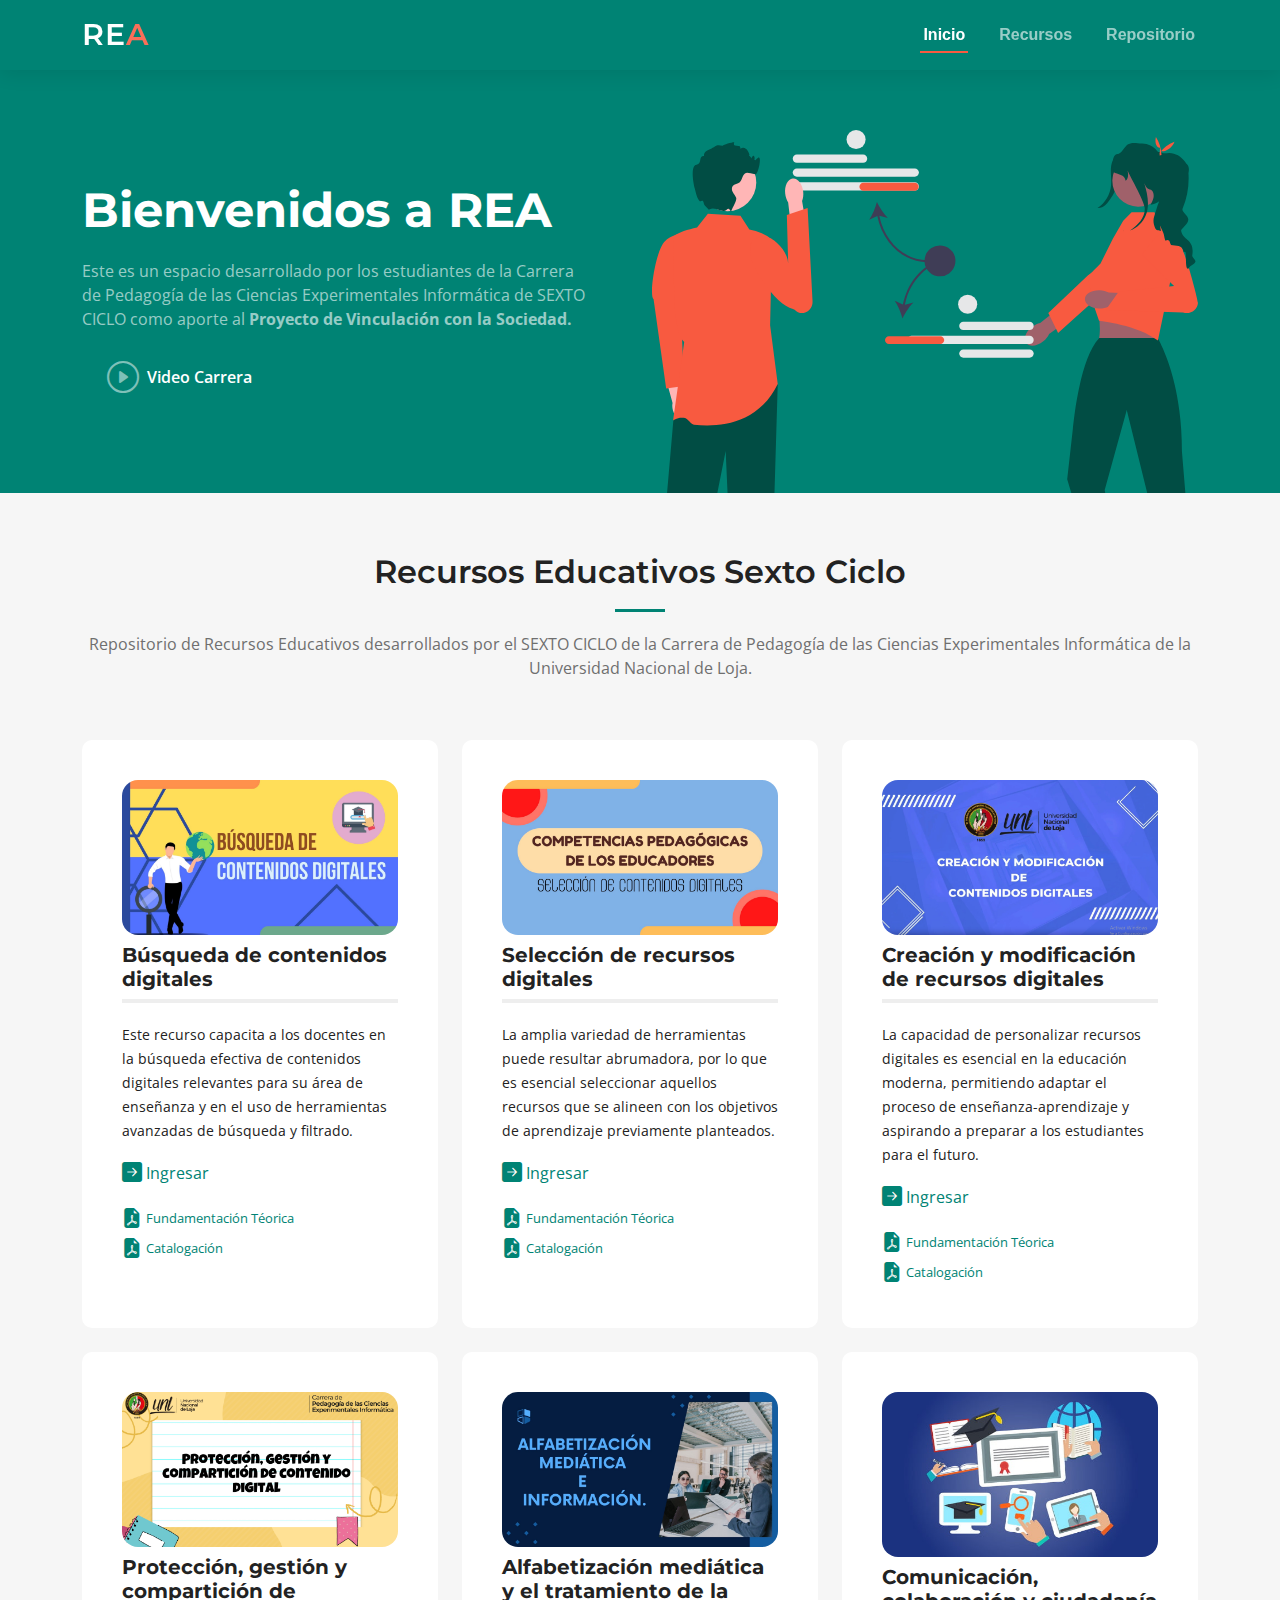
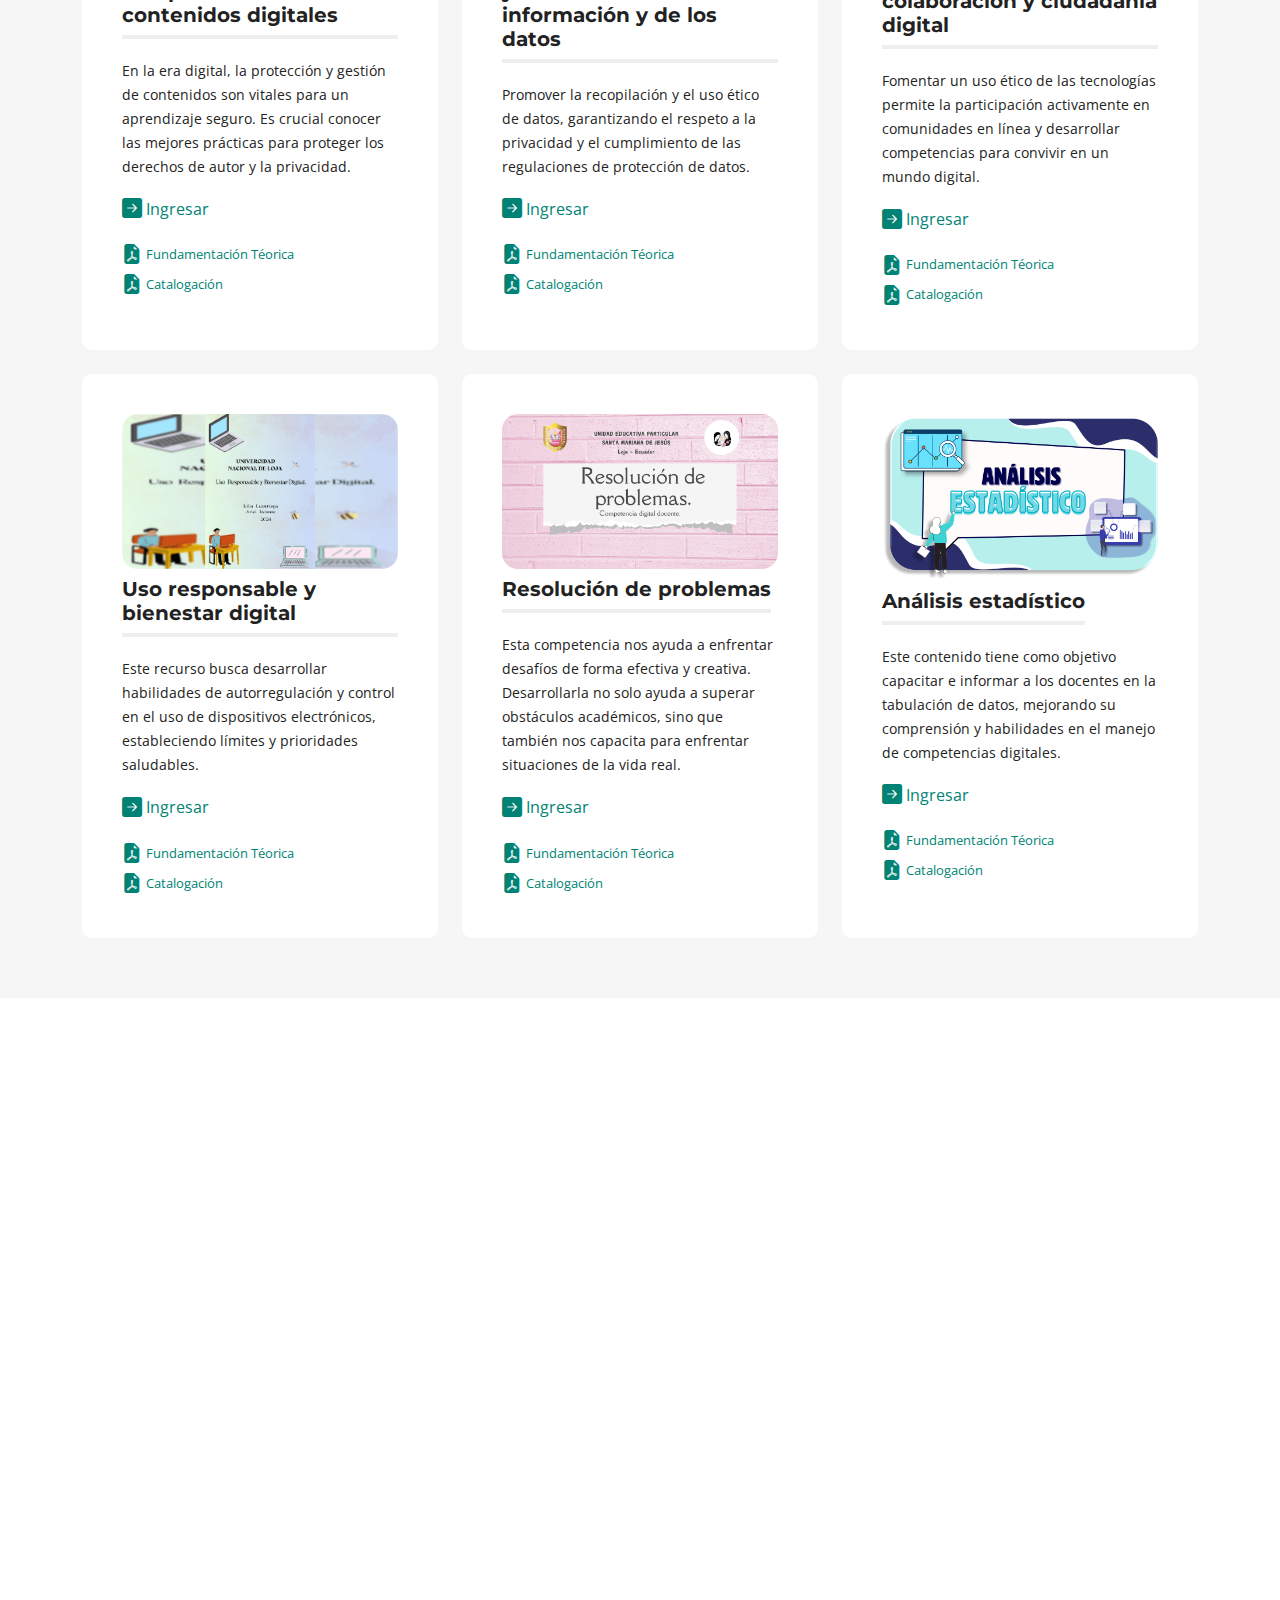
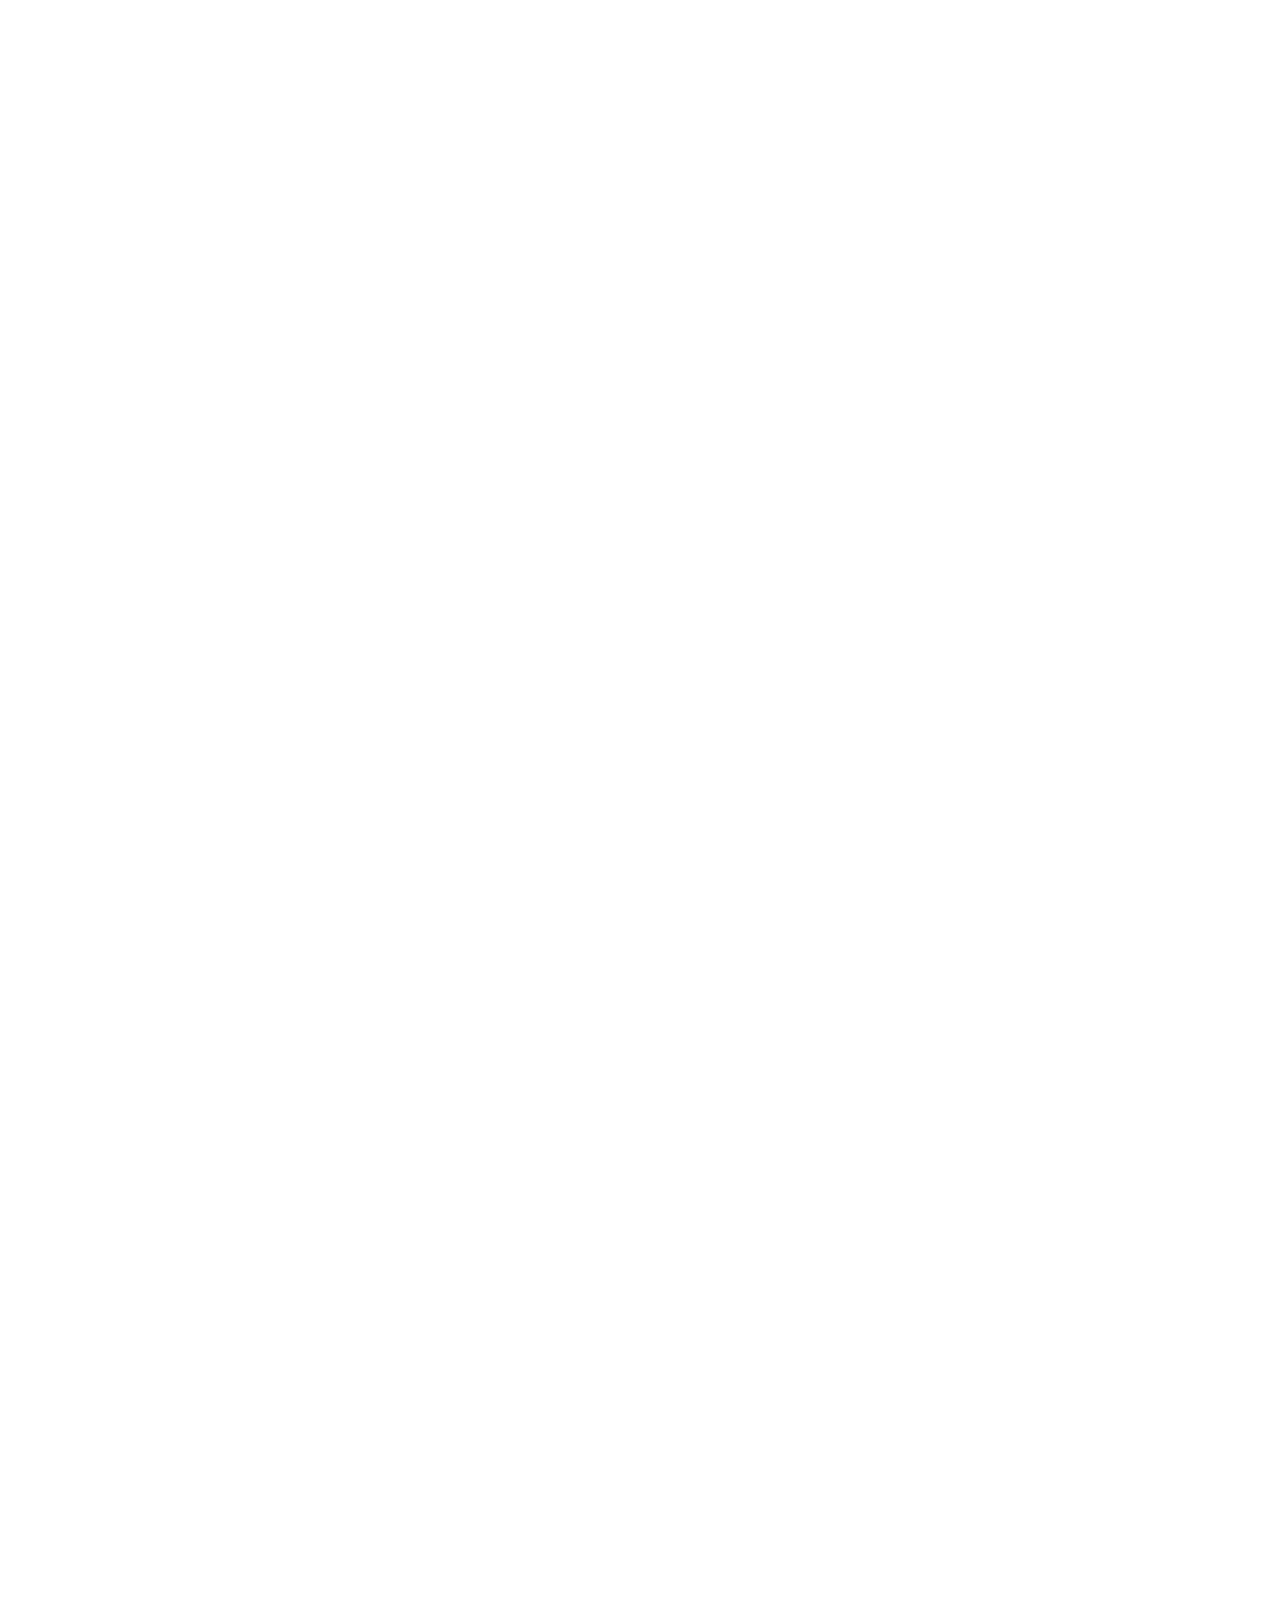
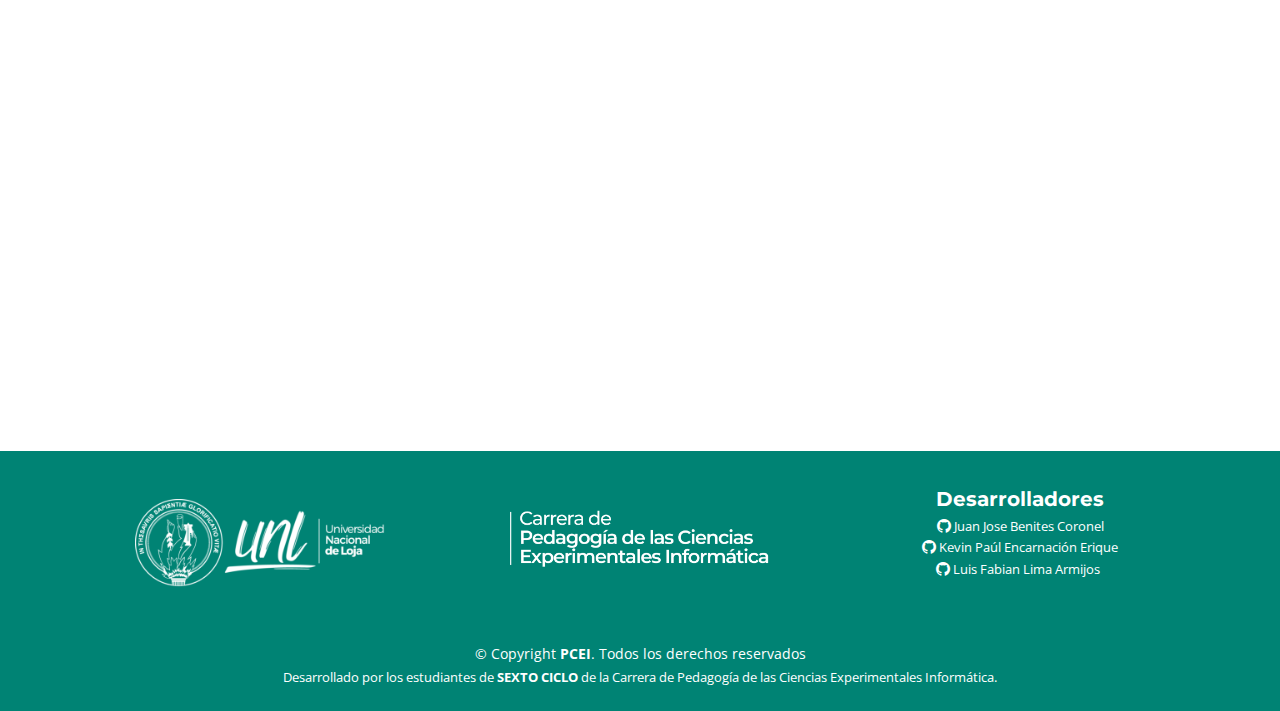
==== commit c86df91d: "Update_REA-PCEI" ====
--- a/index.html
+++ b/index.html
@@ -92,7 +92,7 @@
                       <img src="./assets/img/img_recursos/pcei_r1.jpg" class="img-fluid rounded-4 mb-2" alt="Portada_R1">
                       <h3  style="font-size: 20px;">Búsqueda de contenidos digitales</h3>
                       <p>Este recurso capacita a los docentes en la búsqueda efectiva de contenidos digitales relevantes para su área de enseñanza y en el uso de herramientas avanzadas de búsqueda y filtrado.</p>
-                      <a href="./Recursos/recurso-r1/index.html" class="readmore d-flex align-items-center"><i class="bi bi-arrow-right-square-fill fs-5 me-1"></i>Ingresar</a>
+                      <a href="#" class="readmore d-flex align-items-center"><i class="bi bi-arrow-right-square-fill fs-5 me-1"></i>Ingresar</a>
                       <!-- PDF-REA -->
                       <a href="./Recursos/fundamentacionT/ft-r1.pdf" class="copy-button d-flex align-items-center text-truncate mt-3" role="button" target="_blank" rel="noopener noreferrer">
                         <i class="bi bi-file-earmark-pdf-fill fs-5 me-1"></i><span style="font-size: 13px;">Fundamentación Téorica</span>
@@ -108,12 +108,12 @@
                       <img src="./assets/img/img_recursos/pcei_r2.jpg" class="img-fluid rounded-4 mb-2" alt="Portada_R2">
                       <h3 style="font-size: 20px;">Selección de recursos digitales</h3>
                       <p>La amplia variedad de herramientas puede resultar abrumadora, por lo que es esencial seleccionar aquellos recursos que se alineen con los objetivos de aprendizaje previamente planteados.</p>
-                      <a href="./Recursos/recurso-r2/index.html" class="readmore d-flex align-items-center"><i class="bi bi-arrow-right-square-fill fs-5 me-1"></i>Ingresar</a>
-                      <!-- PDF-REA -->
-                      <a class="copy-button d-flex align-items-center text-truncate mt-3" role="button" target="_blank" rel="noopener noreferrer">
-                        <i class="bi bi-file-earmark-pdf-fill fs-5 me-1"></i><span style="font-size: 13px;">Fundamentación Téorica</span>
-                      </a>
-                      <a class="copy-button d-flex align-items-center text-truncate mt-0" role="button" target="_blank" rel="noopener noreferrer">
+                      <a href="#" class="readmore d-flex align-items-center"><i class="bi bi-arrow-right-square-fill fs-5 me-1"></i>Ingresar</a>
+                      <!-- PDF-REA -->
+                      <a href="./Recursos/fundamentacionT/ft-r2.pdf" class="copy-button d-flex align-items-center text-truncate mt-3" role="button" target="_blank" rel="noopener noreferrer">
+                        <i class="bi bi-file-earmark-pdf-fill fs-5 me-1"></i><span style="font-size: 13px;">Fundamentación Téorica</span>
+                      </a>
+                      <a href="./Recursos/catalogacion/ctg-r2.pdf" class="copy-button d-flex align-items-center text-truncate mt-0" role="button" target="_blank" rel="noopener noreferrer">
                         <i class="bi bi-file-earmark-pdf-fill fs-5 me-1"></i><span style="font-size: 13px;">Catalogación</span>
                       </a>  
                   </div>
@@ -124,7 +124,7 @@
                       <img src="./assets/img/img_recursos/pcei_r3.png" class="img-fluid rounded-4 mb-2" alt="Portada_R3">
                       <h3 style="font-size: 20px;">Creación y modificación de recursos digitales</h3>
                       <p>La capacidad de personalizar recursos digitales es esencial en la educación moderna, permitiendo adaptar el proceso de enseñanza-aprendizaje y aspirando a preparar a los estudiantes para el futuro.</p>
-                      <a href="./Recursos/recurso-r3/index.html" class="readmore d-flex align-items-center"><i class="bi bi-arrow-right-square-fill fs-5 me-1"></i>Ingresar</a>
+                      <a href="#" class="readmore d-flex align-items-center"><i class="bi bi-arrow-right-square-fill fs-5 me-1"></i>Ingresar</a>
                       <!-- PDF-REA -->
                       <a href="./Recursos/fundamentacionT/ft-r3.pdf" class="copy-button d-flex align-items-center text-truncate mt-3" role="button" target="_blank" rel="noopener noreferrer">
                         <i class="bi bi-file-earmark-pdf-fill fs-5 me-1"></i><span style="font-size: 13px;">Fundamentación Téorica</span>
@@ -140,7 +140,7 @@
                       <img src="./assets/img/img_recursos/pcei_r4.png" class="img-fluid rounded-4 mb-2" alt="Portada_R4">
                       <h3 style="font-size: 20px;">Protección, gestión y compartición de contenidos digitales</h3>
                       <p>En la era digital, la protección y gestión de contenidos son vitales para un aprendizaje seguro. Es crucial conocer las mejores prácticas para proteger los derechos de autor y la privacidad.</p>
-                      <a href="./Recursos/recurso-r4/index.html" class="readmore d-flex align-items-center"><i class="bi bi-arrow-right-square-fill fs-5 me-1"></i>Ingresar</a>
+                      <a href="#" class="readmore d-flex align-items-center"><i class="bi bi-arrow-right-square-fill fs-5 me-1"></i>Ingresar</a>
                       <!-- PDF-REA -->
                       <a href="./Recursos/fundamentacionT/ft-r4.pdf" class="copy-button d-flex align-items-center text-truncate mt-3" role="button" target="_blank" rel="noopener noreferrer">
                         <i class="bi bi-file-earmark-pdf-fill fs-5 me-1"></i><span style="font-size: 13px;">Fundamentación Téorica</span>
@@ -156,7 +156,7 @@
                       <img src="./assets/img/img_recursos/pcei_r5.jpg" class="img-fluid rounded-4 mb-2" alt="Portada_R5">
                       <h3 style="font-size: 20px;">Alfabetización mediática y el tratamiento de la información y de los datos</h3>
                       <p>Promover la recopilación y el uso ético de datos, garantizando el respeto a la privacidad y el cumplimiento de las regulaciones de protección de datos.</p>
-                      <a href="./Recursos/recurso-r5/index.html" class="readmore d-flex align-items-center"><i class="bi bi-arrow-right-square-fill fs-5 me-1"></i>Ingresar</a>
+                      <a href="#" class="readmore d-flex align-items-center"><i class="bi bi-arrow-right-square-fill fs-5 me-1"></i>Ingresar</a>
                       <!-- PDF-REA -->
                       <a href="./Recursos/fundamentacionT/ft-r5.pdf" class="copy-button d-flex align-items-center text-truncate mt-3" role="button" target="_blank" rel="noopener noreferrer">
                         <i class="bi bi-file-earmark-pdf-fill fs-5 me-1"></i><span style="font-size: 13px;">Fundamentación Téorica</span>
@@ -188,7 +188,7 @@
                       <img src="./assets/img/img_recursos/pcei_r7.png" class="img-fluid rounded-4 mb-2" alt="Portada_R7">
                       <h3 style="font-size: 20px;">Uso responsable y bienestar digital</h3>
                       <p>Este recurso busca desarrollar habilidades de autorregulación y control en el uso de dispositivos electrónicos, estableciendo límites y prioridades saludables.</p>
-                      <a href="./Recursos/recurso-r7/index.html" class="readmore d-flex align-items-center"><i class="bi bi-arrow-right-square-fill fs-5 me-1"></i>Ingresar</a>
+                      <a href="#" class="readmore d-flex align-items-center"><i class="bi bi-arrow-right-square-fill fs-5 me-1"></i>Ingresar</a>
                       <!-- PDF-REA -->
                       <a href="./Recursos/fundamentacionT/ft-r7.pdf" class="copy-button d-flex align-items-center text-truncate mt-3" role="button" target="_blank" rel="noopener noreferrer">
                         <i class="bi bi-file-earmark-pdf-fill fs-5 me-1"></i><span style="font-size: 13px;">Fundamentación Téorica</span>
@@ -204,7 +204,7 @@
                       <img src="./assets/img/img_recursos/pcei_r8.png" class="img-fluid rounded-4 mb-2" alt="Portada_R8">
                       <h3 style="font-size: 20px;">Resolución de problemas</h3>
                       <p>Esta competencia nos ayuda a enfrentar desafíos de forma efectiva y creativa. Desarrollarla no solo ayuda a superar obstáculos académicos, sino que también nos capacita para enfrentar situaciones de la vida real.</p>
-                      <a href="./Recursos/recurso-r8/index.html" class="readmore d-flex align-items-center"><i class="bi bi-arrow-right-square-fill fs-5 me-1"></i>Ingresar</a>
+                      <a href="#" class="readmore d-flex align-items-center"><i class="bi bi-arrow-right-square-fill fs-5 me-1"></i>Ingresar</a>
                       <!-- PDF-REA -->
                       <a href="./Recursos/fundamentacionT/ft-r8.pdf" class="copy-button d-flex align-items-center text-truncate mt-3" role="button" target="_blank" rel="noopener noreferrer">
                         <i class="bi bi-file-earmark-pdf-fill fs-5 me-1"></i><span style="font-size: 13px;">Fundamentación Téorica</span>
@@ -220,7 +220,7 @@
                       <img src="./assets/img/img_recursos/pcei_r9.png" class="img-fluid rounded mb-2" alt="Portada_R9">
                       <h3 style="font-size: 20px;">Análisis estadístico</h3>
                       <p>Este contenido tiene como objetivo capacitar e informar a los docentes en la tabulación de datos, mejorando su comprensión y habilidades en el manejo de competencias digitales.</p>
-                      <a href="./Recursos/recurso-r9/index.html" class="readmore d-flex align-items-center"><i class="bi bi-arrow-right-square-fill fs-5 me-1"></i>Ingresar</a>
+                      <a href="#" class="readmore d-flex align-items-center"><i class="bi bi-arrow-right-square-fill fs-5 me-1"></i>Ingresar</a>
                       <!-- PDF-REA -->
                       <a href="./Recursos/fundamentacionT/ft-r9.pdf" class="copy-button d-flex align-items-center text-truncate mt-3" role="button" target="_blank" rel="noopener noreferrer">
                         <i class="bi bi-file-earmark-pdf-fill fs-5 me-1"></i><span style="font-size: 13px;">Fundamentación Téorica</span>
@@ -732,7 +732,7 @@
     </section><!-- End Our Team Section -->
 
   <!-- ======= Footer ======= -->
-  <footer id="footer" class="footer">
+  <footer id="footer" class="footer py-4">
     <div class="container">
         <div class="row py-4 text-center">
             <div class="col-lg-4 col-md-4  col-sm-6 mb-4 footer-info text-center">
@@ -751,8 +751,10 @@
                 <br>
                 <a style="color: #fff;" href="https://github.com/Sukeedori" class="github" target="_blank" rel="noopener noreferrer"><i class="bi bi-github" style="color: #fff;"></i><span style="font-size: 13px"> Kevin Paúl Encarnación Erique</span></a>
                 <br>
+                <!--
                 <a style="color: #fff;" href="https://github.com/romnyrvsm" class="github" target="_blank" rel="noopener noreferrer"><i class="bi bi-github" style="color: #fff;"></i><span style="font-size: 13px"> Romny Vinicio Solano Merino</span></a>
                 <br>
+                --> 
                 <a style="color: #fff;" href="https://github.com/chulo-dos" class="github me-1" target="_blank" rel="noopener noreferrer"><i class="bi bi-github" style="color: #fff;"></i><span style="font-size: 13px"> Luis Fabian Lima Armijos</span></a>
                 <br>
             </div>
@@ -760,7 +762,7 @@
         </div>
     </div>
 
-    <div class="container mt-3">
+    <div class="container">
       <div class="copyright">
         &copy; Copyright <strong><span>PCEI</span></strong>. Todos los derechos reservados
       </div>
